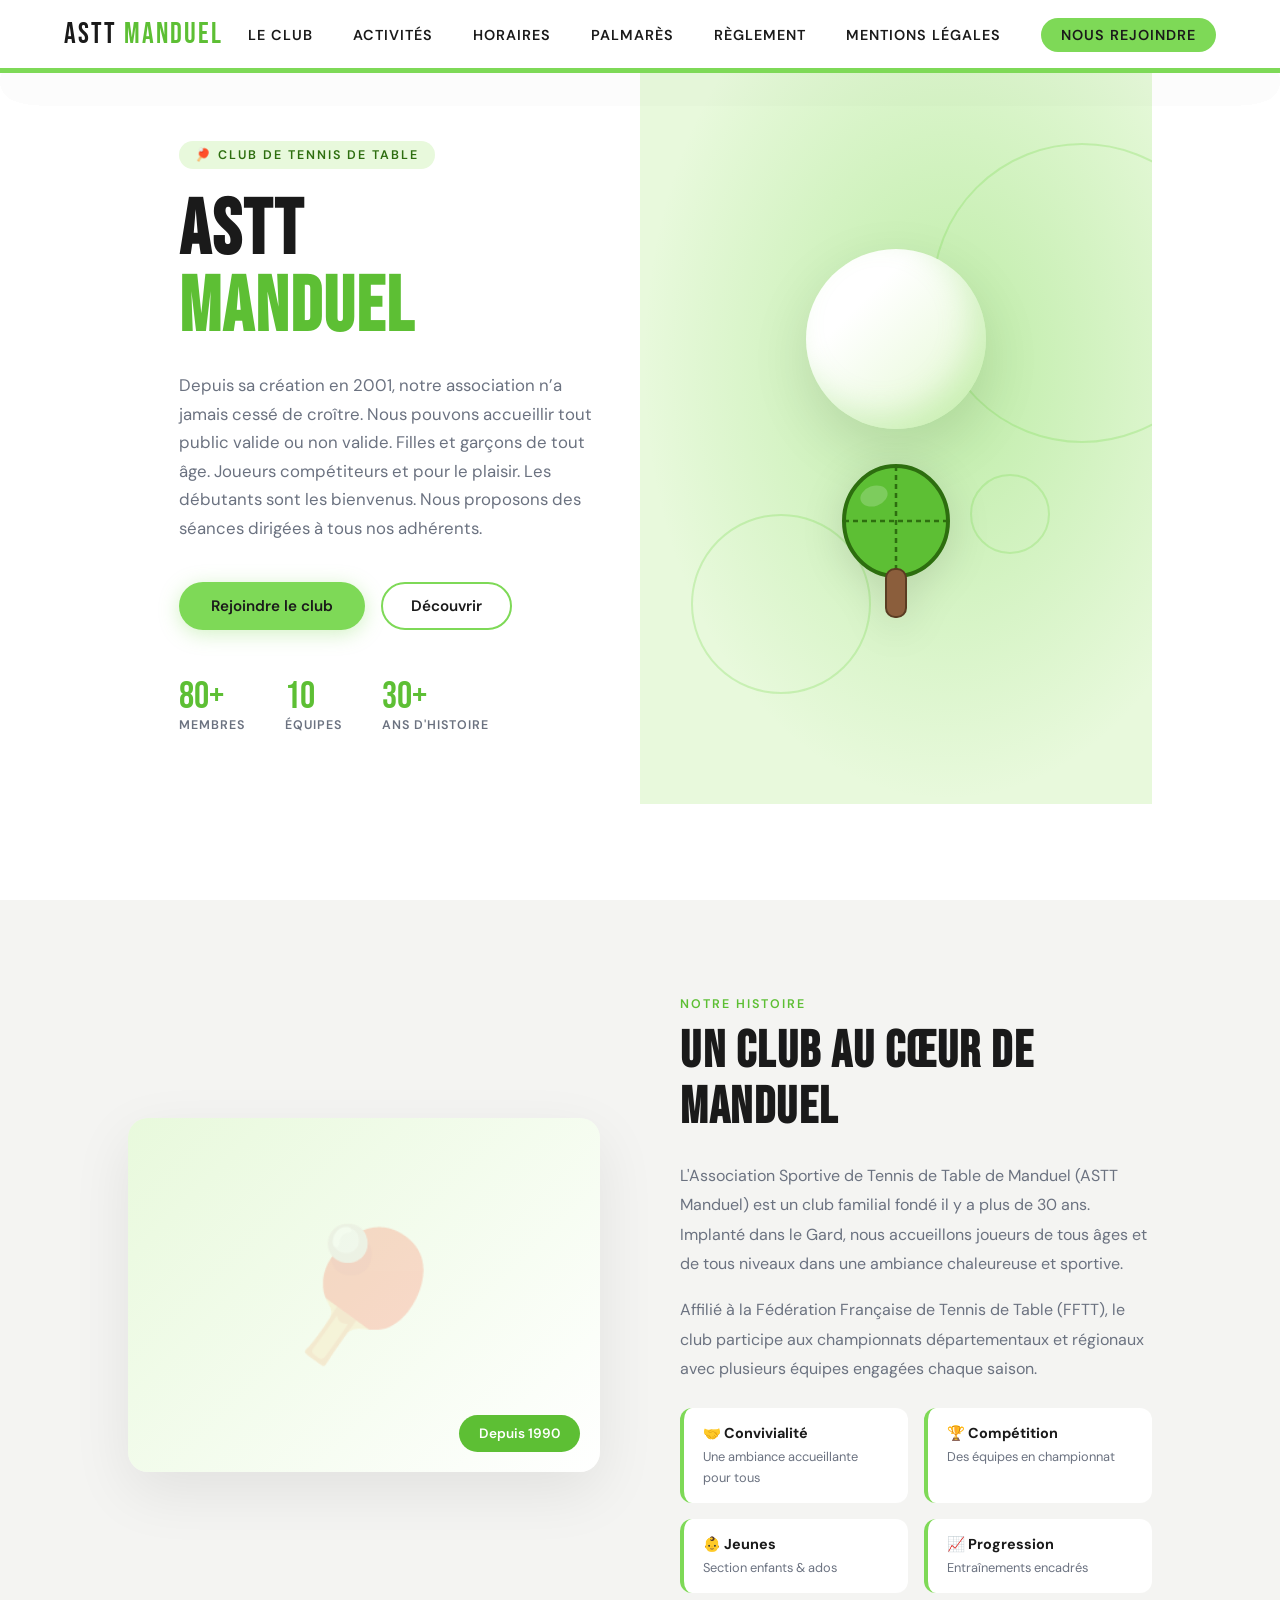
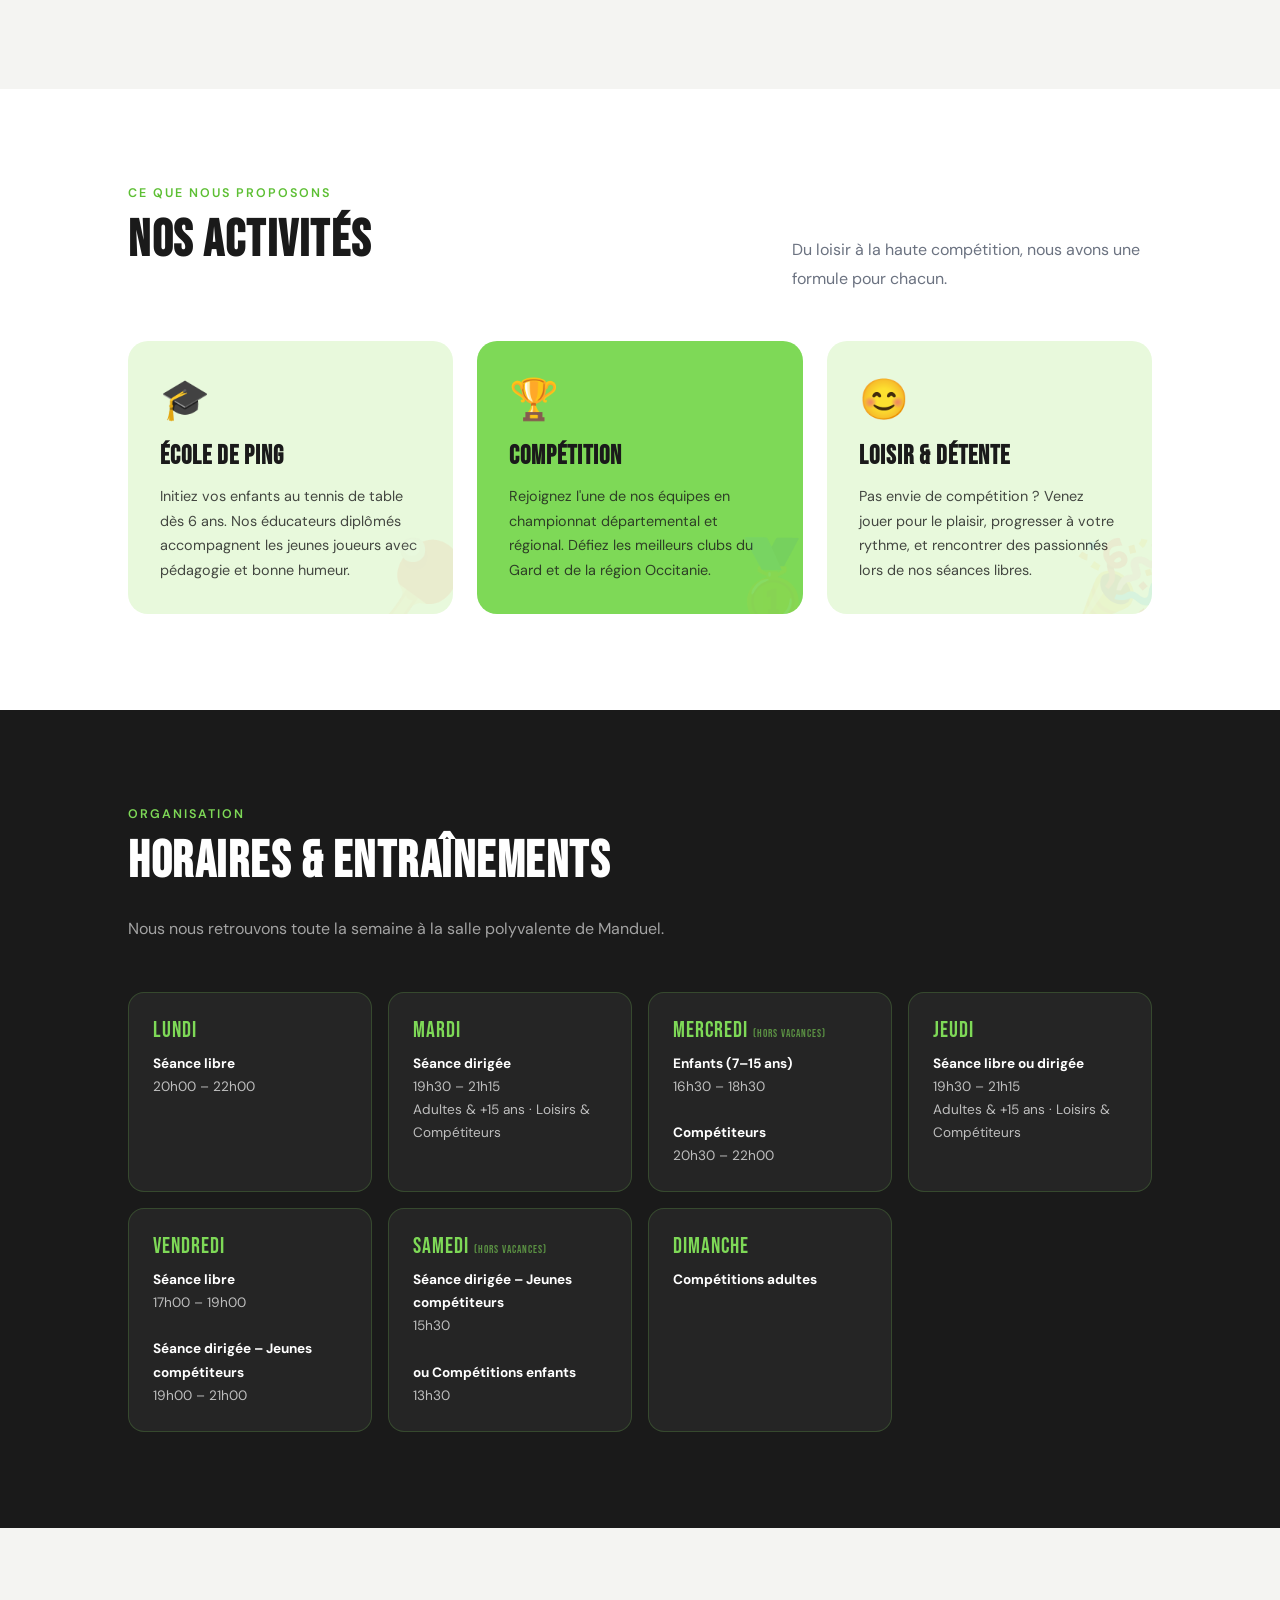
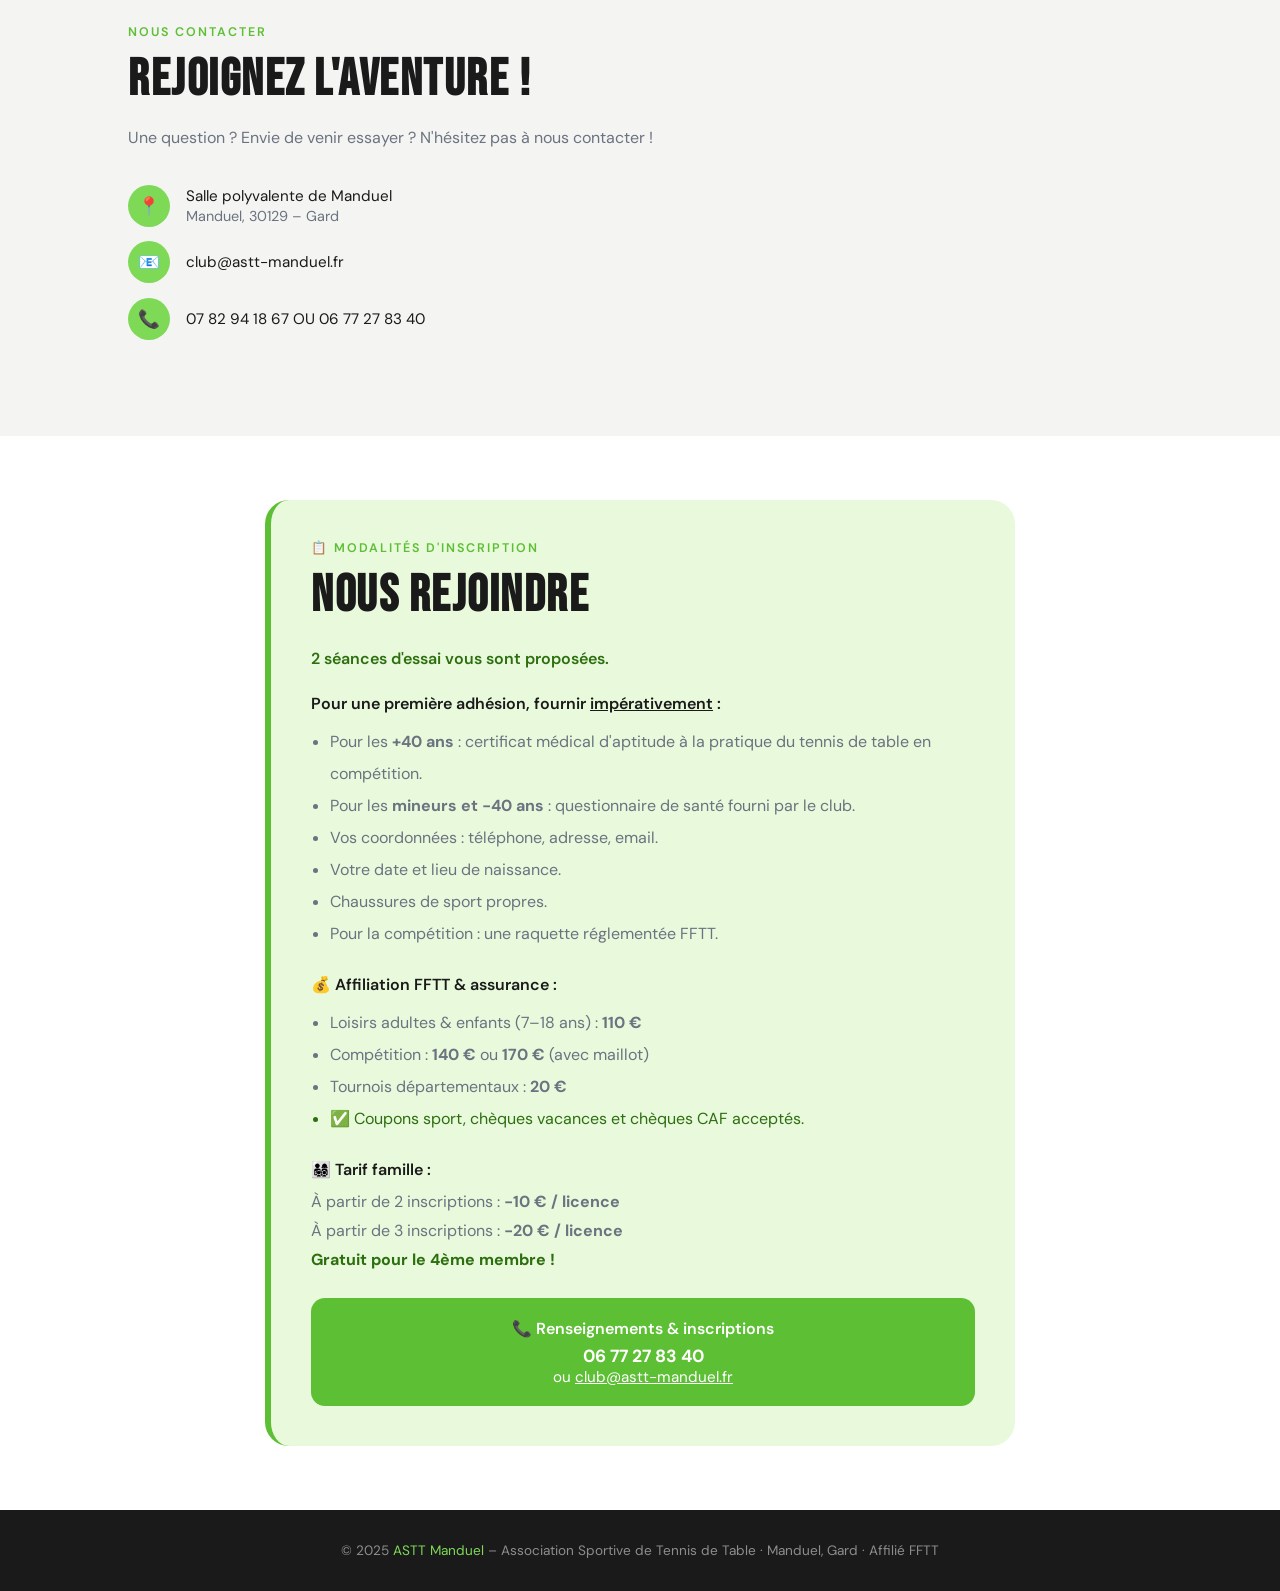
==== index.html @ dacdc813 "ajout reglement + mentions légales" ====
<!DOCTYPE html>
<html lang="fr">
<head>
  <meta charset="UTF-8" />
  <meta name="viewport" content="width=device-width, initial-scale=1.0" />
  <title>ASTT Manduel – Club de Tennis de Table</title>
  <link href="https://fonts.googleapis.com/css2?family=Bebas+Neue&family=DM+Sans:ital,wght@0,300;0,400;0,600;1,300&display=swap" rel="stylesheet" />
  <style>
    :root {
      --white: #ffffff;
      --green-light: #7ed957;
      --green-mid: #5dbf34;
      --green-pale: #e8f9dc;
      --green-dark: #2d6e0f;
      --gray: #f4f4f2;
      --text: #1a1a1a;
      --muted: #6b7280;
    }

    *, *::before, *::after { box-sizing: border-box; margin: 0; padding: 0; }

    html { scroll-behavior: smooth; }

    body {
      font-family: 'DM Sans', sans-serif;
      background: var(--white);
      color: var(--text);
      overflow-x: hidden;
    }

    /* ── NAV ── */
    nav {
      position: fixed;
      top: 0; left: 0; right: 0;
      z-index: 100;
      display: flex;
      align-items: center;
      justify-content: space-between;
      padding: 0 5%;
      height: 70px;
      background: rgba(255,255,255,0.95);
      backdrop-filter: blur(10px);
      border-bottom: 2px solid var(--green-light);
    }

    .logo {
      font-family: 'Bebas Neue', sans-serif;
      font-size: 1.8rem;
      letter-spacing: 2px;
      color: var(--text);
    }
    .logo span { color: var(--green-mid); }

    nav ul {
      display: flex;
      gap: 2.5rem;
      list-style: none;
    }
    nav ul a {
      text-decoration: none;
      font-size: 0.9rem;
      font-weight: 600;
      letter-spacing: 1px;
      text-transform: uppercase;
      color: var(--text);
      position: relative;
      padding-bottom: 3px;
      transition: color .2s;
    }
    nav ul a::after {
      content: '';
      position: absolute;
      left: 0; bottom: 0;
      width: 0; height: 2px;
      background: var(--green-light);
      transition: width .3s ease;
    }
    nav ul a:hover { color: var(--green-mid); }
    nav ul a:hover::after { width: 100%; }

    .nav-cta {
      background: var(--green-light);
      color: var(--text) !important;
      padding: 8px 20px;
      border-radius: 50px;
      font-weight: 600 !important;
      transition: background .2s, transform .15s !important;
    }
    .nav-cta:hover { background: var(--green-mid) !important; transform: translateY(-2px); }
    .nav-cta::after { display: none !important; }

    /* ── HERO ── */
    #hero {
      min-height: 100vh;
      display: grid;
      grid-template-columns: 1fr 1fr;
      padding-top: 70px;
      overflow: hidden;
      position: relative;
    }

    .hero-left {
      display: flex;
      flex-direction: column;
      justify-content: center;
      padding: 6% 8% 6% 10%;
      position: relative;
      z-index: 2;
    }

    .hero-tag {
      display: inline-block;
      background: var(--green-pale);
      color: var(--green-dark);
      font-size: 0.78rem;
      font-weight: 600;
      letter-spacing: 2px;
      text-transform: uppercase;
      padding: 6px 16px;
      border-radius: 50px;
      margin-bottom: 1.5rem;
      width: fit-content;
      animation: fadeUp .6s ease both;
    }

    h1 {
      font-family: 'Bebas Neue', sans-serif;
      font-size: clamp(3.5rem, 6vw, 6rem);
      line-height: 1;
      letter-spacing: 2px;
      animation: fadeUp .7s .1s ease both;
    }
    h1 .accent { color: var(--green-mid); }

    .hero-sub {
      margin-top: 1.5rem;
      font-size: 1.05rem;
      color: var(--muted);
      line-height: 1.7;
      max-width: 420px;
      animation: fadeUp .7s .2s ease both;
    }

    .hero-actions {
      display: flex;
      gap: 1rem;
      margin-top: 2.5rem;
      animation: fadeUp .7s .3s ease both;
    }

    .btn-primary {
      background: var(--green-light);
      color: var(--text);
      padding: 14px 32px;
      border-radius: 50px;
      font-weight: 600;
      font-size: 0.95rem;
      text-decoration: none;
      transition: background .2s, transform .15s, box-shadow .2s;
      box-shadow: 0 4px 20px rgba(126,217,87,.35);
    }
    .btn-primary:hover {
      background: var(--green-mid);
      transform: translateY(-3px);
      box-shadow: 0 8px 28px rgba(126,217,87,.45);
    }

    .btn-outline {
      border: 2px solid var(--green-light);
      color: var(--text);
      padding: 12px 28px;
      border-radius: 50px;
      font-weight: 600;
      font-size: 0.95rem;
      text-decoration: none;
      transition: background .2s, transform .15s;
    }
    .btn-outline:hover { background: var(--green-pale); transform: translateY(-3px); }

    .hero-stats {
      display: flex;
      gap: 2.5rem;
      margin-top: 3rem;
      animation: fadeUp .7s .4s ease both;
    }
    .stat-num {
      font-family: 'Bebas Neue', sans-serif;
      font-size: 2.4rem;
      color: var(--green-mid);
      line-height: 1;
    }
    .stat-label {
      font-size: 0.78rem;
      color: var(--muted);
      text-transform: uppercase;
      letter-spacing: 1px;
      font-weight: 600;
    }

    .hero-right {
      background: var(--green-pale);
      display: flex;
      align-items: center;
      justify-content: center;
      position: relative;
      overflow: hidden;
      animation: fadeIn .8s .2s ease both;
    }

    .hero-right::before {
      content: '';
      position: absolute;
      inset: 0;
      background: radial-gradient(ellipse at 60% 40%, rgba(126,217,87,.4) 0%, transparent 70%);
    }

    .ping-pong-graphic {
      position: relative;
      z-index: 1;
      text-align: center;
    }

    .big-ball {
      width: 180px;
      height: 180px;
      border-radius: 50%;
      background: linear-gradient(135deg, #ffffff 30%, #e0f7cc 100%);
      box-shadow: 0 20px 60px rgba(0,0,0,.1), inset -15px -15px 30px rgba(126,217,87,.25);
      margin: 0 auto 2rem;
      position: relative;
      animation: float 3s ease-in-out infinite;
    }
    .big-ball::after {
      content: '';
      position: absolute;
      top: 35px; left: 30px;
      width: 40px; height: 20px;
      border-radius: 50%;
      background: rgba(255,255,255,.7);
      transform: rotate(-30deg);
    }

    .paddle-svg {
      width: 120px;
      filter: drop-shadow(0 8px 20px rgba(0,0,0,.12));
      animation: swing 4s ease-in-out infinite;
      transform-origin: 60% 90%;
    }

    .deco-circle {
      position: absolute;
      border-radius: 50%;
      border: 2px solid var(--green-light);
      opacity: .3;
    }
    .deco-circle-1 { width: 300px; height: 300px; top: 10%; right: -80px; }
    .deco-circle-2 { width: 180px; height: 180px; bottom: 15%; left: 10%; }
    .deco-circle-3 { width: 80px; height: 80px; top: 55%; right: 20%; }

    /* ── SECTION SHARED ── */
    section { padding: 6rem 10%; }

    .section-tag {
      font-size: 0.78rem;
      font-weight: 600;
      letter-spacing: 2px;
      text-transform: uppercase;
      color: var(--green-mid);
      margin-bottom: .75rem;
    }

    h2 {
      font-family: 'Bebas Neue', sans-serif;
      font-size: clamp(2.2rem, 4vw, 3.5rem);
      letter-spacing: 1.5px;
      line-height: 1.1;
      margin-bottom: 1.5rem;
    }

    .section-intro {
      color: var(--muted);
      font-size: 1rem;
      line-height: 1.8;
      max-width: 550px;
    }

    /* ── ABOUT ── */
    #about {
      background: var(--gray);
      display: grid;
      grid-template-columns: 1fr 1fr;
      gap: 5rem;
      align-items: center;
    }

    .about-img {
      border-radius: 20px;
      overflow: hidden;
      position: relative;
      aspect-ratio: 4/3;
      background: linear-gradient(135deg, var(--green-pale) 0%, var(--white) 100%);
      display: flex; align-items: center; justify-content: center;
      box-shadow: 0 20px 60px rgba(0,0,0,.08);
    }

    .about-icon {
      font-size: 8rem;
      opacity: .2;
    }
    .about-badge {
      position: absolute;
      bottom: 20px; right: 20px;
      background: var(--green-mid);
      color: white;
      padding: 10px 20px;
      border-radius: 50px;
      font-weight: 600;
      font-size: 0.85rem;
    }

    .about-text p {
      color: var(--muted);
      line-height: 1.85;
      margin-bottom: 1rem;
    }

    .values-grid {
      display: grid;
      grid-template-columns: 1fr 1fr;
      gap: 1rem;
      margin-top: 1.5rem;
    }
    .value-item {
      background: var(--white);
      padding: 1rem 1.2rem;
      border-radius: 12px;
      border-left: 4px solid var(--green-light);
    }
    .value-item strong { display: block; font-size: .9rem; margin-bottom: .2rem; }
    .value-item span { font-size: .8rem; color: var(--muted); }

    /* ── ACTIVITÉS ── */
    #activites { background: var(--white); }

    .act-header {
      display: flex;
      justify-content: space-between;
      align-items: flex-end;
      margin-bottom: 3rem;
    }

    .cards-grid {
      display: grid;
      grid-template-columns: repeat(3, 1fr);
      gap: 1.5rem;
    }

    .card {
      border-radius: 20px;
      padding: 2rem;
      transition: transform .25s, box-shadow .25s;
      position: relative;
      overflow: hidden;
    }
    .card:hover { transform: translateY(-6px); box-shadow: 0 20px 40px rgba(0,0,0,.1); }

    .card-1 { background: var(--green-pale); }
    .card-2 { background: var(--green-light); }
    .card-3 { background: var(--green-pale); }

    .card-icon { font-size: 2.5rem; margin-bottom: 1rem; }
    .card h3 {
      font-family: 'Bebas Neue', sans-serif;
      font-size: 1.6rem;
      letter-spacing: 1px;
      margin-bottom: .75rem;
    }
    .card p { font-size: .9rem; color: var(--text); line-height: 1.7; opacity: .8; }

    .card-deco {
      position: absolute;
      bottom: -20px; right: -20px;
      font-size: 5rem;
      opacity: .07;
    }

    /* ── HORAIRES ── */
    #horaires {
      background: var(--text);
      color: white;
    }
    #horaires .section-tag { color: var(--green-light); }
    #horaires h2 { color: white; }
    #horaires .section-intro { color: rgba(255,255,255,.6); }

    .horaires-grid {
      display: grid;
      grid-template-columns: repeat(auto-fit, minmax(200px, 1fr));
      gap: 1rem;
      margin-top: 3rem;
    }

    .horaire-card {
      background: rgba(255,255,255,.05);
      border: 1px solid rgba(126,217,87,.2);
      border-radius: 16px;
      padding: 1.5rem;
      transition: background .2s, border-color .2s;
    }
    .horaire-card:hover {
      background: rgba(126,217,87,.1);
      border-color: var(--green-light);
    }

    .horaire-jour {
      font-family: 'Bebas Neue', sans-serif;
      font-size: 1.4rem;
      letter-spacing: 1px;
      color: var(--green-light);
      margin-bottom: .5rem;
    }
    .horaire-detail { font-size: .85rem; color: rgba(255,255,255,.7); line-height: 1.7; }
    .horaire-detail strong { color: white; }

    /* ── CONTACT ── */
    #contact {
      background: var(--gray);
      display: grid;
      grid-template-columns: 1fr;
      gap: 5rem;
      align-items: center;
    }

    .contact-info h2 { margin-bottom: 1rem; }
    .contact-info p { color: var(--muted); line-height: 1.8; margin-bottom: 2rem; }

    .contact-details { display: flex; flex-direction: column; gap: .9rem; }
    .contact-detail {
      display: flex;
      align-items: center;
      gap: 1rem;
      font-size: .95rem;
    }
    .contact-detail-icon {
      width: 42px; height: 42px;
      border-radius: 50%;
      background: var(--green-light);
      display: flex; align-items: center; justify-content: center;
      font-size: 1.1rem;
      flex-shrink: 0;
    }

    .contact-form {
      background: var(--white);
      border-radius: 24px;
      padding: 2.5rem;
      box-shadow: 0 10px 40px rgba(0,0,0,.07);
    }
    .contact-form h3 {
      font-family: 'Bebas Neue', sans-serif;
      font-size: 1.8rem;
      letter-spacing: 1px;
      margin-bottom: 1.5rem;
    }

    .form-group { margin-bottom: 1.2rem; }
    .form-group label {
      display: block;
      font-size: .8rem;
      font-weight: 600;
      letter-spacing: 1px;
      text-transform: uppercase;
      color: var(--muted);
      margin-bottom: .4rem;
    }
    .form-group input,
    .form-group textarea {
      width: 100%;
      padding: 12px 16px;
      border: 2px solid #e5e7eb;
      border-radius: 10px;
      font-family: 'DM Sans', sans-serif;
      font-size: .95rem;
      color: var(--text);
      background: var(--white);
      transition: border-color .2s;
      outline: none;
      resize: vertical;
    }
    .form-group input:focus,
    .form-group textarea:focus { border-color: var(--green-light); }

    .form-row { display: grid; grid-template-columns: 1fr 1fr; gap: 1rem; }

    .btn-submit {
      width: 100%;
      background: var(--green-light);
      border: none;
      padding: 14px;
      border-radius: 50px;
      font-family: 'DM Sans', sans-serif;
      font-size: 1rem;
      font-weight: 600;
      cursor: pointer;
      transition: background .2s, transform .15s;
      box-shadow: 0 4px 20px rgba(126,217,87,.3);
    }
    .btn-submit:hover { background: var(--green-mid); transform: translateY(-2px); }

    /* ── FOOTER ── */
    footer {
      background: var(--text);
      color: rgba(255,255,255,.5);
      text-align: center;
      padding: 2rem 10%;
      font-size: .85rem;
    }
    footer span { color: var(--green-light); }

    /* ── ANIMATIONS ── */
    @keyframes fadeUp {
      from { opacity: 0; transform: translateY(24px); }
      to   { opacity: 1; transform: translateY(0); }
    }
    @keyframes fadeIn {
      from { opacity: 0; } to { opacity: 1; }
    }
    @keyframes float {
      0%, 100% { transform: translateY(0); }
      50%       { transform: translateY(-18px); }
    }
    @keyframes swing {
      0%, 100% { transform: rotate(-8deg); }
      50%       { transform: rotate(8deg); }
    }

    /* ── RESPONSIVE ── */
    @media (max-width: 900px) {
      #hero { grid-template-columns: 1fr; min-height: auto; }
      .hero-right { min-height: 350px; }
      #about, #contact { grid-template-columns: 1fr; }
      .cards-grid { grid-template-columns: 1fr; }
      nav ul { display: none; }
      .act-header { flex-direction: column; align-items: flex-start; gap: 1rem; }
    }
  </style>
</head>
<script>
    function togglePalmares() {
      const panel = document.getElementById('palmares-panel');
      if (panel.style.maxHeight === '0px' || panel.style.maxHeight === '') {
        panel.style.maxHeight = '80vh';
        panel.style.overflowY = 'auto';
        panel.style.padding = '0 10%';
      } else {
        panel.style.maxHeight = '0';
      }
    }
    function toggleReglement() {
  const panel = document.getElementById('reglement-panel');
  if (panel.style.maxHeight === '0px' || panel.style.maxHeight === '') {
    panel.style.maxHeight = '80vh';
    panel.style.overflowY = 'auto';
  } else {
    panel.style.maxHeight = '0';
  }
}
function toggleMentions() {
  const panel = document.getElementById('mentions-panel');
  if (panel.style.maxHeight === '0px' || panel.style.maxHeight === '') {
    panel.style.maxHeight = '80vh';
    panel.style.overflowY = 'auto';
  } else {
    panel.style.maxHeight = '0';
  }
}
  </script>
<body>

<!-- PANNEAU PALMARES -->
<div id="palmares-panel" style="
  position:fixed; top:70px; left:0; right:0;
  background:white;
  border-bottom: 3px solid var(--green-light);
  box-shadow: 0 10px 40px rgba(0,0,0,.12);
  z-index:99;
  max-height:0; overflow:hidden; overflow-x:hidden;
  transition: max-height .6s ease, padding .4s ease;
  padding: 0 10%;
">
<div style="padding: 3rem 0; display:grid; grid-template-columns:1fr 1fr; gap:4rem;">
    <!-- HISTORIQUE -->
    <div>
      <div class="section-tag">📖 Notre histoire</div>
      <h2 style="font-size:2rem; margin-bottom:1.5rem;">Historique</h2>

      <p style="font-weight:700; color:var(--text); margin-bottom:1rem;">🗓️ Création de l'association</p>
      <p style="color:var(--muted); margin-bottom:1.5rem; line-height:1.8;">
        Fondée le <strong>10 juillet 2001</strong> par <strong>Simone SALETÈS</strong> et <strong>Pierre MARTIN</strong>.
      </p>

      <p style="font-weight:700; color:var(--text); margin-bottom:1rem;">👤 Les Présidents</p>
      <ul style="list-style:none; padding:0; color:var(--muted); line-height:2.2;">
        <li><span style="color:var(--green-mid); font-weight:700; margin-right:.75rem;">2001–2003</span> Pierre MARTIN</li>
        <li><span style="color:var(--green-mid); font-weight:700; margin-right:.75rem;">2003–2008</span> Ludovic GUIOT</li>
        <li><span style="color:var(--green-mid); font-weight:700; margin-right:.75rem;">2008–2010</span> Alain AVESQUE</li>
        <li><span style="color:var(--green-mid); font-weight:700; margin-right:.75rem;">2010–2013</span> Jean-Michel HEISSAT</li>
        <li><span style="color:var(--green-mid); font-weight:700; margin-right:.75rem;">2013–2024</span> Ludovic GUIOT</li>
        <li><span style="color:var(--green-mid); font-weight:700; margin-right:.75rem;">2025–auj.</span> Olivier CARRERAS</li>
      </ul>
    </div>

    <!-- PALMARES -->
    <div>
      <div class="section-tag">🏆 Nos titres</div>
      <h2 style="font-size:2rem; margin-bottom:1.5rem;">Palmarès par équipe</h2>
      <ul style="list-style:none; padding:0; color:var(--muted); line-height:2.1; font-size:.92rem;">
        <li><span style="color:var(--green-mid); font-weight:700; margin-right:.75rem;">2006–07</span> Coupe du Fair-Play</li>
        <li><span style="color:var(--green-mid); font-weight:700; margin-right:.75rem;">2007–08</span> Accession en D1 du Gard</li>
        <li><span style="color:var(--green-mid); font-weight:700; margin-right:.75rem;">2008–09</span> Accession en Régionale 3</li>
        <li><span style="color:var(--green-mid); font-weight:700; margin-right:.75rem;">2009–10</span> Vainqueur Coupe Vétéran</li>
        <li><span style="color:var(--green-mid); font-weight:700; margin-right:.75rem;">2010–11</span> Vainqueur Coupe Vétéran</li>
        <li><span style="color:var(--green-mid); font-weight:700; margin-right:.75rem;">2011–12</span> Vainqueur Coupe CS · Accession Régionale 3</li>
        <li><span style="color:var(--green-mid); font-weight:700; margin-right:.75rem;">2012–13</span> Vainqueur Coupe Vétéran</li>
        <li><span style="color:var(--green-mid); font-weight:700; margin-right:.75rem;">2014–15</span> Vainqueur Coupe CS</li>
        <li><span style="color:var(--green-mid); font-weight:700; margin-right:.75rem;">2015–16</span> Accession en D2 du Gard</li>
        <li><span style="color:var(--green-mid); font-weight:700; margin-right:.75rem;">2016–17</span> Accession Régionale 3 & D1 du Gard</li>
        <li><span style="color:var(--green-mid); font-weight:700; margin-right:.75rem;">2017–18</span> Accession en Régionale 2</li>
        <li><span style="color:var(--green-mid); font-weight:700; margin-right:.75rem;">2018–19</span> Accession en D1 & D2 du Gard</li>
        <li><span style="color:var(--green-mid); font-weight:700; margin-right:.75rem;">2019–20</span> Accession Régionale 4</li>
        <li><span style="color:var(--green-mid); font-weight:700; margin-right:.75rem;">2020–21</span> 🏅 Obtention des Labels FFTT</li>
        <li><span style="color:var(--green-mid); font-weight:700; margin-right:.75rem;">2021–22</span> 🥇 Champion du Gard D1 & D2 · Championnat jeunes</li>
        <li><span style="color:var(--green-mid); font-weight:700; margin-right:.75rem;">2022–23</span> 🥇 Champion du Gard D2 jeunes · Champion sénior D1 · Accession Régionale 4</li>
        <li><span style="color:var(--green-mid); font-weight:700; margin-right:.75rem;">2023–24</span> 🥇 Champion du Gard D1 · Accession en D1</li>
        <li><span style="color:var(--green-mid); font-weight:700; margin-right:.75rem;">2024–25</span> 🥇 Champion du Gard D2 & D3 jeunes · Accession Régionale 2 · Accession 2 équipes en D2 · Vainqueur –13 ans Challenge R.Gatien · Vainqueur Finales classement dép. H12</li>
      </ul>
    </div>

<!-- PANNEAU REGLEMENT -->
<div id="reglement-panel" style="
  position:fixed; top:70px; left:0; right:0;
  background:white;
  border-bottom: 3px solid var(--green-light);
  box-shadow: 0 10px 40px rgba(0,0,0,.12);
  z-index:99;
  max-height:0; overflow:hidden; overflow-x:hidden;
  transition: max-height .6s ease, padding .4s ease;
  padding: 0 10%;
">
  <div style="padding: 3rem 0;">
    <div class="section-tag">📜 Vie du club</div>
    <h2 style="font-size:2rem; margin-bottom:2rem;">Règlement intérieur</h2>

    <div style="display:grid; grid-template-columns:1fr 1fr; gap:3rem; font-size:.92rem; color:var(--muted); line-height:1.85;">

      <!-- COLONNE GAUCHE -->
      <div>
        <h3 style="color:var(--text); font-family:'Bebas Neue',sans-serif; font-size:1.3rem; letter-spacing:1px; margin-bottom:.5rem;">Art. 1 – But du règlement</h3>
        <p style="margin-bottom:1.5rem;">Le règlement précise le fonctionnement de l'ASTT Manduel. Il est remis à chaque adhérent lors de la prise de licence. Toute modification sera notifiée aux adhérents. Il est consultable au bureau du club et sur le site internet.</p>

        <h3 style="color:var(--text); font-family:'Bebas Neue',sans-serif; font-size:1.3rem; letter-spacing:1px; margin-bottom:.5rem;">Art. 2 – Respect du règlement</h3>
        <p style="margin-bottom:1.5rem;">L'inscription au club vaut acceptation des statuts et du règlement. Toute violation pourra faire l'objet de sanctions par le bureau directeur.</p>

        <h3 style="color:var(--text); font-family:'Bebas Neue',sans-serif; font-size:1.3rem; letter-spacing:1px; margin-bottom:.5rem;">Art. 3 – Bureau directeur</h3>
        <p style="margin-bottom:1.5rem;">Élu tous les 4 ans en assemblée générale. Tout adhérent peut poser sa candidature (hors salariés et prestataires).</p>

        <h3 style="color:var(--text); font-family:'Bebas Neue',sans-serif; font-size:1.3rem; letter-spacing:1px; margin-bottom:.5rem;">Art. 4 – Modalités d'inscription</h3>
        <p style="margin-bottom:.5rem;">Toute personne doit posséder une licence FFTT. Fournir :</p>
        <ul style="padding-left:1.2rem; margin-bottom:1.5rem;">
          <li>Adultes : certificat médical valable 3 ans + questionnaire de santé signé chaque saison.</li>
          <li>Mineurs : questionnaire de santé signé par les parents chaque saison.</li>
          <li>Fiche d'inscription complétée.</li>
          <li>Mineurs compétition : fiche d'autorisation d'intervention 1ers secours.</li>
          <li>Paiement de la cotisation complète à l'inscription (possibilité de 4 chèques échelonnés).</li>
        </ul>

        <h3 style="color:var(--text); font-family:'Bebas Neue',sans-serif; font-size:1.3rem; letter-spacing:1px; margin-bottom:.5rem;">Art. 5 – La cotisation</h3>
        <p style="margin-bottom:.5rem;">Forfait comprenant : part fédérale, part ligue, part comité, part d'adhésion au club. Aucun remboursement ne sera effectué.</p>
        <ul style="padding-left:1.2rem; margin-bottom:1.5rem;">
          <li>Licence <strong>compétition</strong> : obligatoire avant la 1ère journée de championnat.</li>
          <li>Licences <strong>loisirs</strong> et <strong>adaptée</strong> : obligatoire après 2 séances d'essai.</li>
          <li>Réajustement en cas de basculement loisir → compétition en cours de saison.</li>
        </ul>

        <h3 style="color:var(--text); font-family:'Bebas Neue',sans-serif; font-size:1.3rem; letter-spacing:1px; margin-bottom:.5rem;">Art. 6 – La salle et le matériel</h3>
        <ul style="padding-left:1.2rem; margin-bottom:1.5rem;">
          <li>Interdit de fumer dans l'enceinte du club.</li>
          <li>Interdit de manger ou boire (boissons sucrées/alcoolisées) dans les aires de jeu.</li>
          <li>Le matériel doit être respecté. Le robot uniquement avec une personne autorisée.</li>
          <li>La salle doit être montée et rangée avant/après chaque entraînement et compétition (samedis 13h15, dimanches 8h).</li>
          <li>Interdit aux moins de 15 ans de déplacer les tables sans adulte.</li>
          <li>Balles ramassées et déchets jetés après chaque séance.</li>
          <li>Gestion des clés : président du club. Interdiction de dupliquer ou prêter sans accord.</li>
        </ul>

        <h3 style="color:var(--text); font-family:'Bebas Neue',sans-serif; font-size:1.3rem; letter-spacing:1px; margin-bottom:.5rem;">Art. 7 – Fréquentation de la salle</h3>
        <p style="margin-bottom:.5rem;">Sont autorisés : adhérents, familles participant à une compétition, joueurs hors club ayant payé la cotisation, personnes extérieures invitées avec accord du bureau.</p>
        <p style="margin-bottom:1.5rem;">La salle est fermée les jours fériés (sauf tournois), pendant les vacances de Noël, et du 14 juillet au 15 août.</p>
      </div>

      <!-- COLONNE DROITE -->
      <div>
        <h3 style="color:var(--text); font-family:'Bebas Neue',sans-serif; font-size:1.3rem; letter-spacing:1px; margin-bottom:.5rem;">Art. 8 – Tenue sportive</h3>
        <p style="margin-bottom:1.5rem;">Tenue sportive obligatoire (short, t-shirt, jogging, chaussures d'intérieur propres). En compétition par équipe : port du maillot du club obligatoire. Douches interdites en semaine.</p>

        <h3 style="color:var(--text); font-family:'Bebas Neue',sans-serif; font-size:1.3rem; letter-spacing:1px; margin-bottom:.5rem;">Art. 9 – Club house et bureaux</h3>
        <p style="margin-bottom:1.5rem;">Le matériel de restauration est à disposition. Les lieux doivent rester propres et rangés. L'ordinateur est réservé aux personnes désignées par le bureau. La consommation d'alcool est uniquement autorisée lors des pots de l'amitié après compétitions ou tournois.</p>

        <h3 style="color:var(--text); font-family:'Bebas Neue',sans-serif; font-size:1.3rem; letter-spacing:1px; margin-bottom:.5rem;">Art. 10 – Internet</h3>
        <p style="margin-bottom:1.5rem;">Site : <strong>www.astt-manduel.fr</strong> · Mail : <strong>club@astt-manduel.fr</strong><br>Les infos sont disponibles sur le panneau de la salle, le site internet et les groupes WhatsApp. L'adhérent s'engage à consulter régulièrement ses messages.</p>

        <h3 style="color:var(--text); font-family:'Bebas Neue',sans-serif; font-size:1.3rem; letter-spacing:1px; margin-bottom:.5rem;">Art. 11 – Assurance, vols et dégradations</h3>
        <p style="margin-bottom:1.5rem;">La licence couvre les joueurs en cas d'accident (assurance FFTT). Des assurances complémentaires restent possibles. L'ASTT Manduel ne peut être tenue responsable des vols ou dégradations d'effets personnels.</p>

        <h3 style="color:var(--text); font-family:'Bebas Neue',sans-serif; font-size:1.3rem; letter-spacing:1px; margin-bottom:.5rem;">Art. 12 – Les compétitions</h3>
        <p style="margin-bottom:.5rem;">Le bureau désigne les capitaines d'équipe. Le joueur doit :</p>
        <ul style="padding-left:1.2rem; margin-bottom:1.5rem;">
          <li>Participer aux compétitions pour lesquelles il s'est inscrit.</li>
          <li>Prévenir le capitaine le plus tôt possible en cas d'absence.</li>
          <li>Respecter les règles et avoir l'esprit sportif.</li>
          <li>Donner une bonne image du club (accueil, respect de l'adversaire, de l'arbitre).</li>
          <li>Chaque parent s'engage à assurer plusieurs déplacements.</li>
        </ul>

        <h3 style="color:var(--text); font-family:'Bebas Neue',sans-serif; font-size:1.3rem; letter-spacing:1px; margin-bottom:.5rem;">Art. 13 – Les séances dirigées</h3>
        <p style="margin-bottom:1.5rem;">Entraîneur rémunéré : carte professionnelle obligatoire. Entraîneur bénévole : diplôme minimum (initiateur de club). Brevet d'état : cotisation gratuite. Pas de séances dirigées pendant les vacances scolaires (stages possibles si intervenant diplômé). Mercredis limités à 40 enfants pour 2 éducateurs.</p>

        <h3 style="color:var(--text); font-family:'Bebas Neue',sans-serif; font-size:1.3rem; letter-spacing:1px; margin-bottom:.5rem;">Art. 14 – Les déplacements</h3>
        <p style="margin-bottom:1.5rem;">Hors département : remboursement péages et essence au-delà de 100 km aller. Dans le département : document cerfa disponible sur demande pour déduction fiscale.</p>

        <h3 style="color:var(--text); font-family:'Bebas Neue',sans-serif; font-size:1.3rem; letter-spacing:1px; margin-bottom:.5rem;">Art. 15 – Sécurité</h3>
        <p style="margin-bottom:1.5rem;">Les représentants légaux des mineurs doivent s'assurer de la présence de l'entraîneur. En dehors des entraînements, les mineurs restent sous la responsabilité de leurs représentants légaux.</p>

        <h3 style="color:var(--text); font-family:'Bebas Neue',sans-serif; font-size:1.3rem; letter-spacing:1px; margin-bottom:.5rem;">Art. 16 – Les sanctions</h3>
        <p style="margin-bottom:.5rem;">Sanctions possibles : avertissement, exclusion temporaire ou définitive. Motifs : comportement antisportif, dégradations, propos injurieux, actions portant préjudice au club.</p>
        <p style="margin-bottom:1.5rem;">Les amendes dues à des manquements au règlement fédéral (cartons jaunes/rouges) sont à la charge des joueurs. Aucun remboursement en cas d'exclusion.</p>

        <p style="font-size:.8rem; color:var(--muted); font-style:italic; border-top:1px solid #e5e7eb; padding-top:1rem;">
          Association régie par la loi du 01.07.1901 – JO n° 586 du 10.07.2001<br>
          Récépissé de Déclaration n° W302003021
        </p>
      </div>

    </div>
  </div>

  <!-- PANNEAU MENTIONS LEGALES -->
<div id="mentions-panel" style="
position:fixed; top:70px; left:0; right:0;
background:white;
border-bottom: 3px solid var(--green-light);
box-shadow: 0 10px 40px rgba(0,0,0,.12);
z-index:99;
max-height:0; overflow:hidden; overflow-x:hidden;
transition: max-height .6s ease, padding .4s ease;
padding: 0 10%;
">
<div style="padding: 3rem 0; max-width: 800px; margin: 0 auto;">
  <div class="section-tag">⚖️ Informations légales</div>
  <h2 style="font-size:2rem; margin-bottom:2rem;">Mentions légales</h2>

  <div style="display:flex; flex-direction:column; gap:1.5rem; font-size:.95rem; color:var(--muted); line-height:1.85;">

    <div style="background:var(--green-pale); border-left:4px solid var(--green-mid); border-radius:0 12px 12px 0; padding:1.2rem 1.5rem;">
      <p style="font-weight:700; color:var(--text); margin-bottom:.4rem;">🏢 Siège social</p>
      <p>Association Sportive de Tennis de Table Manduel <strong>« ASTT MANDUEL »</strong><br>
      2A Rue Beausoleil – 30129 Manduel</p>
    </div>

    <div style="background:var(--green-pale); border-left:4px solid var(--green-mid); border-radius:0 12px 12px 0; padding:1.2rem 1.5rem;">
      <p style="font-weight:700; color:var(--text); margin-bottom:.4rem;">📬 Secrétariat & Correspondance</p>
      <p>
        Tél. : <strong>07 82 94 18 67</strong> ou <strong>06 77 27 83 40</strong><br>
        E-mail : <a href="mailto:club@astt-manduel.fr" style="color:var(--green-mid); font-weight:600;">club@astt-manduel.fr</a>
      </p>
    </div>

    <div style="background:var(--green-pale); border-left:4px solid var(--green-mid); border-radius:0 12px 12px 0; padding:1.2rem 1.5rem;">
      <p style="font-weight:700; color:var(--text); margin-bottom:.4rem;">📍 Adresse de la salle</p>
      <p>1789 Chemin de St Paul – 30129 Manduel</p>
    </div>

    <div style="background:var(--green-pale); border-left:4px solid var(--green-mid); border-radius:0 12px 12px 0; padding:1.2rem 1.5rem;">
      <p style="font-weight:700; color:var(--text); margin-bottom:.4rem;">🔢 Numéro SIRET</p>
      <p><strong>479 523 656 00011</strong></p>
    </div>

    <p style="font-size:.8rem; font-style:italic; border-top:1px solid #e5e7eb; padding-top:1rem;">
      Association régie par la loi du 01.07.1901 – JO n° 586 du 10.07.2001 · Récépissé de Déclaration n° W302003021
    </p>

  </div>
</div>

<div style="text-align:center; padding-bottom:1.5rem;">
  <button onclick="toggleMentions()" style="
    background:none; border:2px solid var(--green-light);
    padding:8px 24px; border-radius:50px;
    font-family:'DM Sans',sans-serif; font-weight:600;
    cursor:pointer; color:var(--text);
    transition: background .2s;
  " onmouseover="this.style.background='var(--green-pale)'" onmouseout="this.style.background='none'">
    ✕ Fermer
  </button>
</div>
</div>

  <div style="text-align:center; padding-bottom:1.5rem;">
    <button onclick="toggleReglement()" style="
      background:none; border:2px solid var(--green-light);
      padding:8px 24px; border-radius:50px;
      font-family:'DM Sans',sans-serif; font-weight:600;
      cursor:pointer; color:var(--text);
      transition: background .2s;
    " onmouseover="this.style.background='var(--green-pale)'" onmouseout="this.style.background='none'">
      ✕ Fermer
    </button>
  </div>
</div>

  </div>

  <!-- Bouton fermer -->
  <div style="text-align:center; padding-bottom:1.5rem;">
    <button onclick="togglePalmares()" style="
      background:none; border:2px solid var(--green-light);
      padding:8px 24px; border-radius:50px;
      font-family:'DM Sans',sans-serif; font-weight:600;
      cursor:pointer; color:var(--text);
      transition: background .2s;
    " onmouseover="this.style.background='var(--green-pale)'" onmouseout="this.style.background='none'">
      ✕ Fermer
    </button>
  </div>
</div>

<!-- NAV -->
<nav>
  <div class="logo">ASTT <span>Manduel</span></div>
  <ul>
    <li><a href="#about">Le club</a></li>
    <li><a href="#activites">Activités</a></li>
    <li><a href="#horaires">Horaires</a></li>
    <li><a href="#" onclick="togglePalmares(); return false;">Palmarès</a></li>
    <li><a href="#" onclick="toggleReglement(); return false;">Règlement</a></li>
    <li><a href="#" onclick="toggleMentions(); return false;">Mentions légales</a></li>
    <li><a href="#contact" class="nav-cta">Nous rejoindre</a></li>
  </ul>
</nav>

<!-- HERO -->
<section id="hero">
  <div class="hero-left">
    <div class="hero-tag">🏓 Club de Tennis de Table</div>
    <h1>ASTT<br><span class="accent">Manduel</span></h1>
    <p class="hero-sub">
        Depuis sa création en 2001, notre association n’a jamais cessé de croître. Nous pouvons accueillir tout public valide ou non valide. Filles et garçons de tout âge. Joueurs compétiteurs et pour le plaisir. Les débutants sont les bienvenus. 
        Nous proposons des séances dirigées à tous nos adhérents.
    </p>
    <div class="hero-actions">
      <a href="#contact" class="btn-primary">Rejoindre le club</a>
      <a href="#activites" class="btn-outline">Découvrir</a>
    </div>
    <div class="hero-stats">
      <div>
        <div class="stat-num">80+</div>
        <div class="stat-label">Membres</div>
      </div>
      <div>
        <div class="stat-num">10</div>
        <div class="stat-label">Équipes</div>
      </div>
      <div>
        <div class="stat-num">30+</div>
        <div class="stat-label">Ans d'histoire</div>
      </div>
    </div>
  </div>
  <div class="hero-right">
    <div class="deco-circle deco-circle-1"></div>
    <div class="deco-circle deco-circle-2"></div>
    <div class="deco-circle deco-circle-3"></div>
    <div class="ping-pong-graphic">
      <div class="big-ball"></div>
      <svg class="paddle-svg" viewBox="0 0 120 160" fill="none" xmlns="http://www.w3.org/2000/svg">
        <ellipse cx="60" cy="60" rx="52" ry="55" fill="#5dbf34"/>
        <ellipse cx="60" cy="60" rx="52" ry="55" fill="none" stroke="#2d6e0f" stroke-width="4"/>
        <line x1="60" y1="5" x2="60" y2="115" stroke="#2d6e0f" stroke-width="2.5" stroke-dasharray="5 4"/>
        <line x1="8" y1="60" x2="112" y2="60" stroke="#2d6e0f" stroke-width="2.5" stroke-dasharray="5 4"/>
        <rect x="50" y="108" width="20" height="48" rx="9" fill="#8B5E3C"/>
        <rect x="50" y="108" width="20" height="48" rx="9" fill="none" stroke="#5a3d22" stroke-width="2"/>
        <ellipse cx="38" cy="35" rx="14" ry="10" fill="rgba(255,255,255,0.2)" transform="rotate(-20 38 35)"/>
      </svg>
    </div>
  </div>
</section>

<!-- ABOUT -->
<section id="about">
  <div class="about-img">
    <div class="about-icon">🏓</div>
    <div class="about-badge">Depuis 1990</div>
  </div>
  <div class="about-text">
    <div class="section-tag">Notre histoire</div>
    <h2>Un club au cœur de Manduel</h2>
    <p>L'Association Sportive de Tennis de Table de Manduel (ASTT Manduel) est un club familial fondé il y a plus de 30 ans. Implanté dans le Gard, nous accueillons joueurs de tous âges et de tous niveaux dans une ambiance chaleureuse et sportive.</p>
    <p>Affilié à la Fédération Française de Tennis de Table (FFTT), le club participe aux championnats départementaux et régionaux avec plusieurs équipes engagées chaque saison.</p>
    <div class="values-grid">
      <div class="value-item">
        <strong>🤝 Convivialité</strong>
        <span>Une ambiance accueillante pour tous</span>
      </div>
      <div class="value-item">
        <strong>🏆 Compétition</strong>
        <span>Des équipes en championnat</span>
      </div>
      <div class="value-item">
        <strong>👶 Jeunes</strong>
        <span>Section enfants & ados</span>
      </div>
      <div class="value-item">
        <strong>📈 Progression</strong>
        <span>Entraînements encadrés</span>
      </div>
    </div>
  </div>
</section>

<!-- ACTIVITÉS -->
<section id="activites">
  <div class="act-header">
    <div>
      <div class="section-tag">Ce que nous proposons</div>
      <h2>Nos activités</h2>
    </div>
    <p class="section-intro" style="max-width:360px;">Du loisir à la haute compétition, nous avons une formule pour chacun.</p>
  </div>
  <div class="cards-grid">
    <div class="card card-1">
      <div class="card-icon">🎓</div>
      <h3>École de Ping</h3>
      <p>Initiez vos enfants au tennis de table dès 6 ans. Nos éducateurs diplômés accompagnent les jeunes joueurs avec pédagogie et bonne humeur.</p>
      <div class="card-deco">🏓</div>
    </div>
    <div class="card card-2">
      <div class="card-icon">🏆</div>
      <h3>Compétition</h3>
      <p>Rejoignez l'une de nos équipes en championnat départemental et régional. Défiez les meilleurs clubs du Gard et de la région Occitanie.</p>
      <div class="card-deco">🥇</div>
    </div>
    <div class="card card-3">
      <div class="card-icon">😊</div>
      <h3>Loisir & Détente</h3>
      <p>Pas envie de compétition ? Venez jouer pour le plaisir, progresser à votre rythme, et rencontrer des passionnés lors de nos séances libres.</p>
      <div class="card-deco">🎉</div>
    </div>
  </div>
</section>

<!-- HORAIRES -->
<section id="horaires">
    <div class="section-tag">Organisation</div>
    <h2>Horaires & Entraînements</h2>
    <p class="section-intro">Nous nous retrouvons toute la semaine à la salle polyvalente de Manduel.</p>
    <div class="horaires-grid">
      <div class="horaire-card">
        <div class="horaire-jour">Lundi</div>
        <div class="horaire-detail">
          <strong>Séance libre</strong><br>
          20h00 – 22h00
        </div>
      </div>
      <div class="horaire-card">
        <div class="horaire-jour">Mardi</div>
        <div class="horaire-detail">
          <strong>Séance dirigée</strong><br>
          19h30 – 21h15<br>
          Adultes & +15 ans · Loisirs & Compétiteurs
        </div>
      </div>
      <div class="horaire-card">
        <div class="horaire-jour">Mercredi <span style="font-size:.7rem;opacity:.6">(hors vacances)</span></div>
        <div class="horaire-detail">
          <strong>Enfants (7–15 ans)</strong><br>
          16h30 – 18h30<br><br>
          <strong>Compétiteurs</strong><br>
          20h30 – 22h00
        </div>
      </div>
      <div class="horaire-card">
        <div class="horaire-jour">Jeudi</div>
        <div class="horaire-detail">
          <strong>Séance libre ou dirigée</strong><br>
          19h30 – 21h15<br>
          Adultes & +15 ans · Loisirs & Compétiteurs
        </div>
      </div>
      <div class="horaire-card">
        <div class="horaire-jour">Vendredi</div>
        <div class="horaire-detail">
          <strong>Séance libre</strong><br>
          17h00 – 19h00<br><br>
          <strong>Séance dirigée – Jeunes compétiteurs</strong><br>
          19h00 – 21h00
        </div>
      </div>
      <div class="horaire-card">
        <div class="horaire-jour">Samedi <span style="font-size:.7rem;opacity:.6">(hors vacances)</span></div>
        <div class="horaire-detail">
          <strong>Séance dirigée – Jeunes compétiteurs</strong><br>
          15h30<br><br>
          <strong>ou Compétitions enfants</strong><br>
          13h30
        </div>
      </div>
      <div class="horaire-card">
        <div class="horaire-jour">Dimanche</div>
        <div class="horaire-detail">
          <strong>Compétitions adultes</strong>
        </div>
      </div>
    </div>
  </section>

<!-- CONTACT -->
<section id="contact">
  <div class="contact-info">
    <div class="section-tag">Nous contacter</div>
    <h2>Rejoignez l'aventure !</h2>
    <p>Une question ? Envie de venir essayer ? N'hésitez pas à nous contacter !</p>
    <div class="contact-details">
      <div class="contact-detail">
        <div class="contact-detail-icon">📍</div>
        <div>Salle polyvalente de Manduel<br><span style="color:var(--muted);font-size:.9rem">Manduel, 30129 – Gard</span></div>
      </div>
      <div class="contact-detail">
        <div class="contact-detail-icon">📧</div>
        <div>club@astt-manduel.fr</div>
      </div>
      <div class="contact-detail">
        <div class="contact-detail-icon">📞</div>
        <div>07 82 94 18 67 OU 06 77 27 83 40</div>
      </div>
    </div>
  </div>
</section>

<!-- INSCRIPTION -->
<section id="inscription" style="background:var(--white); padding: 4rem 10%;">
    <div style="max-width:750px; margin:0 auto; background:var(--green-pale); border-radius:24px; padding:2.5rem; border-left: 6px solid var(--green-mid);">
      <div class="section-tag">📋 Modalités d'inscription</div>
      <h2 style="margin-bottom:1.5rem;">Nous rejoindre</h2>
  
      <p style="color:var(--green-dark); font-weight:600; margin-bottom:1.5rem;">
        2 séances d'essai vous sont proposées.
      </p>
  
      <p style="font-weight:600; margin-bottom:.75rem;">Pour une première adhésion, fournir <u>impérativement</u> :</p>
      <ul style="color:var(--muted); line-height:2; padding-left:1.2rem; margin-bottom:1.5rem;">
        <li>Pour les <strong>+40 ans</strong> : certificat médical d'aptitude à la pratique du tennis de table en compétition.</li>
        <li>Pour les <strong>mineurs et -40 ans</strong> : questionnaire de santé fourni par le club.</li>
        <li>Vos coordonnées : téléphone, adresse, email.</li>
        <li>Votre date et lieu de naissance.</li>
        <li>Chaussures de sport propres.</li>
        <li>Pour la compétition : une raquette réglementée FFTT.</li>
      </ul>
  
      <p style="font-weight:600; margin-bottom:.75rem;">💰 Affiliation FFTT & assurance :</p>
      <ul style="color:var(--muted); line-height:2; padding-left:1.2rem; margin-bottom:1.5rem;">
        <li>Loisirs adultes & enfants (7–18 ans) : <strong>110 €</strong></li>
        <li>Compétition : <strong>140 €</strong> ou <strong>170 €</strong> (avec maillot)</li>
        <li>Tournois départementaux : <strong>20 €</strong></li>
        <li style="color:var(--green-dark);">✅ Coupons sport, chèques vacances et chèques CAF acceptés.</li>
      </ul>
  
      <p style="font-weight:600; margin-bottom:.5rem;">👨‍👩‍👧‍👦 Tarif famille :</p>
      <p style="color:var(--muted); line-height:1.8; margin-bottom:1.5rem;">
        À partir de 2 inscriptions : <strong>−10 € / licence</strong><br>
        À partir de 3 inscriptions : <strong>−20 € / licence</strong><br>
        <strong style="color:var(--green-dark);">Gratuit pour le 4ème membre !</strong>
      </p>
  
      <div style="background:var(--green-mid); border-radius:14px; padding:1.2rem 1.5rem; color:white; text-align:center;">
        <p style="font-weight:600; font-size:1rem; margin-bottom:.4rem;">📞 Renseignements & inscriptions</p>
        <p style="font-size:1.1rem; font-weight:700;">06 77 27 83 40</p>
        <p style="font-size:.95rem;">ou <a href="mailto:club@astt-manduel.fr" style="color:white; text-decoration:underline;">club@astt-manduel.fr</a></p>
      </div>
    </div>
  </section>

<!-- FOOTER -->
<footer>
  <p>© 2025 <span>ASTT Manduel</span> – Association Sportive de Tennis de Table · Manduel, Gard · Affilié FFTT</p>
</footer>

</body>
</html>
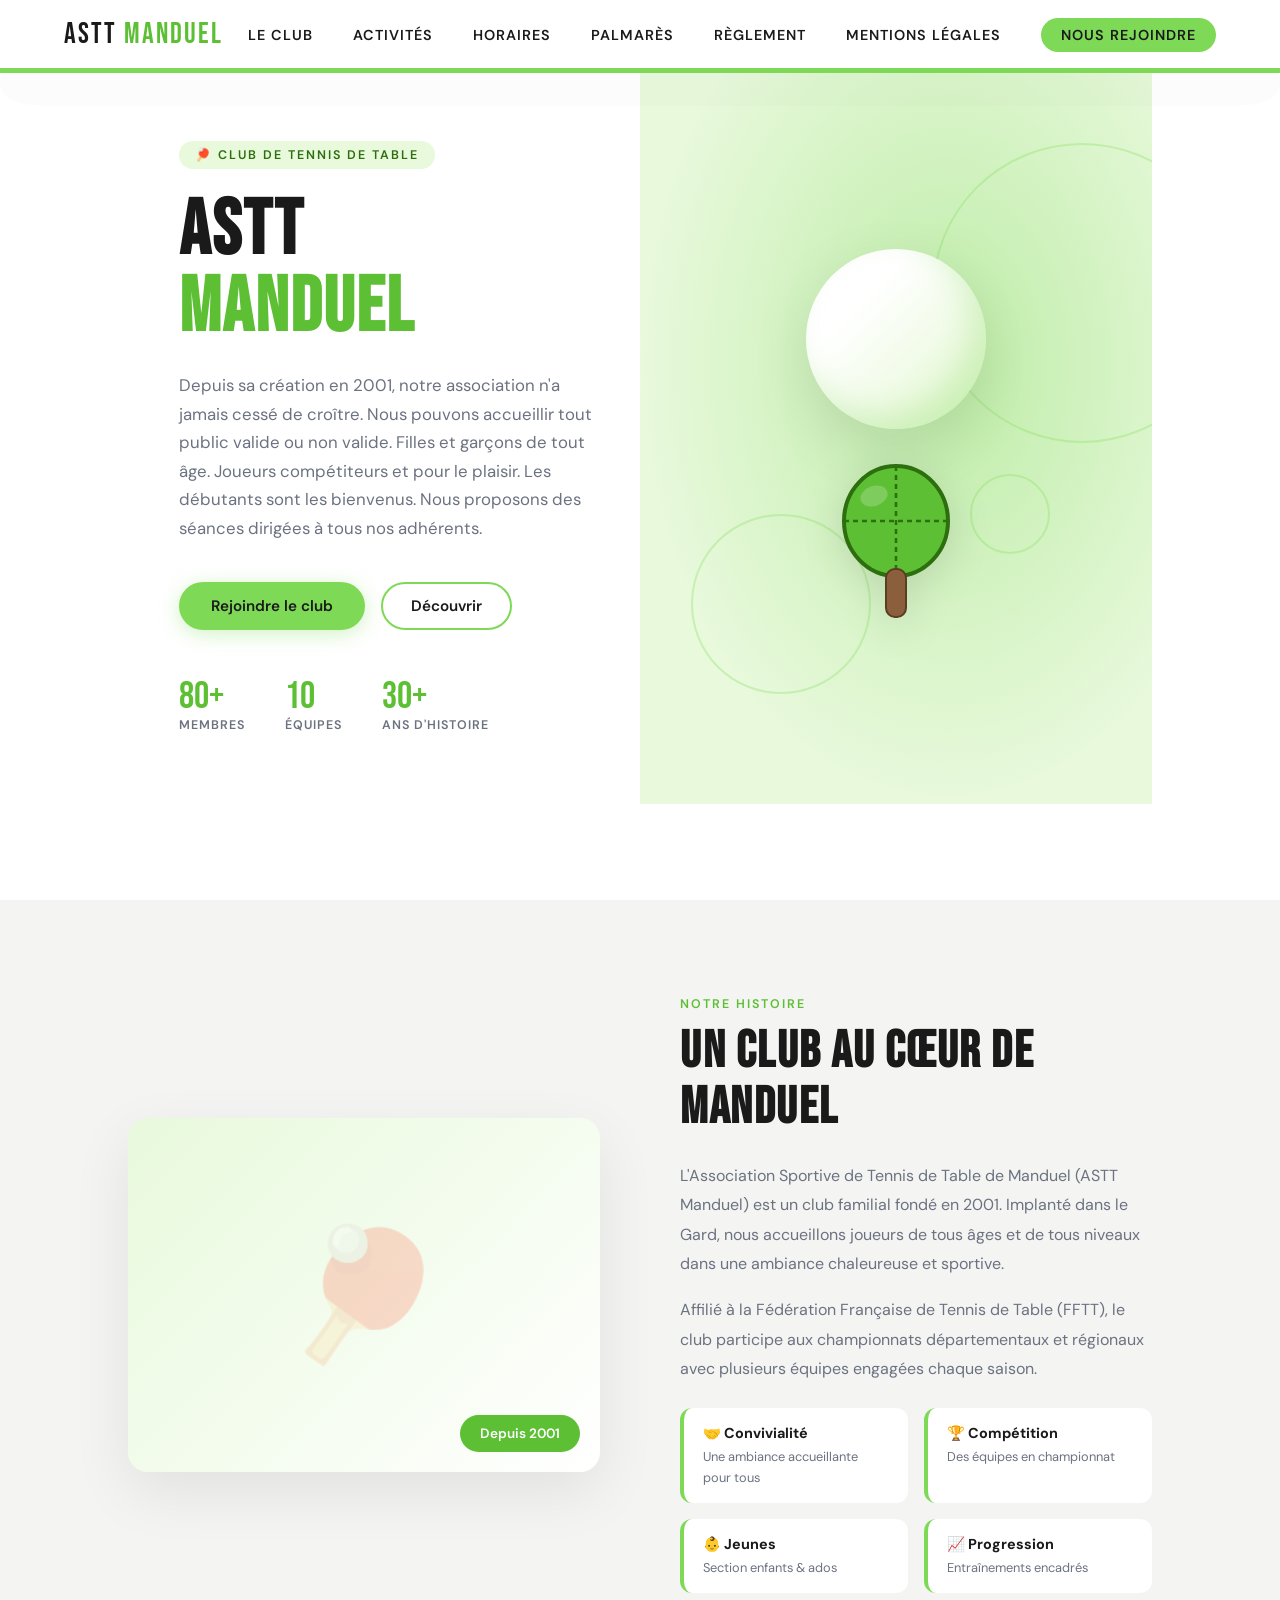
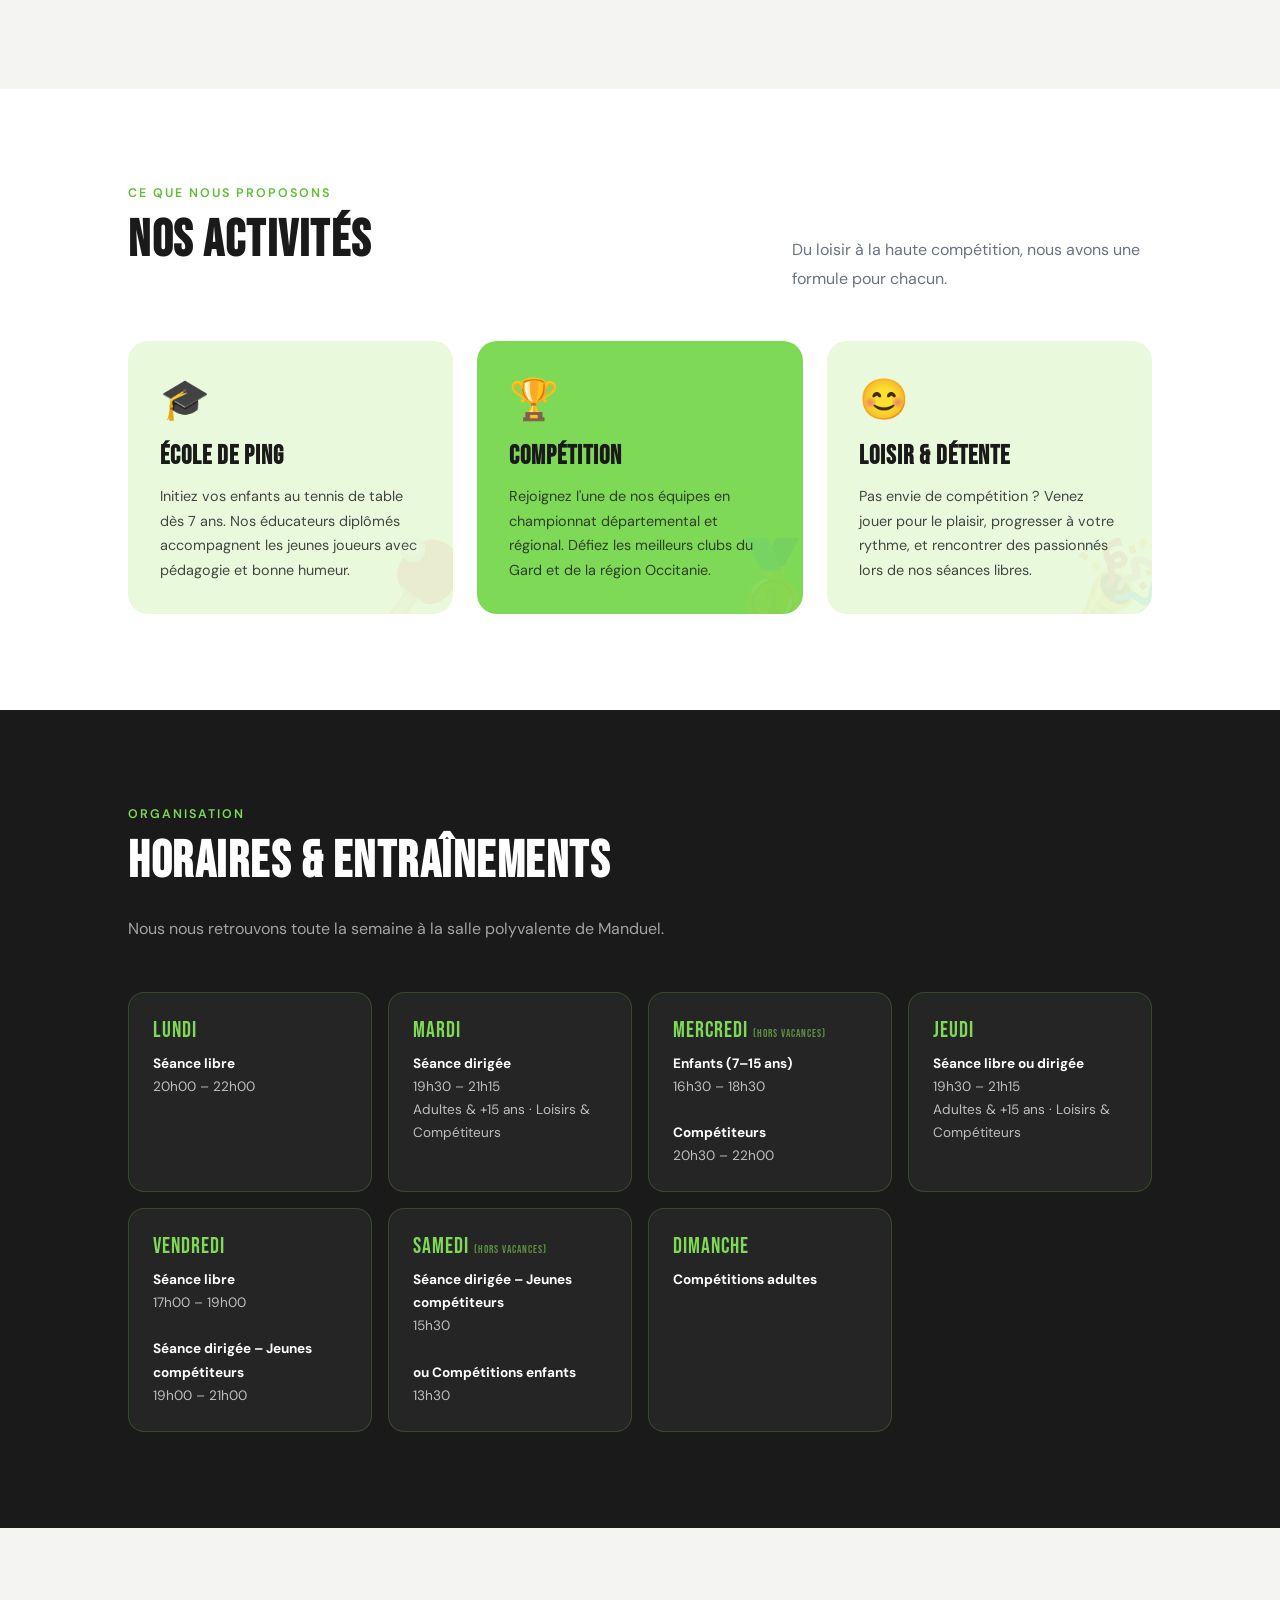
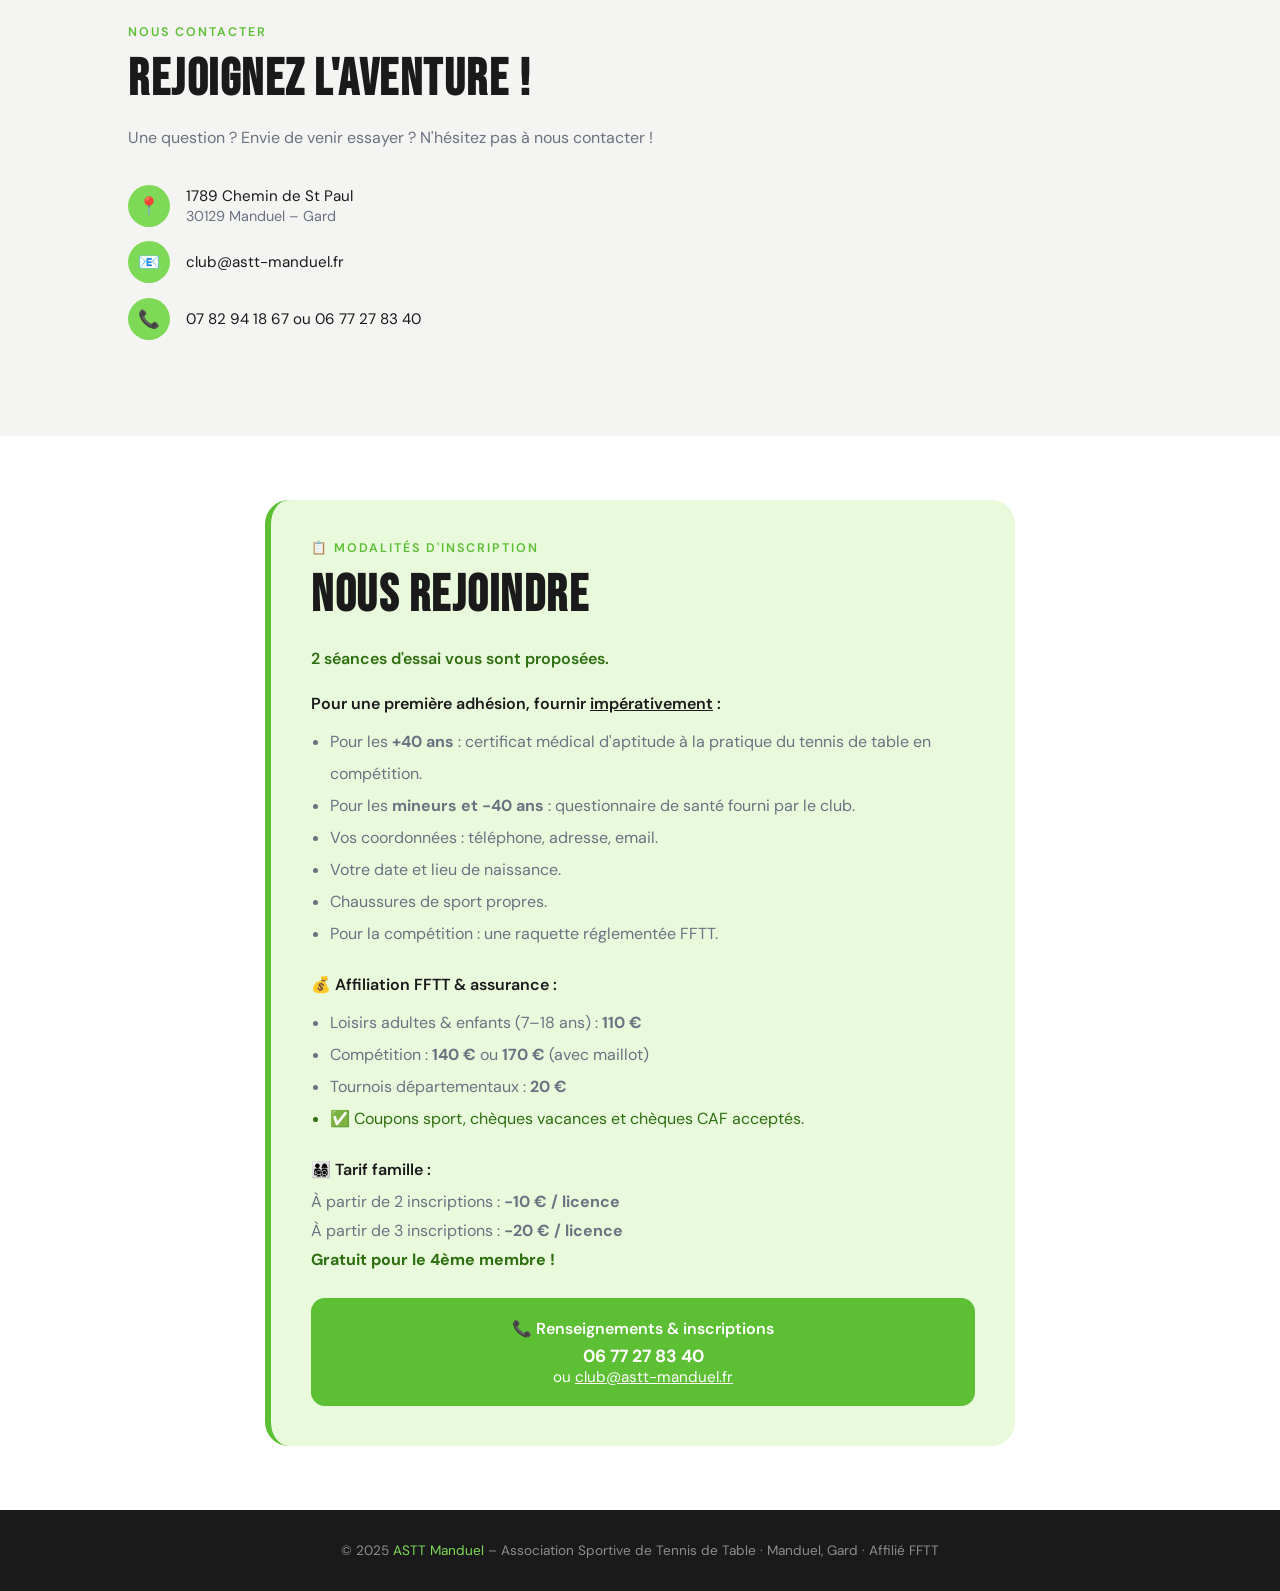
==== commit 8d4ee619: "séparation du html et du css" ====
--- a/index.html
+++ b/index.html
@@ -5,600 +5,26 @@
   <meta name="viewport" content="width=device-width, initial-scale=1.0" />
   <title>ASTT Manduel – Club de Tennis de Table</title>
   <link href="https://fonts.googleapis.com/css2?family=Bebas+Neue&family=DM+Sans:ital,wght@0,300;0,400;0,600;1,300&display=swap" rel="stylesheet" />
-  <style>
-    :root {
-      --white: #ffffff;
-      --green-light: #7ed957;
-      --green-mid: #5dbf34;
-      --green-pale: #e8f9dc;
-      --green-dark: #2d6e0f;
-      --gray: #f4f4f2;
-      --text: #1a1a1a;
-      --muted: #6b7280;
-    }
-
-    *, *::before, *::after { box-sizing: border-box; margin: 0; padding: 0; }
-
-    html { scroll-behavior: smooth; }
-
-    body {
-      font-family: 'DM Sans', sans-serif;
-      background: var(--white);
-      color: var(--text);
-      overflow-x: hidden;
-    }
-
-    /* ── NAV ── */
-    nav {
-      position: fixed;
-      top: 0; left: 0; right: 0;
-      z-index: 100;
-      display: flex;
-      align-items: center;
-      justify-content: space-between;
-      padding: 0 5%;
-      height: 70px;
-      background: rgba(255,255,255,0.95);
-      backdrop-filter: blur(10px);
-      border-bottom: 2px solid var(--green-light);
-    }
-
-    .logo {
-      font-family: 'Bebas Neue', sans-serif;
-      font-size: 1.8rem;
-      letter-spacing: 2px;
-      color: var(--text);
-    }
-    .logo span { color: var(--green-mid); }
-
-    nav ul {
-      display: flex;
-      gap: 2.5rem;
-      list-style: none;
-    }
-    nav ul a {
-      text-decoration: none;
-      font-size: 0.9rem;
-      font-weight: 600;
-      letter-spacing: 1px;
-      text-transform: uppercase;
-      color: var(--text);
-      position: relative;
-      padding-bottom: 3px;
-      transition: color .2s;
-    }
-    nav ul a::after {
-      content: '';
-      position: absolute;
-      left: 0; bottom: 0;
-      width: 0; height: 2px;
-      background: var(--green-light);
-      transition: width .3s ease;
-    }
-    nav ul a:hover { color: var(--green-mid); }
-    nav ul a:hover::after { width: 100%; }
-
-    .nav-cta {
-      background: var(--green-light);
-      color: var(--text) !important;
-      padding: 8px 20px;
-      border-radius: 50px;
-      font-weight: 600 !important;
-      transition: background .2s, transform .15s !important;
-    }
-    .nav-cta:hover { background: var(--green-mid) !important; transform: translateY(-2px); }
-    .nav-cta::after { display: none !important; }
-
-    /* ── HERO ── */
-    #hero {
-      min-height: 100vh;
-      display: grid;
-      grid-template-columns: 1fr 1fr;
-      padding-top: 70px;
-      overflow: hidden;
-      position: relative;
-    }
-
-    .hero-left {
-      display: flex;
-      flex-direction: column;
-      justify-content: center;
-      padding: 6% 8% 6% 10%;
-      position: relative;
-      z-index: 2;
-    }
-
-    .hero-tag {
-      display: inline-block;
-      background: var(--green-pale);
-      color: var(--green-dark);
-      font-size: 0.78rem;
-      font-weight: 600;
-      letter-spacing: 2px;
-      text-transform: uppercase;
-      padding: 6px 16px;
-      border-radius: 50px;
-      margin-bottom: 1.5rem;
-      width: fit-content;
-      animation: fadeUp .6s ease both;
-    }
-
-    h1 {
-      font-family: 'Bebas Neue', sans-serif;
-      font-size: clamp(3.5rem, 6vw, 6rem);
-      line-height: 1;
-      letter-spacing: 2px;
-      animation: fadeUp .7s .1s ease both;
-    }
-    h1 .accent { color: var(--green-mid); }
-
-    .hero-sub {
-      margin-top: 1.5rem;
-      font-size: 1.05rem;
-      color: var(--muted);
-      line-height: 1.7;
-      max-width: 420px;
-      animation: fadeUp .7s .2s ease both;
-    }
-
-    .hero-actions {
-      display: flex;
-      gap: 1rem;
-      margin-top: 2.5rem;
-      animation: fadeUp .7s .3s ease both;
-    }
-
-    .btn-primary {
-      background: var(--green-light);
-      color: var(--text);
-      padding: 14px 32px;
-      border-radius: 50px;
-      font-weight: 600;
-      font-size: 0.95rem;
-      text-decoration: none;
-      transition: background .2s, transform .15s, box-shadow .2s;
-      box-shadow: 0 4px 20px rgba(126,217,87,.35);
-    }
-    .btn-primary:hover {
-      background: var(--green-mid);
-      transform: translateY(-3px);
-      box-shadow: 0 8px 28px rgba(126,217,87,.45);
-    }
-
-    .btn-outline {
-      border: 2px solid var(--green-light);
-      color: var(--text);
-      padding: 12px 28px;
-      border-radius: 50px;
-      font-weight: 600;
-      font-size: 0.95rem;
-      text-decoration: none;
-      transition: background .2s, transform .15s;
-    }
-    .btn-outline:hover { background: var(--green-pale); transform: translateY(-3px); }
-
-    .hero-stats {
-      display: flex;
-      gap: 2.5rem;
-      margin-top: 3rem;
-      animation: fadeUp .7s .4s ease both;
-    }
-    .stat-num {
-      font-family: 'Bebas Neue', sans-serif;
-      font-size: 2.4rem;
-      color: var(--green-mid);
-      line-height: 1;
-    }
-    .stat-label {
-      font-size: 0.78rem;
-      color: var(--muted);
-      text-transform: uppercase;
-      letter-spacing: 1px;
-      font-weight: 600;
-    }
-
-    .hero-right {
-      background: var(--green-pale);
-      display: flex;
-      align-items: center;
-      justify-content: center;
-      position: relative;
-      overflow: hidden;
-      animation: fadeIn .8s .2s ease both;
-    }
-
-    .hero-right::before {
-      content: '';
-      position: absolute;
-      inset: 0;
-      background: radial-gradient(ellipse at 60% 40%, rgba(126,217,87,.4) 0%, transparent 70%);
-    }
-
-    .ping-pong-graphic {
-      position: relative;
-      z-index: 1;
-      text-align: center;
-    }
-
-    .big-ball {
-      width: 180px;
-      height: 180px;
-      border-radius: 50%;
-      background: linear-gradient(135deg, #ffffff 30%, #e0f7cc 100%);
-      box-shadow: 0 20px 60px rgba(0,0,0,.1), inset -15px -15px 30px rgba(126,217,87,.25);
-      margin: 0 auto 2rem;
-      position: relative;
-      animation: float 3s ease-in-out infinite;
-    }
-    .big-ball::after {
-      content: '';
-      position: absolute;
-      top: 35px; left: 30px;
-      width: 40px; height: 20px;
-      border-radius: 50%;
-      background: rgba(255,255,255,.7);
-      transform: rotate(-30deg);
-    }
-
-    .paddle-svg {
-      width: 120px;
-      filter: drop-shadow(0 8px 20px rgba(0,0,0,.12));
-      animation: swing 4s ease-in-out infinite;
-      transform-origin: 60% 90%;
-    }
-
-    .deco-circle {
-      position: absolute;
-      border-radius: 50%;
-      border: 2px solid var(--green-light);
-      opacity: .3;
-    }
-    .deco-circle-1 { width: 300px; height: 300px; top: 10%; right: -80px; }
-    .deco-circle-2 { width: 180px; height: 180px; bottom: 15%; left: 10%; }
-    .deco-circle-3 { width: 80px; height: 80px; top: 55%; right: 20%; }
-
-    /* ── SECTION SHARED ── */
-    section { padding: 6rem 10%; }
-
-    .section-tag {
-      font-size: 0.78rem;
-      font-weight: 600;
-      letter-spacing: 2px;
-      text-transform: uppercase;
-      color: var(--green-mid);
-      margin-bottom: .75rem;
-    }
-
-    h2 {
-      font-family: 'Bebas Neue', sans-serif;
-      font-size: clamp(2.2rem, 4vw, 3.5rem);
-      letter-spacing: 1.5px;
-      line-height: 1.1;
-      margin-bottom: 1.5rem;
-    }
-
-    .section-intro {
-      color: var(--muted);
-      font-size: 1rem;
-      line-height: 1.8;
-      max-width: 550px;
-    }
-
-    /* ── ABOUT ── */
-    #about {
-      background: var(--gray);
-      display: grid;
-      grid-template-columns: 1fr 1fr;
-      gap: 5rem;
-      align-items: center;
-    }
-
-    .about-img {
-      border-radius: 20px;
-      overflow: hidden;
-      position: relative;
-      aspect-ratio: 4/3;
-      background: linear-gradient(135deg, var(--green-pale) 0%, var(--white) 100%);
-      display: flex; align-items: center; justify-content: center;
-      box-shadow: 0 20px 60px rgba(0,0,0,.08);
-    }
-
-    .about-icon {
-      font-size: 8rem;
-      opacity: .2;
-    }
-    .about-badge {
-      position: absolute;
-      bottom: 20px; right: 20px;
-      background: var(--green-mid);
-      color: white;
-      padding: 10px 20px;
-      border-radius: 50px;
-      font-weight: 600;
-      font-size: 0.85rem;
-    }
-
-    .about-text p {
-      color: var(--muted);
-      line-height: 1.85;
-      margin-bottom: 1rem;
-    }
-
-    .values-grid {
-      display: grid;
-      grid-template-columns: 1fr 1fr;
-      gap: 1rem;
-      margin-top: 1.5rem;
-    }
-    .value-item {
-      background: var(--white);
-      padding: 1rem 1.2rem;
-      border-radius: 12px;
-      border-left: 4px solid var(--green-light);
-    }
-    .value-item strong { display: block; font-size: .9rem; margin-bottom: .2rem; }
-    .value-item span { font-size: .8rem; color: var(--muted); }
-
-    /* ── ACTIVITÉS ── */
-    #activites { background: var(--white); }
-
-    .act-header {
-      display: flex;
-      justify-content: space-between;
-      align-items: flex-end;
-      margin-bottom: 3rem;
-    }
-
-    .cards-grid {
-      display: grid;
-      grid-template-columns: repeat(3, 1fr);
-      gap: 1.5rem;
-    }
-
-    .card {
-      border-radius: 20px;
-      padding: 2rem;
-      transition: transform .25s, box-shadow .25s;
-      position: relative;
-      overflow: hidden;
-    }
-    .card:hover { transform: translateY(-6px); box-shadow: 0 20px 40px rgba(0,0,0,.1); }
-
-    .card-1 { background: var(--green-pale); }
-    .card-2 { background: var(--green-light); }
-    .card-3 { background: var(--green-pale); }
-
-    .card-icon { font-size: 2.5rem; margin-bottom: 1rem; }
-    .card h3 {
-      font-family: 'Bebas Neue', sans-serif;
-      font-size: 1.6rem;
-      letter-spacing: 1px;
-      margin-bottom: .75rem;
-    }
-    .card p { font-size: .9rem; color: var(--text); line-height: 1.7; opacity: .8; }
-
-    .card-deco {
-      position: absolute;
-      bottom: -20px; right: -20px;
-      font-size: 5rem;
-      opacity: .07;
-    }
-
-    /* ── HORAIRES ── */
-    #horaires {
-      background: var(--text);
-      color: white;
-    }
-    #horaires .section-tag { color: var(--green-light); }
-    #horaires h2 { color: white; }
-    #horaires .section-intro { color: rgba(255,255,255,.6); }
-
-    .horaires-grid {
-      display: grid;
-      grid-template-columns: repeat(auto-fit, minmax(200px, 1fr));
-      gap: 1rem;
-      margin-top: 3rem;
-    }
-
-    .horaire-card {
-      background: rgba(255,255,255,.05);
-      border: 1px solid rgba(126,217,87,.2);
-      border-radius: 16px;
-      padding: 1.5rem;
-      transition: background .2s, border-color .2s;
-    }
-    .horaire-card:hover {
-      background: rgba(126,217,87,.1);
-      border-color: var(--green-light);
-    }
-
-    .horaire-jour {
-      font-family: 'Bebas Neue', sans-serif;
-      font-size: 1.4rem;
-      letter-spacing: 1px;
-      color: var(--green-light);
-      margin-bottom: .5rem;
-    }
-    .horaire-detail { font-size: .85rem; color: rgba(255,255,255,.7); line-height: 1.7; }
-    .horaire-detail strong { color: white; }
-
-    /* ── CONTACT ── */
-    #contact {
-      background: var(--gray);
-      display: grid;
-      grid-template-columns: 1fr;
-      gap: 5rem;
-      align-items: center;
-    }
-
-    .contact-info h2 { margin-bottom: 1rem; }
-    .contact-info p { color: var(--muted); line-height: 1.8; margin-bottom: 2rem; }
-
-    .contact-details { display: flex; flex-direction: column; gap: .9rem; }
-    .contact-detail {
-      display: flex;
-      align-items: center;
-      gap: 1rem;
-      font-size: .95rem;
-    }
-    .contact-detail-icon {
-      width: 42px; height: 42px;
-      border-radius: 50%;
-      background: var(--green-light);
-      display: flex; align-items: center; justify-content: center;
-      font-size: 1.1rem;
-      flex-shrink: 0;
-    }
-
-    .contact-form {
-      background: var(--white);
-      border-radius: 24px;
-      padding: 2.5rem;
-      box-shadow: 0 10px 40px rgba(0,0,0,.07);
-    }
-    .contact-form h3 {
-      font-family: 'Bebas Neue', sans-serif;
-      font-size: 1.8rem;
-      letter-spacing: 1px;
-      margin-bottom: 1.5rem;
-    }
-
-    .form-group { margin-bottom: 1.2rem; }
-    .form-group label {
-      display: block;
-      font-size: .8rem;
-      font-weight: 600;
-      letter-spacing: 1px;
-      text-transform: uppercase;
-      color: var(--muted);
-      margin-bottom: .4rem;
-    }
-    .form-group input,
-    .form-group textarea {
-      width: 100%;
-      padding: 12px 16px;
-      border: 2px solid #e5e7eb;
-      border-radius: 10px;
-      font-family: 'DM Sans', sans-serif;
-      font-size: .95rem;
-      color: var(--text);
-      background: var(--white);
-      transition: border-color .2s;
-      outline: none;
-      resize: vertical;
-    }
-    .form-group input:focus,
-    .form-group textarea:focus { border-color: var(--green-light); }
-
-    .form-row { display: grid; grid-template-columns: 1fr 1fr; gap: 1rem; }
-
-    .btn-submit {
-      width: 100%;
-      background: var(--green-light);
-      border: none;
-      padding: 14px;
-      border-radius: 50px;
-      font-family: 'DM Sans', sans-serif;
-      font-size: 1rem;
-      font-weight: 600;
-      cursor: pointer;
-      transition: background .2s, transform .15s;
-      box-shadow: 0 4px 20px rgba(126,217,87,.3);
-    }
-    .btn-submit:hover { background: var(--green-mid); transform: translateY(-2px); }
-
-    /* ── FOOTER ── */
-    footer {
-      background: var(--text);
-      color: rgba(255,255,255,.5);
-      text-align: center;
-      padding: 2rem 10%;
-      font-size: .85rem;
-    }
-    footer span { color: var(--green-light); }
-
-    /* ── ANIMATIONS ── */
-    @keyframes fadeUp {
-      from { opacity: 0; transform: translateY(24px); }
-      to   { opacity: 1; transform: translateY(0); }
-    }
-    @keyframes fadeIn {
-      from { opacity: 0; } to { opacity: 1; }
-    }
-    @keyframes float {
-      0%, 100% { transform: translateY(0); }
-      50%       { transform: translateY(-18px); }
-    }
-    @keyframes swing {
-      0%, 100% { transform: rotate(-8deg); }
-      50%       { transform: rotate(8deg); }
-    }
-
-    /* ── RESPONSIVE ── */
-    @media (max-width: 900px) {
-      #hero { grid-template-columns: 1fr; min-height: auto; }
-      .hero-right { min-height: 350px; }
-      #about, #contact { grid-template-columns: 1fr; }
-      .cards-grid { grid-template-columns: 1fr; }
-      nav ul { display: none; }
-      .act-header { flex-direction: column; align-items: flex-start; gap: 1rem; }
-    }
-  </style>
+  <link rel="stylesheet" href="css/style.css" />
 </head>
-<script>
-    function togglePalmares() {
-      const panel = document.getElementById('palmares-panel');
-      if (panel.style.maxHeight === '0px' || panel.style.maxHeight === '') {
-        panel.style.maxHeight = '80vh';
-        panel.style.overflowY = 'auto';
-        panel.style.padding = '0 10%';
-      } else {
-        panel.style.maxHeight = '0';
-      }
-    }
-    function toggleReglement() {
-  const panel = document.getElementById('reglement-panel');
-  if (panel.style.maxHeight === '0px' || panel.style.maxHeight === '') {
-    panel.style.maxHeight = '80vh';
-    panel.style.overflowY = 'auto';
-  } else {
-    panel.style.maxHeight = '0';
-  }
-}
-function toggleMentions() {
-  const panel = document.getElementById('mentions-panel');
-  if (panel.style.maxHeight === '0px' || panel.style.maxHeight === '') {
-    panel.style.maxHeight = '80vh';
-    panel.style.overflowY = 'auto';
-  } else {
-    panel.style.maxHeight = '0';
-  }
-}
-  </script>
 <body>
-
-<!-- PANNEAU PALMARES -->
-<div id="palmares-panel" style="
-  position:fixed; top:70px; left:0; right:0;
-  background:white;
-  border-bottom: 3px solid var(--green-light);
-  box-shadow: 0 10px 40px rgba(0,0,0,.12);
-  z-index:99;
-  max-height:0; overflow:hidden; overflow-x:hidden;
-  transition: max-height .6s ease, padding .4s ease;
-  padding: 0 10%;
-">
-<div style="padding: 3rem 0; display:grid; grid-template-columns:1fr 1fr; gap:4rem;">
-    <!-- HISTORIQUE -->
+ 
+<!-- ══════════════════════════════════════════
+     PANNEAU PALMARÈS
+     ══════════════════════════════════════════ -->
+<div id="palmares-panel" class="panel">
+  <div class="panel-inner" style="display:grid; grid-template-columns:1fr 1fr; gap:4rem;">
+ 
+    <!-- Historique -->
     <div>
       <div class="section-tag">📖 Notre histoire</div>
       <h2 style="font-size:2rem; margin-bottom:1.5rem;">Historique</h2>
-
+ 
       <p style="font-weight:700; color:var(--text); margin-bottom:1rem;">🗓️ Création de l'association</p>
       <p style="color:var(--muted); margin-bottom:1.5rem; line-height:1.8;">
         Fondée le <strong>10 juillet 2001</strong> par <strong>Simone SALETÈS</strong> et <strong>Pierre MARTIN</strong>.
       </p>
-
+ 
       <p style="font-weight:700; color:var(--text); margin-bottom:1rem;">👤 Les Présidents</p>
       <ul style="list-style:none; padding:0; color:var(--muted); line-height:2.2;">
         <li><span style="color:var(--green-mid); font-weight:700; margin-right:.75rem;">2001–2003</span> Pierre MARTIN</li>
@@ -609,8 +35,8 @@
         <li><span style="color:var(--green-mid); font-weight:700; margin-right:.75rem;">2025–auj.</span> Olivier CARRERAS</li>
       </ul>
     </div>
-
-    <!-- PALMARES -->
+ 
+    <!-- Palmarès -->
     <div>
       <div class="section-tag">🏆 Nos titres</div>
       <h2 style="font-size:2rem; margin-bottom:1.5rem;">Palmarès par équipe</h2>
@@ -635,35 +61,34 @@
         <li><span style="color:var(--green-mid); font-weight:700; margin-right:.75rem;">2024–25</span> 🥇 Champion du Gard D2 & D3 jeunes · Accession Régionale 2 · Accession 2 équipes en D2 · Vainqueur –13 ans Challenge R.Gatien · Vainqueur Finales classement dép. H12</li>
       </ul>
     </div>
-
-<!-- PANNEAU REGLEMENT -->
-<div id="reglement-panel" style="
-  position:fixed; top:70px; left:0; right:0;
-  background:white;
-  border-bottom: 3px solid var(--green-light);
-  box-shadow: 0 10px 40px rgba(0,0,0,.12);
-  z-index:99;
-  max-height:0; overflow:hidden; overflow-x:hidden;
-  transition: max-height .6s ease, padding .4s ease;
-  padding: 0 10%;
-">
-  <div style="padding: 3rem 0;">
+ 
+  </div>
+  <div style="text-align:center; padding-bottom:1.5rem;">
+    <button class="panel-close-btn" onclick="togglePanel('palmares-panel')">✕ Fermer</button>
+  </div>
+</div>
+ 
+<!-- ══════════════════════════════════════════
+     PANNEAU RÈGLEMENT
+     ══════════════════════════════════════════ -->
+<div id="reglement-panel" class="panel">
+  <div class="panel-inner">
     <div class="section-tag">📜 Vie du club</div>
     <h2 style="font-size:2rem; margin-bottom:2rem;">Règlement intérieur</h2>
-
+ 
     <div style="display:grid; grid-template-columns:1fr 1fr; gap:3rem; font-size:.92rem; color:var(--muted); line-height:1.85;">
-
-      <!-- COLONNE GAUCHE -->
+ 
+      <!-- Colonne gauche -->
       <div>
         <h3 style="color:var(--text); font-family:'Bebas Neue',sans-serif; font-size:1.3rem; letter-spacing:1px; margin-bottom:.5rem;">Art. 1 – But du règlement</h3>
         <p style="margin-bottom:1.5rem;">Le règlement précise le fonctionnement de l'ASTT Manduel. Il est remis à chaque adhérent lors de la prise de licence. Toute modification sera notifiée aux adhérents. Il est consultable au bureau du club et sur le site internet.</p>
-
+ 
         <h3 style="color:var(--text); font-family:'Bebas Neue',sans-serif; font-size:1.3rem; letter-spacing:1px; margin-bottom:.5rem;">Art. 2 – Respect du règlement</h3>
         <p style="margin-bottom:1.5rem;">L'inscription au club vaut acceptation des statuts et du règlement. Toute violation pourra faire l'objet de sanctions par le bureau directeur.</p>
-
+ 
         <h3 style="color:var(--text); font-family:'Bebas Neue',sans-serif; font-size:1.3rem; letter-spacing:1px; margin-bottom:.5rem;">Art. 3 – Bureau directeur</h3>
         <p style="margin-bottom:1.5rem;">Élu tous les 4 ans en assemblée générale. Tout adhérent peut poser sa candidature (hors salariés et prestataires).</p>
-
+ 
         <h3 style="color:var(--text); font-family:'Bebas Neue',sans-serif; font-size:1.3rem; letter-spacing:1px; margin-bottom:.5rem;">Art. 4 – Modalités d'inscription</h3>
         <p style="margin-bottom:.5rem;">Toute personne doit posséder une licence FFTT. Fournir :</p>
         <ul style="padding-left:1.2rem; margin-bottom:1.5rem;">
@@ -673,7 +98,7 @@
           <li>Mineurs compétition : fiche d'autorisation d'intervention 1ers secours.</li>
           <li>Paiement de la cotisation complète à l'inscription (possibilité de 4 chèques échelonnés).</li>
         </ul>
-
+ 
         <h3 style="color:var(--text); font-family:'Bebas Neue',sans-serif; font-size:1.3rem; letter-spacing:1px; margin-bottom:.5rem;">Art. 5 – La cotisation</h3>
         <p style="margin-bottom:.5rem;">Forfait comprenant : part fédérale, part ligue, part comité, part d'adhésion au club. Aucun remboursement ne sera effectué.</p>
         <ul style="padding-left:1.2rem; margin-bottom:1.5rem;">
@@ -681,7 +106,7 @@
           <li>Licences <strong>loisirs</strong> et <strong>adaptée</strong> : obligatoire après 2 séances d'essai.</li>
           <li>Réajustement en cas de basculement loisir → compétition en cours de saison.</li>
         </ul>
-
+ 
         <h3 style="color:var(--text); font-family:'Bebas Neue',sans-serif; font-size:1.3rem; letter-spacing:1px; margin-bottom:.5rem;">Art. 6 – La salle et le matériel</h3>
         <ul style="padding-left:1.2rem; margin-bottom:1.5rem;">
           <li>Interdit de fumer dans l'enceinte du club.</li>
@@ -692,26 +117,26 @@
           <li>Balles ramassées et déchets jetés après chaque séance.</li>
           <li>Gestion des clés : président du club. Interdiction de dupliquer ou prêter sans accord.</li>
         </ul>
-
+ 
         <h3 style="color:var(--text); font-family:'Bebas Neue',sans-serif; font-size:1.3rem; letter-spacing:1px; margin-bottom:.5rem;">Art. 7 – Fréquentation de la salle</h3>
         <p style="margin-bottom:.5rem;">Sont autorisés : adhérents, familles participant à une compétition, joueurs hors club ayant payé la cotisation, personnes extérieures invitées avec accord du bureau.</p>
         <p style="margin-bottom:1.5rem;">La salle est fermée les jours fériés (sauf tournois), pendant les vacances de Noël, et du 14 juillet au 15 août.</p>
       </div>
-
-      <!-- COLONNE DROITE -->
+ 
+      <!-- Colonne droite -->
       <div>
         <h3 style="color:var(--text); font-family:'Bebas Neue',sans-serif; font-size:1.3rem; letter-spacing:1px; margin-bottom:.5rem;">Art. 8 – Tenue sportive</h3>
         <p style="margin-bottom:1.5rem;">Tenue sportive obligatoire (short, t-shirt, jogging, chaussures d'intérieur propres). En compétition par équipe : port du maillot du club obligatoire. Douches interdites en semaine.</p>
-
+ 
         <h3 style="color:var(--text); font-family:'Bebas Neue',sans-serif; font-size:1.3rem; letter-spacing:1px; margin-bottom:.5rem;">Art. 9 – Club house et bureaux</h3>
         <p style="margin-bottom:1.5rem;">Le matériel de restauration est à disposition. Les lieux doivent rester propres et rangés. L'ordinateur est réservé aux personnes désignées par le bureau. La consommation d'alcool est uniquement autorisée lors des pots de l'amitié après compétitions ou tournois.</p>
-
+ 
         <h3 style="color:var(--text); font-family:'Bebas Neue',sans-serif; font-size:1.3rem; letter-spacing:1px; margin-bottom:.5rem;">Art. 10 – Internet</h3>
         <p style="margin-bottom:1.5rem;">Site : <strong>www.astt-manduel.fr</strong> · Mail : <strong>club@astt-manduel.fr</strong><br>Les infos sont disponibles sur le panneau de la salle, le site internet et les groupes WhatsApp. L'adhérent s'engage à consulter régulièrement ses messages.</p>
-
+ 
         <h3 style="color:var(--text); font-family:'Bebas Neue',sans-serif; font-size:1.3rem; letter-spacing:1px; margin-bottom:.5rem;">Art. 11 – Assurance, vols et dégradations</h3>
         <p style="margin-bottom:1.5rem;">La licence couvre les joueurs en cas d'accident (assurance FFTT). Des assurances complémentaires restent possibles. L'ASTT Manduel ne peut être tenue responsable des vols ou dégradations d'effets personnels.</p>
-
+ 
         <h3 style="color:var(--text); font-family:'Bebas Neue',sans-serif; font-size:1.3rem; letter-spacing:1px; margin-bottom:.5rem;">Art. 12 – Les compétitions</h3>
         <p style="margin-bottom:.5rem;">Le bureau désigne les capitaines d'équipe. Le joueur doit :</p>
         <ul style="padding-left:1.2rem; margin-bottom:1.5rem;">
@@ -721,141 +146,104 @@
           <li>Donner une bonne image du club (accueil, respect de l'adversaire, de l'arbitre).</li>
           <li>Chaque parent s'engage à assurer plusieurs déplacements.</li>
         </ul>
-
+ 
         <h3 style="color:var(--text); font-family:'Bebas Neue',sans-serif; font-size:1.3rem; letter-spacing:1px; margin-bottom:.5rem;">Art. 13 – Les séances dirigées</h3>
         <p style="margin-bottom:1.5rem;">Entraîneur rémunéré : carte professionnelle obligatoire. Entraîneur bénévole : diplôme minimum (initiateur de club). Brevet d'état : cotisation gratuite. Pas de séances dirigées pendant les vacances scolaires (stages possibles si intervenant diplômé). Mercredis limités à 40 enfants pour 2 éducateurs.</p>
-
+ 
         <h3 style="color:var(--text); font-family:'Bebas Neue',sans-serif; font-size:1.3rem; letter-spacing:1px; margin-bottom:.5rem;">Art. 14 – Les déplacements</h3>
         <p style="margin-bottom:1.5rem;">Hors département : remboursement péages et essence au-delà de 100 km aller. Dans le département : document cerfa disponible sur demande pour déduction fiscale.</p>
-
+ 
         <h3 style="color:var(--text); font-family:'Bebas Neue',sans-serif; font-size:1.3rem; letter-spacing:1px; margin-bottom:.5rem;">Art. 15 – Sécurité</h3>
         <p style="margin-bottom:1.5rem;">Les représentants légaux des mineurs doivent s'assurer de la présence de l'entraîneur. En dehors des entraînements, les mineurs restent sous la responsabilité de leurs représentants légaux.</p>
-
+ 
         <h3 style="color:var(--text); font-family:'Bebas Neue',sans-serif; font-size:1.3rem; letter-spacing:1px; margin-bottom:.5rem;">Art. 16 – Les sanctions</h3>
         <p style="margin-bottom:.5rem;">Sanctions possibles : avertissement, exclusion temporaire ou définitive. Motifs : comportement antisportif, dégradations, propos injurieux, actions portant préjudice au club.</p>
         <p style="margin-bottom:1.5rem;">Les amendes dues à des manquements au règlement fédéral (cartons jaunes/rouges) sont à la charge des joueurs. Aucun remboursement en cas d'exclusion.</p>
-
+ 
         <p style="font-size:.8rem; color:var(--muted); font-style:italic; border-top:1px solid #e5e7eb; padding-top:1rem;">
           Association régie par la loi du 01.07.1901 – JO n° 586 du 10.07.2001<br>
           Récépissé de Déclaration n° W302003021
         </p>
       </div>
-
-    </div>
-  </div>
-
-  <!-- PANNEAU MENTIONS LEGALES -->
-<div id="mentions-panel" style="
-position:fixed; top:70px; left:0; right:0;
-background:white;
-border-bottom: 3px solid var(--green-light);
-box-shadow: 0 10px 40px rgba(0,0,0,.12);
-z-index:99;
-max-height:0; overflow:hidden; overflow-x:hidden;
-transition: max-height .6s ease, padding .4s ease;
-padding: 0 10%;
-">
-<div style="padding: 3rem 0; max-width: 800px; margin: 0 auto;">
-  <div class="section-tag">⚖️ Informations légales</div>
-  <h2 style="font-size:2rem; margin-bottom:2rem;">Mentions légales</h2>
-
-  <div style="display:flex; flex-direction:column; gap:1.5rem; font-size:.95rem; color:var(--muted); line-height:1.85;">
-
-    <div style="background:var(--green-pale); border-left:4px solid var(--green-mid); border-radius:0 12px 12px 0; padding:1.2rem 1.5rem;">
-      <p style="font-weight:700; color:var(--text); margin-bottom:.4rem;">🏢 Siège social</p>
-      <p>Association Sportive de Tennis de Table Manduel <strong>« ASTT MANDUEL »</strong><br>
-      2A Rue Beausoleil – 30129 Manduel</p>
-    </div>
-
-    <div style="background:var(--green-pale); border-left:4px solid var(--green-mid); border-radius:0 12px 12px 0; padding:1.2rem 1.5rem;">
-      <p style="font-weight:700; color:var(--text); margin-bottom:.4rem;">📬 Secrétariat & Correspondance</p>
-      <p>
-        Tél. : <strong>07 82 94 18 67</strong> ou <strong>06 77 27 83 40</strong><br>
-        E-mail : <a href="mailto:club@astt-manduel.fr" style="color:var(--green-mid); font-weight:600;">club@astt-manduel.fr</a>
+ 
+    </div>
+  </div>
+  <div style="text-align:center; padding-bottom:1.5rem;">
+    <button class="panel-close-btn" onclick="togglePanel('reglement-panel')">✕ Fermer</button>
+  </div>
+</div>
+ 
+<!-- ══════════════════════════════════════════
+     PANNEAU MENTIONS LÉGALES
+     ══════════════════════════════════════════ -->
+<div id="mentions-panel" class="panel">
+  <div class="panel-inner" style="max-width:800px; margin:0 auto;">
+    <div class="section-tag">⚖️ Informations légales</div>
+    <h2 style="font-size:2rem; margin-bottom:2rem;">Mentions légales</h2>
+ 
+    <div style="display:flex; flex-direction:column; gap:1.5rem; font-size:.95rem; color:var(--muted); line-height:1.85;">
+ 
+      <div style="background:var(--green-pale); border-left:4px solid var(--green-mid); border-radius:0 12px 12px 0; padding:1.2rem 1.5rem;">
+        <p style="font-weight:700; color:var(--text); margin-bottom:.4rem;">🏢 Siège social</p>
+        <p>Association Sportive de Tennis de Table Manduel <strong>« ASTT MANDUEL »</strong><br>
+        2A Rue Beausoleil – 30129 Manduel</p>
+      </div>
+ 
+      <div style="background:var(--green-pale); border-left:4px solid var(--green-mid); border-radius:0 12px 12px 0; padding:1.2rem 1.5rem;">
+        <p style="font-weight:700; color:var(--text); margin-bottom:.4rem;">📬 Secrétariat & Correspondance</p>
+        <p>
+          Tél. : <strong>07 82 94 18 67</strong> ou <strong>06 77 27 83 40</strong><br>
+          E-mail : <a href="mailto:club@astt-manduel.fr" style="color:var(--green-mid); font-weight:600;">club@astt-manduel.fr</a>
+        </p>
+      </div>
+ 
+      <div style="background:var(--green-pale); border-left:4px solid var(--green-mid); border-radius:0 12px 12px 0; padding:1.2rem 1.5rem;">
+        <p style="font-weight:700; color:var(--text); margin-bottom:.4rem;">📍 Adresse de la salle</p>
+        <p>1789 Chemin de St Paul – 30129 Manduel</p>
+      </div>
+ 
+      <div style="background:var(--green-pale); border-left:4px solid var(--green-mid); border-radius:0 12px 12px 0; padding:1.2rem 1.5rem;">
+        <p style="font-weight:700; color:var(--text); margin-bottom:.4rem;">🔢 Numéro SIRET</p>
+        <p><strong>479 523 656 00011</strong></p>
+      </div>
+ 
+      <p style="font-size:.8rem; font-style:italic; border-top:1px solid #e5e7eb; padding-top:1rem;">
+        Association régie par la loi du 01.07.1901 – JO n° 586 du 10.07.2001 · Récépissé de Déclaration n° W302003021
       </p>
-    </div>
-
-    <div style="background:var(--green-pale); border-left:4px solid var(--green-mid); border-radius:0 12px 12px 0; padding:1.2rem 1.5rem;">
-      <p style="font-weight:700; color:var(--text); margin-bottom:.4rem;">📍 Adresse de la salle</p>
-      <p>1789 Chemin de St Paul – 30129 Manduel</p>
-    </div>
-
-    <div style="background:var(--green-pale); border-left:4px solid var(--green-mid); border-radius:0 12px 12px 0; padding:1.2rem 1.5rem;">
-      <p style="font-weight:700; color:var(--text); margin-bottom:.4rem;">🔢 Numéro SIRET</p>
-      <p><strong>479 523 656 00011</strong></p>
-    </div>
-
-    <p style="font-size:.8rem; font-style:italic; border-top:1px solid #e5e7eb; padding-top:1rem;">
-      Association régie par la loi du 01.07.1901 – JO n° 586 du 10.07.2001 · Récépissé de Déclaration n° W302003021
-    </p>
-
+ 
+    </div>
+  </div>
+  <div style="text-align:center; padding-bottom:1.5rem;">
+    <button class="panel-close-btn" onclick="togglePanel('mentions-panel')">✕ Fermer</button>
   </div>
 </div>
-
-<div style="text-align:center; padding-bottom:1.5rem;">
-  <button onclick="toggleMentions()" style="
-    background:none; border:2px solid var(--green-light);
-    padding:8px 24px; border-radius:50px;
-    font-family:'DM Sans',sans-serif; font-weight:600;
-    cursor:pointer; color:var(--text);
-    transition: background .2s;
-  " onmouseover="this.style.background='var(--green-pale)'" onmouseout="this.style.background='none'">
-    ✕ Fermer
-  </button>
-</div>
-</div>
-
-  <div style="text-align:center; padding-bottom:1.5rem;">
-    <button onclick="toggleReglement()" style="
-      background:none; border:2px solid var(--green-light);
-      padding:8px 24px; border-radius:50px;
-      font-family:'DM Sans',sans-serif; font-weight:600;
-      cursor:pointer; color:var(--text);
-      transition: background .2s;
-    " onmouseover="this.style.background='var(--green-pale)'" onmouseout="this.style.background='none'">
-      ✕ Fermer
-    </button>
-  </div>
-</div>
-
-  </div>
-
-  <!-- Bouton fermer -->
-  <div style="text-align:center; padding-bottom:1.5rem;">
-    <button onclick="togglePalmares()" style="
-      background:none; border:2px solid var(--green-light);
-      padding:8px 24px; border-radius:50px;
-      font-family:'DM Sans',sans-serif; font-weight:600;
-      cursor:pointer; color:var(--text);
-      transition: background .2s;
-    " onmouseover="this.style.background='var(--green-pale)'" onmouseout="this.style.background='none'">
-      ✕ Fermer
-    </button>
-  </div>
-</div>
-
-<!-- NAV -->
+ 
+<!-- ══════════════════════════════════════════
+     NAV
+     ══════════════════════════════════════════ -->
 <nav>
   <div class="logo">ASTT <span>Manduel</span></div>
   <ul>
     <li><a href="#about">Le club</a></li>
     <li><a href="#activites">Activités</a></li>
     <li><a href="#horaires">Horaires</a></li>
-    <li><a href="#" onclick="togglePalmares(); return false;">Palmarès</a></li>
-    <li><a href="#" onclick="toggleReglement(); return false;">Règlement</a></li>
-    <li><a href="#" onclick="toggleMentions(); return false;">Mentions légales</a></li>
+    <li><a href="#" onclick="togglePanel('palmares-panel'); return false;">Palmarès</a></li>
+    <li><a href="#" onclick="togglePanel('reglement-panel'); return false;">Règlement</a></li>
+    <li><a href="#" onclick="togglePanel('mentions-panel'); return false;">Mentions légales</a></li>
     <li><a href="#contact" class="nav-cta">Nous rejoindre</a></li>
   </ul>
 </nav>
-
-<!-- HERO -->
+ 
+<!-- ══════════════════════════════════════════
+     HERO
+     ══════════════════════════════════════════ -->
 <section id="hero">
   <div class="hero-left">
     <div class="hero-tag">🏓 Club de Tennis de Table</div>
     <h1>ASTT<br><span class="accent">Manduel</span></h1>
     <p class="hero-sub">
-        Depuis sa création en 2001, notre association n’a jamais cessé de croître. Nous pouvons accueillir tout public valide ou non valide. Filles et garçons de tout âge. Joueurs compétiteurs et pour le plaisir. Les débutants sont les bienvenus. 
-        Nous proposons des séances dirigées à tous nos adhérents.
+      Depuis sa création en 2001, notre association n'a jamais cessé de croître. Nous pouvons accueillir tout public valide ou non valide. Filles et garçons de tout âge. Joueurs compétiteurs et pour le plaisir. Les débutants sont les bienvenus.
+      Nous proposons des séances dirigées à tous nos adhérents.
     </p>
     <div class="hero-actions">
       <a href="#contact" class="btn-primary">Rejoindre le club</a>
@@ -894,17 +282,19 @@
     </div>
   </div>
 </section>
-
-<!-- ABOUT -->
+ 
+<!-- ══════════════════════════════════════════
+     LE CLUB
+     ══════════════════════════════════════════ -->
 <section id="about">
   <div class="about-img">
     <div class="about-icon">🏓</div>
-    <div class="about-badge">Depuis 1990</div>
+    <div class="about-badge">Depuis 2001</div>
   </div>
   <div class="about-text">
     <div class="section-tag">Notre histoire</div>
     <h2>Un club au cœur de Manduel</h2>
-    <p>L'Association Sportive de Tennis de Table de Manduel (ASTT Manduel) est un club familial fondé il y a plus de 30 ans. Implanté dans le Gard, nous accueillons joueurs de tous âges et de tous niveaux dans une ambiance chaleureuse et sportive.</p>
+    <p>L'Association Sportive de Tennis de Table de Manduel (ASTT Manduel) est un club familial fondé en 2001. Implanté dans le Gard, nous accueillons joueurs de tous âges et de tous niveaux dans une ambiance chaleureuse et sportive.</p>
     <p>Affilié à la Fédération Française de Tennis de Table (FFTT), le club participe aux championnats départementaux et régionaux avec plusieurs équipes engagées chaque saison.</p>
     <div class="values-grid">
       <div class="value-item">
@@ -926,8 +316,10 @@
     </div>
   </div>
 </section>
-
-<!-- ACTIVITÉS -->
+ 
+<!-- ══════════════════════════════════════════
+     ACTIVITÉS
+     ══════════════════════════════════════════ -->
 <section id="activites">
   <div class="act-header">
     <div>
@@ -940,7 +332,7 @@
     <div class="card card-1">
       <div class="card-icon">🎓</div>
       <h3>École de Ping</h3>
-      <p>Initiez vos enfants au tennis de table dès 6 ans. Nos éducateurs diplômés accompagnent les jeunes joueurs avec pédagogie et bonne humeur.</p>
+      <p>Initiez vos enfants au tennis de table dès 7 ans. Nos éducateurs diplômés accompagnent les jeunes joueurs avec pédagogie et bonne humeur.</p>
       <div class="card-deco">🏓</div>
     </div>
     <div class="card card-2">
@@ -957,73 +349,77 @@
     </div>
   </div>
 </section>
-
-<!-- HORAIRES -->
+ 
+<!-- ══════════════════════════════════════════
+     HORAIRES
+     ══════════════════════════════════════════ -->
 <section id="horaires">
-    <div class="section-tag">Organisation</div>
-    <h2>Horaires & Entraînements</h2>
-    <p class="section-intro">Nous nous retrouvons toute la semaine à la salle polyvalente de Manduel.</p>
-    <div class="horaires-grid">
-      <div class="horaire-card">
-        <div class="horaire-jour">Lundi</div>
-        <div class="horaire-detail">
-          <strong>Séance libre</strong><br>
-          20h00 – 22h00
-        </div>
-      </div>
-      <div class="horaire-card">
-        <div class="horaire-jour">Mardi</div>
-        <div class="horaire-detail">
-          <strong>Séance dirigée</strong><br>
-          19h30 – 21h15<br>
-          Adultes & +15 ans · Loisirs & Compétiteurs
-        </div>
-      </div>
-      <div class="horaire-card">
-        <div class="horaire-jour">Mercredi <span style="font-size:.7rem;opacity:.6">(hors vacances)</span></div>
-        <div class="horaire-detail">
-          <strong>Enfants (7–15 ans)</strong><br>
-          16h30 – 18h30<br><br>
-          <strong>Compétiteurs</strong><br>
-          20h30 – 22h00
-        </div>
-      </div>
-      <div class="horaire-card">
-        <div class="horaire-jour">Jeudi</div>
-        <div class="horaire-detail">
-          <strong>Séance libre ou dirigée</strong><br>
-          19h30 – 21h15<br>
-          Adultes & +15 ans · Loisirs & Compétiteurs
-        </div>
-      </div>
-      <div class="horaire-card">
-        <div class="horaire-jour">Vendredi</div>
-        <div class="horaire-detail">
-          <strong>Séance libre</strong><br>
-          17h00 – 19h00<br><br>
-          <strong>Séance dirigée – Jeunes compétiteurs</strong><br>
-          19h00 – 21h00
-        </div>
-      </div>
-      <div class="horaire-card">
-        <div class="horaire-jour">Samedi <span style="font-size:.7rem;opacity:.6">(hors vacances)</span></div>
-        <div class="horaire-detail">
-          <strong>Séance dirigée – Jeunes compétiteurs</strong><br>
-          15h30<br><br>
-          <strong>ou Compétitions enfants</strong><br>
-          13h30
-        </div>
-      </div>
-      <div class="horaire-card">
-        <div class="horaire-jour">Dimanche</div>
-        <div class="horaire-detail">
-          <strong>Compétitions adultes</strong>
-        </div>
-      </div>
-    </div>
-  </section>
-
-<!-- CONTACT -->
+  <div class="section-tag">Organisation</div>
+  <h2>Horaires & Entraînements</h2>
+  <p class="section-intro">Nous nous retrouvons toute la semaine à la salle polyvalente de Manduel.</p>
+  <div class="horaires-grid">
+    <div class="horaire-card">
+      <div class="horaire-jour">Lundi</div>
+      <div class="horaire-detail">
+        <strong>Séance libre</strong><br>
+        20h00 – 22h00
+      </div>
+    </div>
+    <div class="horaire-card">
+      <div class="horaire-jour">Mardi</div>
+      <div class="horaire-detail">
+        <strong>Séance dirigée</strong><br>
+        19h30 – 21h15<br>
+        Adultes & +15 ans · Loisirs & Compétiteurs
+      </div>
+    </div>
+    <div class="horaire-card">
+      <div class="horaire-jour">Mercredi <span style="font-size:.7rem;opacity:.6">(hors vacances)</span></div>
+      <div class="horaire-detail">
+        <strong>Enfants (7–15 ans)</strong><br>
+        16h30 – 18h30<br><br>
+        <strong>Compétiteurs</strong><br>
+        20h30 – 22h00
+      </div>
+    </div>
+    <div class="horaire-card">
+      <div class="horaire-jour">Jeudi</div>
+      <div class="horaire-detail">
+        <strong>Séance libre ou dirigée</strong><br>
+        19h30 – 21h15<br>
+        Adultes & +15 ans · Loisirs & Compétiteurs
+      </div>
+    </div>
+    <div class="horaire-card">
+      <div class="horaire-jour">Vendredi</div>
+      <div class="horaire-detail">
+        <strong>Séance libre</strong><br>
+        17h00 – 19h00<br><br>
+        <strong>Séance dirigée – Jeunes compétiteurs</strong><br>
+        19h00 – 21h00
+      </div>
+    </div>
+    <div class="horaire-card">
+      <div class="horaire-jour">Samedi <span style="font-size:.7rem;opacity:.6">(hors vacances)</span></div>
+      <div class="horaire-detail">
+        <strong>Séance dirigée – Jeunes compétiteurs</strong><br>
+        15h30<br><br>
+        <strong>ou Compétitions enfants</strong><br>
+        13h30
+      </div>
+    </div>
+    <div class="horaire-card">
+      <div class="horaire-jour">Dimanche</div>
+      <div class="horaire-detail">
+        <strong>Compétitions adultes</strong>
+      </div>
+    </div>
+  </div>
+</section>
+ 
+<!-- ══════════════════════════════════════════
+     CONTACT
+     ══════════════════════════════════════════ -->
 <section id="contact">
   <div class="contact-info">
     <div class="section-tag">Nous contacter</div>
@@ -1032,7 +428,7 @@
     <div class="contact-details">
       <div class="contact-detail">
         <div class="contact-detail-icon">📍</div>
-        <div>Salle polyvalente de Manduel<br><span style="color:var(--muted);font-size:.9rem">Manduel, 30129 – Gard</span></div>
+        <div>1789 Chemin de St Paul<br><span style="color:var(--muted);font-size:.9rem">30129 Manduel – Gard</span></div>
       </div>
       <div class="contact-detail">
         <div class="contact-detail-icon">📧</div>
@@ -1040,59 +436,86 @@
       </div>
       <div class="contact-detail">
         <div class="contact-detail-icon">📞</div>
-        <div>07 82 94 18 67 OU 06 77 27 83 40</div>
+        <div>07 82 94 18 67 ou 06 77 27 83 40</div>
       </div>
     </div>
   </div>
 </section>
-
-<!-- INSCRIPTION -->
-<section id="inscription" style="background:var(--white); padding: 4rem 10%;">
-    <div style="max-width:750px; margin:0 auto; background:var(--green-pale); border-radius:24px; padding:2.5rem; border-left: 6px solid var(--green-mid);">
-      <div class="section-tag">📋 Modalités d'inscription</div>
-      <h2 style="margin-bottom:1.5rem;">Nous rejoindre</h2>
-  
-      <p style="color:var(--green-dark); font-weight:600; margin-bottom:1.5rem;">
-        2 séances d'essai vous sont proposées.
-      </p>
-  
-      <p style="font-weight:600; margin-bottom:.75rem;">Pour une première adhésion, fournir <u>impérativement</u> :</p>
-      <ul style="color:var(--muted); line-height:2; padding-left:1.2rem; margin-bottom:1.5rem;">
-        <li>Pour les <strong>+40 ans</strong> : certificat médical d'aptitude à la pratique du tennis de table en compétition.</li>
-        <li>Pour les <strong>mineurs et -40 ans</strong> : questionnaire de santé fourni par le club.</li>
-        <li>Vos coordonnées : téléphone, adresse, email.</li>
-        <li>Votre date et lieu de naissance.</li>
-        <li>Chaussures de sport propres.</li>
-        <li>Pour la compétition : une raquette réglementée FFTT.</li>
-      </ul>
-  
-      <p style="font-weight:600; margin-bottom:.75rem;">💰 Affiliation FFTT & assurance :</p>
-      <ul style="color:var(--muted); line-height:2; padding-left:1.2rem; margin-bottom:1.5rem;">
-        <li>Loisirs adultes & enfants (7–18 ans) : <strong>110 €</strong></li>
-        <li>Compétition : <strong>140 €</strong> ou <strong>170 €</strong> (avec maillot)</li>
-        <li>Tournois départementaux : <strong>20 €</strong></li>
-        <li style="color:var(--green-dark);">✅ Coupons sport, chèques vacances et chèques CAF acceptés.</li>
-      </ul>
-  
-      <p style="font-weight:600; margin-bottom:.5rem;">👨‍👩‍👧‍👦 Tarif famille :</p>
-      <p style="color:var(--muted); line-height:1.8; margin-bottom:1.5rem;">
-        À partir de 2 inscriptions : <strong>−10 € / licence</strong><br>
-        À partir de 3 inscriptions : <strong>−20 € / licence</strong><br>
-        <strong style="color:var(--green-dark);">Gratuit pour le 4ème membre !</strong>
-      </p>
-  
-      <div style="background:var(--green-mid); border-radius:14px; padding:1.2rem 1.5rem; color:white; text-align:center;">
-        <p style="font-weight:600; font-size:1rem; margin-bottom:.4rem;">📞 Renseignements & inscriptions</p>
-        <p style="font-size:1.1rem; font-weight:700;">06 77 27 83 40</p>
-        <p style="font-size:.95rem;">ou <a href="mailto:club@astt-manduel.fr" style="color:white; text-decoration:underline;">club@astt-manduel.fr</a></p>
-      </div>
-    </div>
-  </section>
-
-<!-- FOOTER -->
+ 
+<!-- ══════════════════════════════════════════
+     INSCRIPTION
+     ══════════════════════════════════════════ -->
+<section id="inscription">
+  <div class="inscription-box">
+    <div class="section-tag">📋 Modalités d'inscription</div>
+    <h2 style="margin-bottom:1.5rem;">Nous rejoindre</h2>
+ 
+    <p style="color:var(--green-dark); font-weight:600; margin-bottom:1.5rem;">
+      2 séances d'essai vous sont proposées.
+    </p>
+ 
+    <p style="font-weight:600; margin-bottom:.75rem;">Pour une première adhésion, fournir <u>impérativement</u> :</p>
+    <ul>
+      <li>Pour les <strong>+40 ans</strong> : certificat médical d'aptitude à la pratique du tennis de table en compétition.</li>
+      <li>Pour les <strong>mineurs et -40 ans</strong> : questionnaire de santé fourni par le club.</li>
+      <li>Vos coordonnées : téléphone, adresse, email.</li>
+      <li>Votre date et lieu de naissance.</li>
+      <li>Chaussures de sport propres.</li>
+      <li>Pour la compétition : une raquette réglementée FFTT.</li>
+    </ul>
+ 
+    <p style="font-weight:600; margin-bottom:.75rem;">💰 Affiliation FFTT & assurance :</p>
+    <ul>
+      <li>Loisirs adultes & enfants (7–18 ans) : <strong>110 €</strong></li>
+      <li>Compétition : <strong>140 €</strong> ou <strong>170 €</strong> (avec maillot)</li>
+      <li>Tournois départementaux : <strong>20 €</strong></li>
+      <li style="color:var(--green-dark);">✅ Coupons sport, chèques vacances et chèques CAF acceptés.</li>
+    </ul>
+ 
+    <p style="font-weight:600; margin-bottom:.5rem;">👨‍👩‍👧‍👦 Tarif famille :</p>
+    <p style="color:var(--muted); line-height:1.8; margin-bottom:1.5rem;">
+      À partir de 2 inscriptions : <strong>−10 € / licence</strong><br>
+      À partir de 3 inscriptions : <strong>−20 € / licence</strong><br>
+      <strong style="color:var(--green-dark);">Gratuit pour le 4ème membre !</strong>
+    </p>
+ 
+    <div class="inscription-cta">
+      <p style="font-weight:600; font-size:1rem; margin-bottom:.4rem;">📞 Renseignements & inscriptions</p>
+      <p style="font-size:1.1rem; font-weight:700;">06 77 27 83 40</p>
+      <p style="font-size:.95rem;">ou <a href="mailto:club@astt-manduel.fr">club@astt-manduel.fr</a></p>
+    </div>
+  </div>
+</section>
+ 
+<!-- ══════════════════════════════════════════
+     FOOTER
+     ══════════════════════════════════════════ -->
 <footer>
   <p>© 2025 <span>ASTT Manduel</span> – Association Sportive de Tennis de Table · Manduel, Gard · Affilié FFTT</p>
 </footer>
-
+ 
+<!-- ══════════════════════════════════════════
+     JAVASCRIPT
+     ══════════════════════════════════════════ -->
+<script>
+  function togglePanel(id) {
+    const panel = document.getElementById(id);
+    const isOpen = panel.style.maxHeight && panel.style.maxHeight !== '0px';
+ 
+    // Fermer tous les panneaux d'abord
+    document.querySelectorAll('.panel').forEach(p => {
+      p.style.maxHeight = '0';
+      p.style.overflowY = 'hidden';
+    });
+ 
+    // Ouvrir le panneau demandé s'il était fermé
+    if (!isOpen) {
+      panel.style.maxHeight = '80vh';
+      panel.style.overflowY = 'auto';
+    }
+  }
+</script>
+ 
 </body>
-</html>+</html>
+ 
--- a/css/style.css
+++ b/css/style.css
@@ -0,0 +1,595 @@
+
+/* ══════════════════════════════════════════
+   ASTT MANDUEL – Feuille de style
+   ══════════════════════════════════════════ */
+ 
+/* ── VARIABLES ── */
+:root {
+    --white: #ffffff;
+    --green-light: #7ed957;
+    --green-mid: #5dbf34;
+    --green-pale: #e8f9dc;
+    --green-dark: #2d6e0f;
+    --gray: #f4f4f2;
+    --text: #1a1a1a;
+    --muted: #6b7280;
+  }
+   
+  /* ── RESET ── */
+  *, *::before, *::after {
+    box-sizing: border-box;
+    margin: 0;
+    padding: 0;
+  }
+   
+  html { scroll-behavior: smooth; }
+   
+  body {
+    font-family: 'DM Sans', sans-serif;
+    background: var(--white);
+    color: var(--text);
+    overflow-x: hidden;
+  }
+   
+  /* ══════════════════════════════════════════
+     NAV
+     ══════════════════════════════════════════ */
+  nav {
+    position: fixed;
+    top: 0; left: 0; right: 0;
+    z-index: 100;
+    display: flex;
+    align-items: center;
+    justify-content: space-between;
+    padding: 0 5%;
+    height: 70px;
+    background: rgba(255,255,255,0.95);
+    backdrop-filter: blur(10px);
+    border-bottom: 2px solid var(--green-light);
+  }
+   
+  .logo {
+    font-family: 'Bebas Neue', sans-serif;
+    font-size: 1.8rem;
+    letter-spacing: 2px;
+    color: var(--text);
+  }
+  .logo span { color: var(--green-mid); }
+   
+  nav ul {
+    display: flex;
+    gap: 2.5rem;
+    list-style: none;
+  }
+   
+  nav ul a {
+    text-decoration: none;
+    font-size: 0.9rem;
+    font-weight: 600;
+    letter-spacing: 1px;
+    text-transform: uppercase;
+    color: var(--text);
+    position: relative;
+    padding-bottom: 3px;
+    transition: color .2s;
+  }
+   
+  nav ul a::after {
+    content: '';
+    position: absolute;
+    left: 0; bottom: 0;
+    width: 0; height: 2px;
+    background: var(--green-light);
+    transition: width .3s ease;
+  }
+   
+  nav ul a:hover { color: var(--green-mid); }
+  nav ul a:hover::after { width: 100%; }
+   
+  .nav-cta {
+    background: var(--green-light);
+    color: var(--text) !important;
+    padding: 8px 20px;
+    border-radius: 50px;
+    font-weight: 600 !important;
+    transition: background .2s, transform .15s !important;
+  }
+  .nav-cta:hover { background: var(--green-mid) !important; transform: translateY(-2px); }
+  .nav-cta::after { display: none !important; }
+   
+  /* ══════════════════════════════════════════
+     PANNEAUX DÉROULANTS (Palmarès, Règlement, Mentions)
+     ══════════════════════════════════════════ */
+  .panel {
+    position: fixed;
+    top: 70px; left: 0; right: 0;
+    background: white;
+    border-bottom: 3px solid var(--green-light);
+    box-shadow: 0 10px 40px rgba(0,0,0,.12);
+    z-index: 99;
+    max-height: 0;
+    overflow: hidden;
+    overflow-x: hidden;
+    transition: max-height .6s ease;
+    padding: 0 10%;
+  }
+   
+  .panel-inner {
+    padding: 3rem 0;
+  }
+   
+  .panel-close-btn {
+    display: block;
+    margin: 0 auto 1.5rem;
+    background: none;
+    border: 2px solid var(--green-light);
+    padding: 8px 24px;
+    border-radius: 50px;
+    font-family: 'DM Sans', sans-serif;
+    font-weight: 600;
+    cursor: pointer;
+    color: var(--text);
+    transition: background .2s;
+  }
+  .panel-close-btn:hover { background: var(--green-pale); }
+   
+  /* ══════════════════════════════════════════
+     HERO
+     ══════════════════════════════════════════ */
+  #hero {
+    min-height: 100vh;
+    display: grid;
+    grid-template-columns: 1fr 1fr;
+    padding-top: 70px;
+    overflow: hidden;
+    position: relative;
+  }
+   
+  .hero-left {
+    display: flex;
+    flex-direction: column;
+    justify-content: center;
+    padding: 6% 8% 6% 10%;
+    position: relative;
+    z-index: 2;
+  }
+   
+  .hero-tag {
+    display: inline-block;
+    background: var(--green-pale);
+    color: var(--green-dark);
+    font-size: 0.78rem;
+    font-weight: 600;
+    letter-spacing: 2px;
+    text-transform: uppercase;
+    padding: 6px 16px;
+    border-radius: 50px;
+    margin-bottom: 1.5rem;
+    width: fit-content;
+    animation: fadeUp .6s ease both;
+  }
+   
+  h1 {
+    font-family: 'Bebas Neue', sans-serif;
+    font-size: clamp(3.5rem, 6vw, 6rem);
+    line-height: 1;
+    letter-spacing: 2px;
+    animation: fadeUp .7s .1s ease both;
+  }
+  h1 .accent { color: var(--green-mid); }
+   
+  .hero-sub {
+    margin-top: 1.5rem;
+    font-size: 1.05rem;
+    color: var(--muted);
+    line-height: 1.7;
+    max-width: 420px;
+    animation: fadeUp .7s .2s ease both;
+  }
+   
+  .hero-actions {
+    display: flex;
+    gap: 1rem;
+    margin-top: 2.5rem;
+    animation: fadeUp .7s .3s ease both;
+  }
+   
+  .btn-primary {
+    background: var(--green-light);
+    color: var(--text);
+    padding: 14px 32px;
+    border-radius: 50px;
+    font-weight: 600;
+    font-size: 0.95rem;
+    text-decoration: none;
+    transition: background .2s, transform .15s, box-shadow .2s;
+    box-shadow: 0 4px 20px rgba(126,217,87,.35);
+  }
+  .btn-primary:hover {
+    background: var(--green-mid);
+    transform: translateY(-3px);
+    box-shadow: 0 8px 28px rgba(126,217,87,.45);
+  }
+   
+  .btn-outline {
+    border: 2px solid var(--green-light);
+    color: var(--text);
+    padding: 12px 28px;
+    border-radius: 50px;
+    font-weight: 600;
+    font-size: 0.95rem;
+    text-decoration: none;
+    transition: background .2s, transform .15s;
+  }
+  .btn-outline:hover { background: var(--green-pale); transform: translateY(-3px); }
+   
+  .hero-stats {
+    display: flex;
+    gap: 2.5rem;
+    margin-top: 3rem;
+    animation: fadeUp .7s .4s ease both;
+  }
+  .stat-num {
+    font-family: 'Bebas Neue', sans-serif;
+    font-size: 2.4rem;
+    color: var(--green-mid);
+    line-height: 1;
+  }
+  .stat-label {
+    font-size: 0.78rem;
+    color: var(--muted);
+    text-transform: uppercase;
+    letter-spacing: 1px;
+    font-weight: 600;
+  }
+   
+  .hero-right {
+    background: var(--green-pale);
+    display: flex;
+    align-items: center;
+    justify-content: center;
+    position: relative;
+    overflow: hidden;
+    animation: fadeIn .8s .2s ease both;
+  }
+   
+  .hero-right::before {
+    content: '';
+    position: absolute;
+    inset: 0;
+    background: radial-gradient(ellipse at 60% 40%, rgba(126,217,87,.4) 0%, transparent 70%);
+  }
+   
+  .ping-pong-graphic {
+    position: relative;
+    z-index: 1;
+    text-align: center;
+  }
+   
+  .big-ball {
+    width: 180px;
+    height: 180px;
+    border-radius: 50%;
+    background: linear-gradient(135deg, #ffffff 30%, #e0f7cc 100%);
+    box-shadow: 0 20px 60px rgba(0,0,0,.1), inset -15px -15px 30px rgba(126,217,87,.25);
+    margin: 0 auto 2rem;
+    position: relative;
+    animation: float 3s ease-in-out infinite;
+  }
+  .big-ball::after {
+    content: '';
+    position: absolute;
+    top: 35px; left: 30px;
+    width: 40px; height: 20px;
+    border-radius: 50%;
+    background: rgba(255,255,255,.7);
+    transform: rotate(-30deg);
+  }
+   
+  .paddle-svg {
+    width: 120px;
+    filter: drop-shadow(0 8px 20px rgba(0,0,0,.12));
+    animation: swing 4s ease-in-out infinite;
+    transform-origin: 60% 90%;
+  }
+   
+  .deco-circle {
+    position: absolute;
+    border-radius: 50%;
+    border: 2px solid var(--green-light);
+    opacity: .3;
+  }
+  .deco-circle-1 { width: 300px; height: 300px; top: 10%; right: -80px; }
+  .deco-circle-2 { width: 180px; height: 180px; bottom: 15%; left: 10%; }
+  .deco-circle-3 { width: 80px; height: 80px; top: 55%; right: 20%; }
+   
+  /* ══════════════════════════════════════════
+     SECTIONS COMMUNES
+     ══════════════════════════════════════════ */
+  section { padding: 6rem 10%; }
+   
+  .section-tag {
+    font-size: 0.78rem;
+    font-weight: 600;
+    letter-spacing: 2px;
+    text-transform: uppercase;
+    color: var(--green-mid);
+    margin-bottom: .75rem;
+  }
+   
+  h2 {
+    font-family: 'Bebas Neue', sans-serif;
+    font-size: clamp(2.2rem, 4vw, 3.5rem);
+    letter-spacing: 1.5px;
+    line-height: 1.1;
+    margin-bottom: 1.5rem;
+  }
+   
+  .section-intro {
+    color: var(--muted);
+    font-size: 1rem;
+    line-height: 1.8;
+    max-width: 550px;
+  }
+   
+  /* ══════════════════════════════════════════
+     ABOUT
+     ══════════════════════════════════════════ */
+  #about {
+    background: var(--gray);
+    display: grid;
+    grid-template-columns: 1fr 1fr;
+    gap: 5rem;
+    align-items: center;
+  }
+   
+  .about-img {
+    border-radius: 20px;
+    overflow: hidden;
+    position: relative;
+    aspect-ratio: 4/3;
+    background: linear-gradient(135deg, var(--green-pale) 0%, var(--white) 100%);
+    display: flex;
+    align-items: center;
+    justify-content: center;
+    box-shadow: 0 20px 60px rgba(0,0,0,.08);
+  }
+   
+  .about-icon {
+    font-size: 8rem;
+    opacity: .2;
+  }
+   
+  .about-badge {
+    position: absolute;
+    bottom: 20px; right: 20px;
+    background: var(--green-mid);
+    color: white;
+    padding: 10px 20px;
+    border-radius: 50px;
+    font-weight: 600;
+    font-size: 0.85rem;
+  }
+   
+  .about-text p {
+    color: var(--muted);
+    line-height: 1.85;
+    margin-bottom: 1rem;
+  }
+   
+  .values-grid {
+    display: grid;
+    grid-template-columns: 1fr 1fr;
+    gap: 1rem;
+    margin-top: 1.5rem;
+  }
+   
+  .value-item {
+    background: var(--white);
+    padding: 1rem 1.2rem;
+    border-radius: 12px;
+    border-left: 4px solid var(--green-light);
+  }
+  .value-item strong { display: block; font-size: .9rem; margin-bottom: .2rem; }
+  .value-item span { font-size: .8rem; color: var(--muted); }
+   
+  /* ══════════════════════════════════════════
+     ACTIVITÉS
+     ══════════════════════════════════════════ */
+  #activites { background: var(--white); }
+   
+  .act-header {
+    display: flex;
+    justify-content: space-between;
+    align-items: flex-end;
+    margin-bottom: 3rem;
+  }
+   
+  .cards-grid {
+    display: grid;
+    grid-template-columns: repeat(3, 1fr);
+    gap: 1.5rem;
+  }
+   
+  .card {
+    border-radius: 20px;
+    padding: 2rem;
+    transition: transform .25s, box-shadow .25s;
+    position: relative;
+    overflow: hidden;
+  }
+  .card:hover { transform: translateY(-6px); box-shadow: 0 20px 40px rgba(0,0,0,.1); }
+   
+  .card-1 { background: var(--green-pale); }
+  .card-2 { background: var(--green-light); }
+  .card-3 { background: var(--green-pale); }
+   
+  .card-icon { font-size: 2.5rem; margin-bottom: 1rem; }
+   
+  .card h3 {
+    font-family: 'Bebas Neue', sans-serif;
+    font-size: 1.6rem;
+    letter-spacing: 1px;
+    margin-bottom: .75rem;
+  }
+  .card p { font-size: .9rem; color: var(--text); line-height: 1.7; opacity: .8; }
+   
+  .card-deco {
+    position: absolute;
+    bottom: -20px; right: -20px;
+    font-size: 5rem;
+    opacity: .07;
+  }
+   
+  /* ══════════════════════════════════════════
+     HORAIRES
+     ══════════════════════════════════════════ */
+  #horaires {
+    background: var(--text);
+    color: white;
+  }
+  #horaires .section-tag { color: var(--green-light); }
+  #horaires h2 { color: white; }
+  #horaires .section-intro { color: rgba(255,255,255,.6); }
+   
+  .horaires-grid {
+    display: grid;
+    grid-template-columns: repeat(auto-fit, minmax(200px, 1fr));
+    gap: 1rem;
+    margin-top: 3rem;
+  }
+   
+  .horaire-card {
+    background: rgba(255,255,255,.05);
+    border: 1px solid rgba(126,217,87,.2);
+    border-radius: 16px;
+    padding: 1.5rem;
+    transition: background .2s, border-color .2s;
+  }
+  .horaire-card:hover {
+    background: rgba(126,217,87,.1);
+    border-color: var(--green-light);
+  }
+   
+  .horaire-jour {
+    font-family: 'Bebas Neue', sans-serif;
+    font-size: 1.4rem;
+    letter-spacing: 1px;
+    color: var(--green-light);
+    margin-bottom: .5rem;
+  }
+  .horaire-detail { font-size: .85rem; color: rgba(255,255,255,.7); line-height: 1.7; }
+  .horaire-detail strong { color: white; }
+   
+  /* ══════════════════════════════════════════
+     CONTACT
+     ══════════════════════════════════════════ */
+  #contact {
+    background: var(--gray);
+    display: grid;
+    grid-template-columns: 1fr;
+    align-items: center;
+  }
+   
+  .contact-info h2 { margin-bottom: 1rem; }
+  .contact-info p { color: var(--muted); line-height: 1.8; margin-bottom: 2rem; }
+   
+  .contact-details { display: flex; flex-direction: column; gap: .9rem; }
+   
+  .contact-detail {
+    display: flex;
+    align-items: center;
+    gap: 1rem;
+    font-size: .95rem;
+  }
+   
+  .contact-detail-icon {
+    width: 42px; height: 42px;
+    border-radius: 50%;
+    background: var(--green-light);
+    display: flex;
+    align-items: center;
+    justify-content: center;
+    font-size: 1.1rem;
+    flex-shrink: 0;
+  }
+   
+  /* ══════════════════════════════════════════
+     INSCRIPTION
+     ══════════════════════════════════════════ */
+  #inscription {
+    background: var(--white);
+    padding: 4rem 10%;
+  }
+   
+  .inscription-box {
+    max-width: 750px;
+    margin: 0 auto;
+    background: var(--green-pale);
+    border-radius: 24px;
+    padding: 2.5rem;
+    border-left: 6px solid var(--green-mid);
+  }
+   
+  .inscription-box ul {
+    color: var(--muted);
+    line-height: 2;
+    padding-left: 1.2rem;
+    margin-bottom: 1.5rem;
+  }
+   
+  .inscription-cta {
+    background: var(--green-mid);
+    border-radius: 14px;
+    padding: 1.2rem 1.5rem;
+    color: white;
+    text-align: center;
+  }
+  .inscription-cta a {
+    color: white;
+    text-decoration: underline;
+  }
+   
+  /* ══════════════════════════════════════════
+     FOOTER
+     ══════════════════════════════════════════ */
+  footer {
+    background: var(--text);
+    color: rgba(255,255,255,.5);
+    text-align: center;
+    padding: 2rem 10%;
+    font-size: .85rem;
+  }
+  footer span { color: var(--green-light); }
+   
+  /* ══════════════════════════════════════════
+     ANIMATIONS
+     ══════════════════════════════════════════ */
+  @keyframes fadeUp {
+    from { opacity: 0; transform: translateY(24px); }
+    to   { opacity: 1; transform: translateY(0); }
+  }
+  @keyframes fadeIn {
+    from { opacity: 0; } to { opacity: 1; }
+  }
+  @keyframes float {
+    0%, 100% { transform: translateY(0); }
+    50%       { transform: translateY(-18px); }
+  }
+  @keyframes swing {
+    0%, 100% { transform: rotate(-8deg); }
+    50%       { transform: rotate(8deg); }
+  }
+   
+  /* ══════════════════════════════════════════
+     RESPONSIVE
+     ══════════════════════════════════════════ */
+  @media (max-width: 900px) {
+    #hero { grid-template-columns: 1fr; min-height: auto; }
+    .hero-right { min-height: 350px; }
+    #about { grid-template-columns: 1fr; }
+    .cards-grid { grid-template-columns: 1fr; }
+    nav ul { display: none; }
+    .act-header { flex-direction: column; align-items: flex-start; gap: 1rem; }
+  }
+   
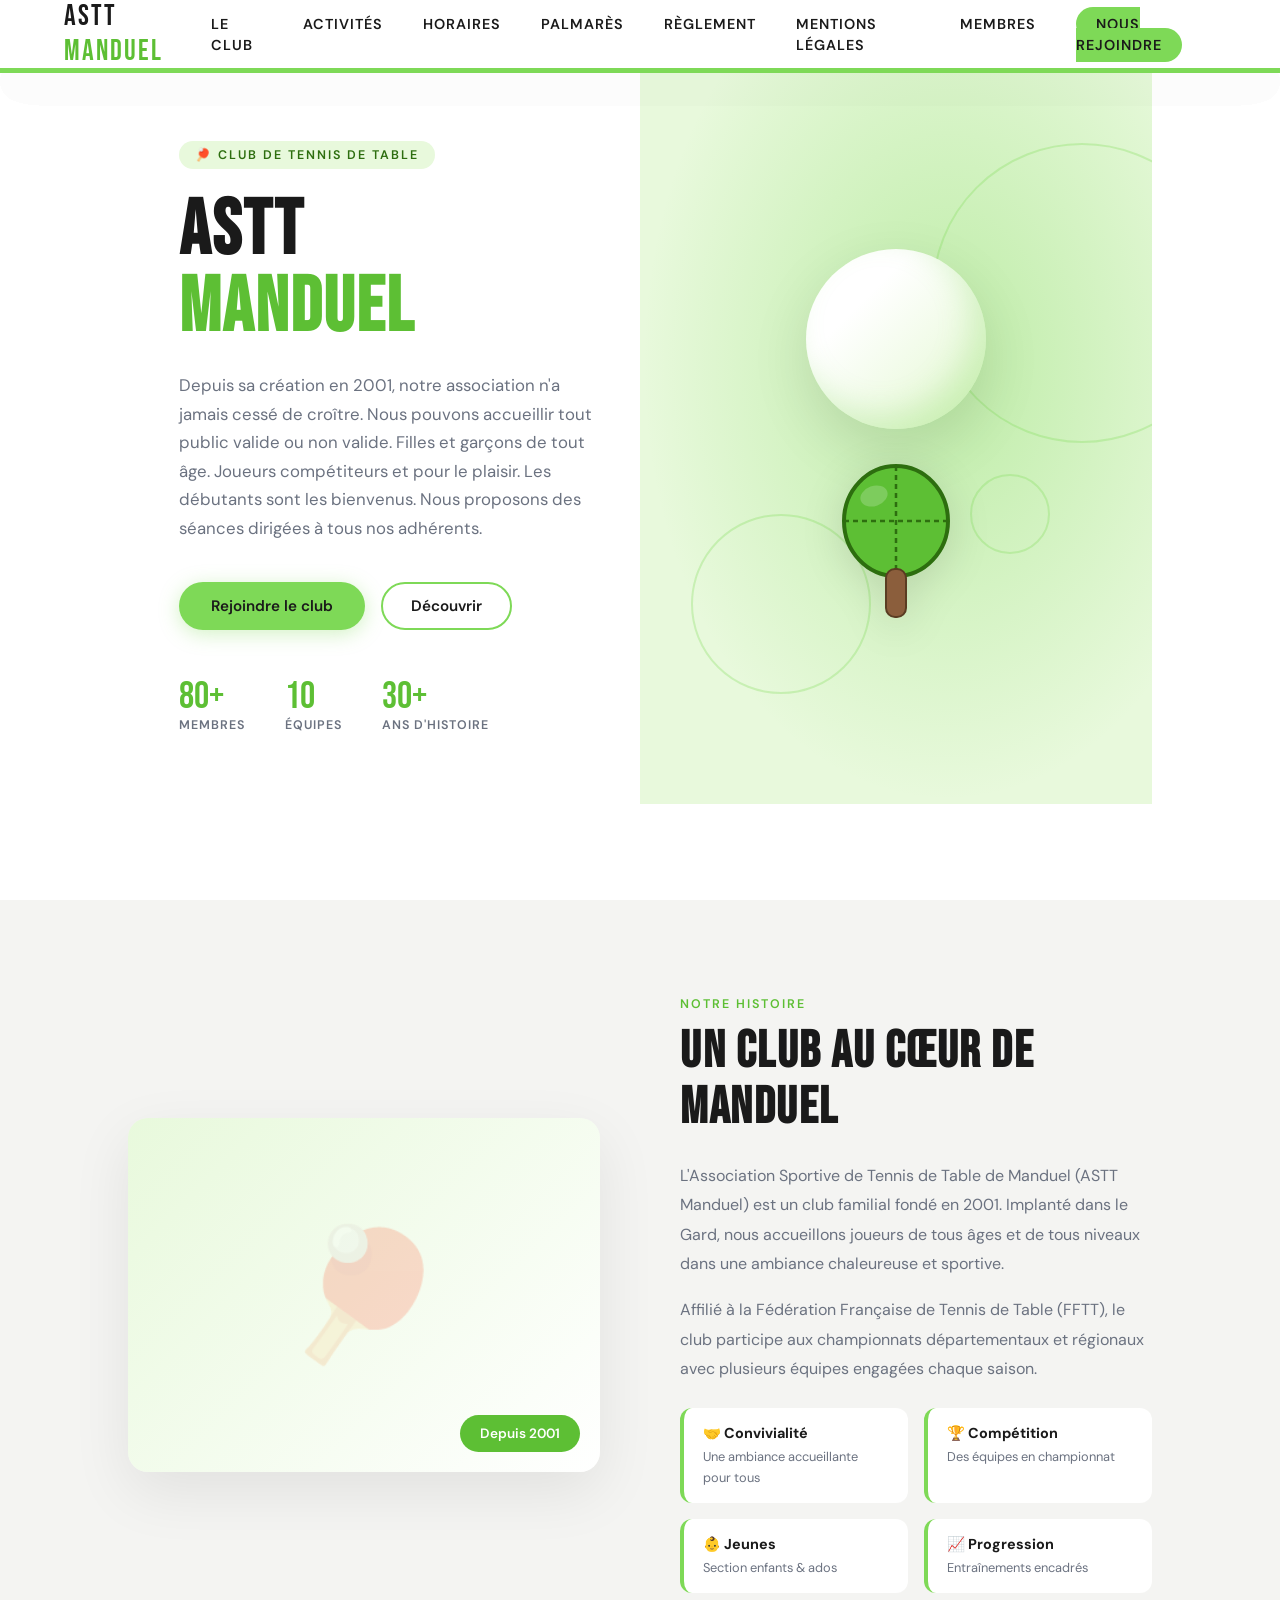
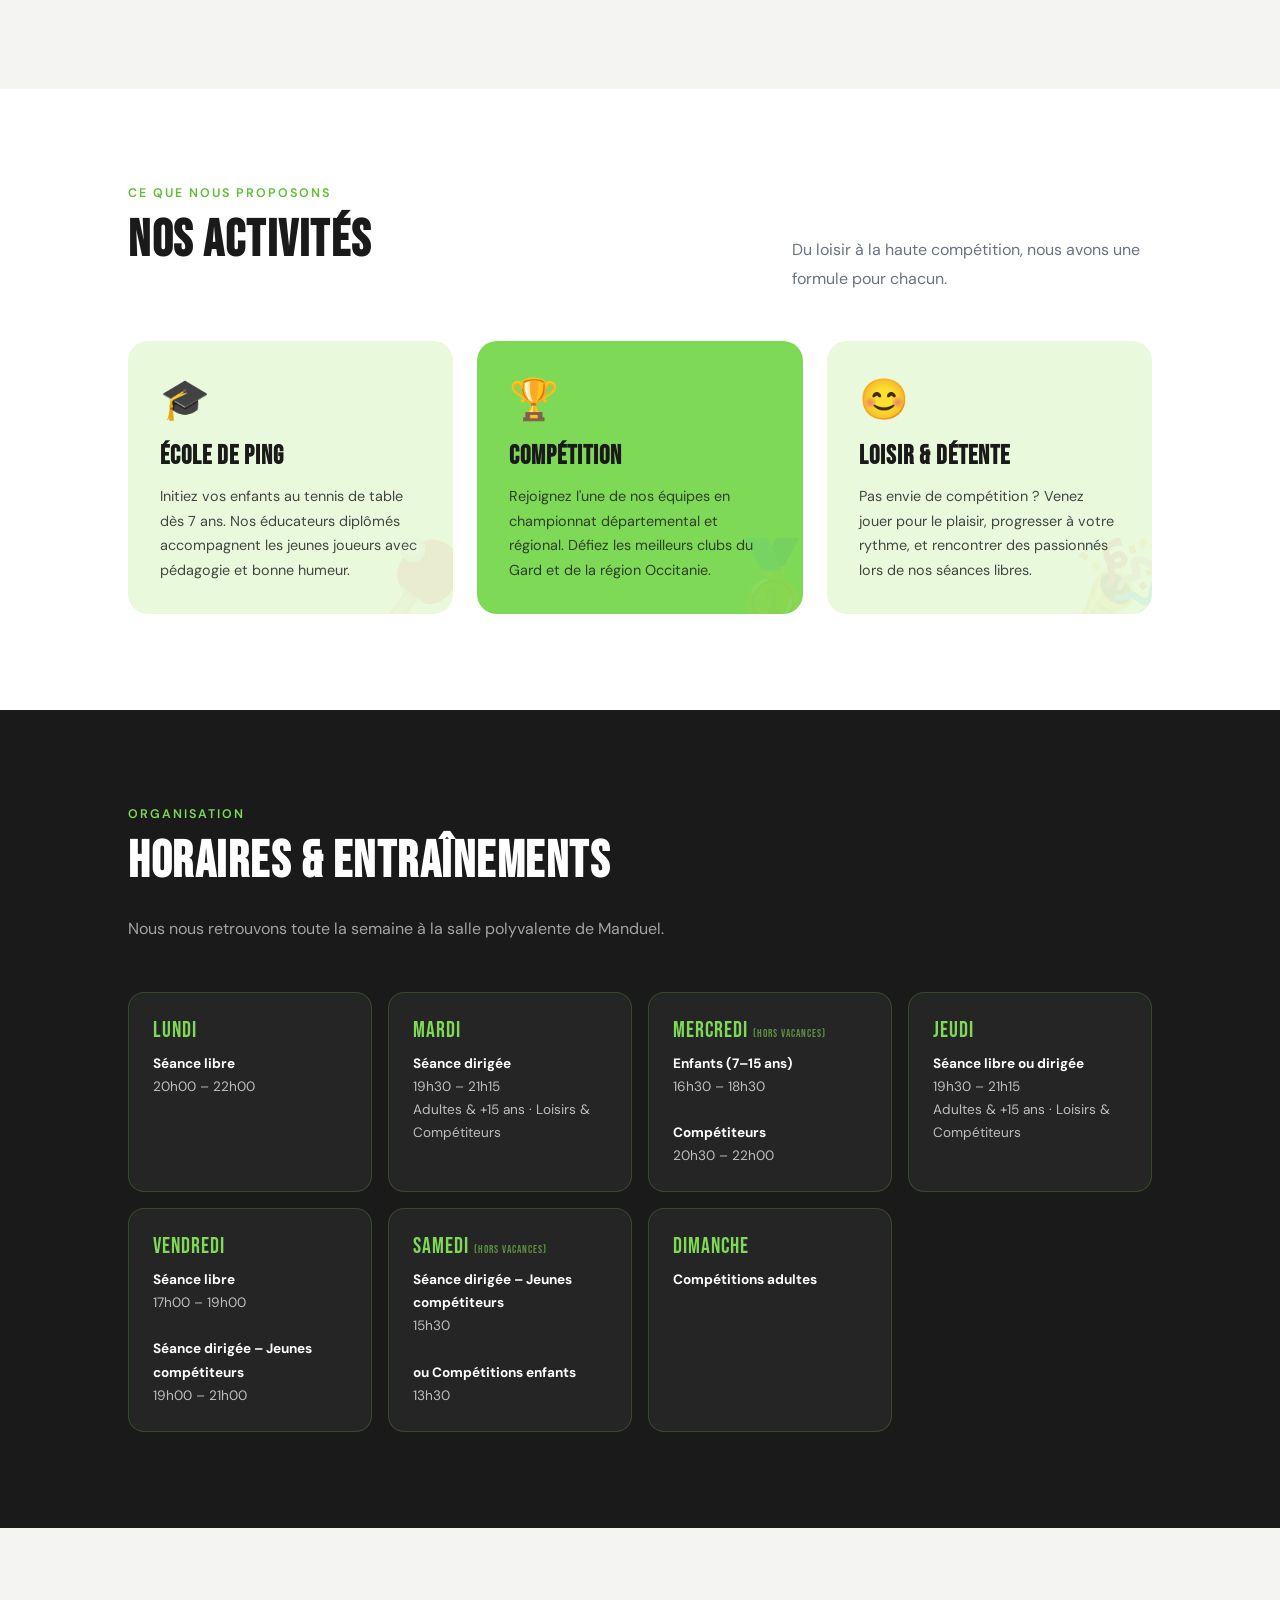
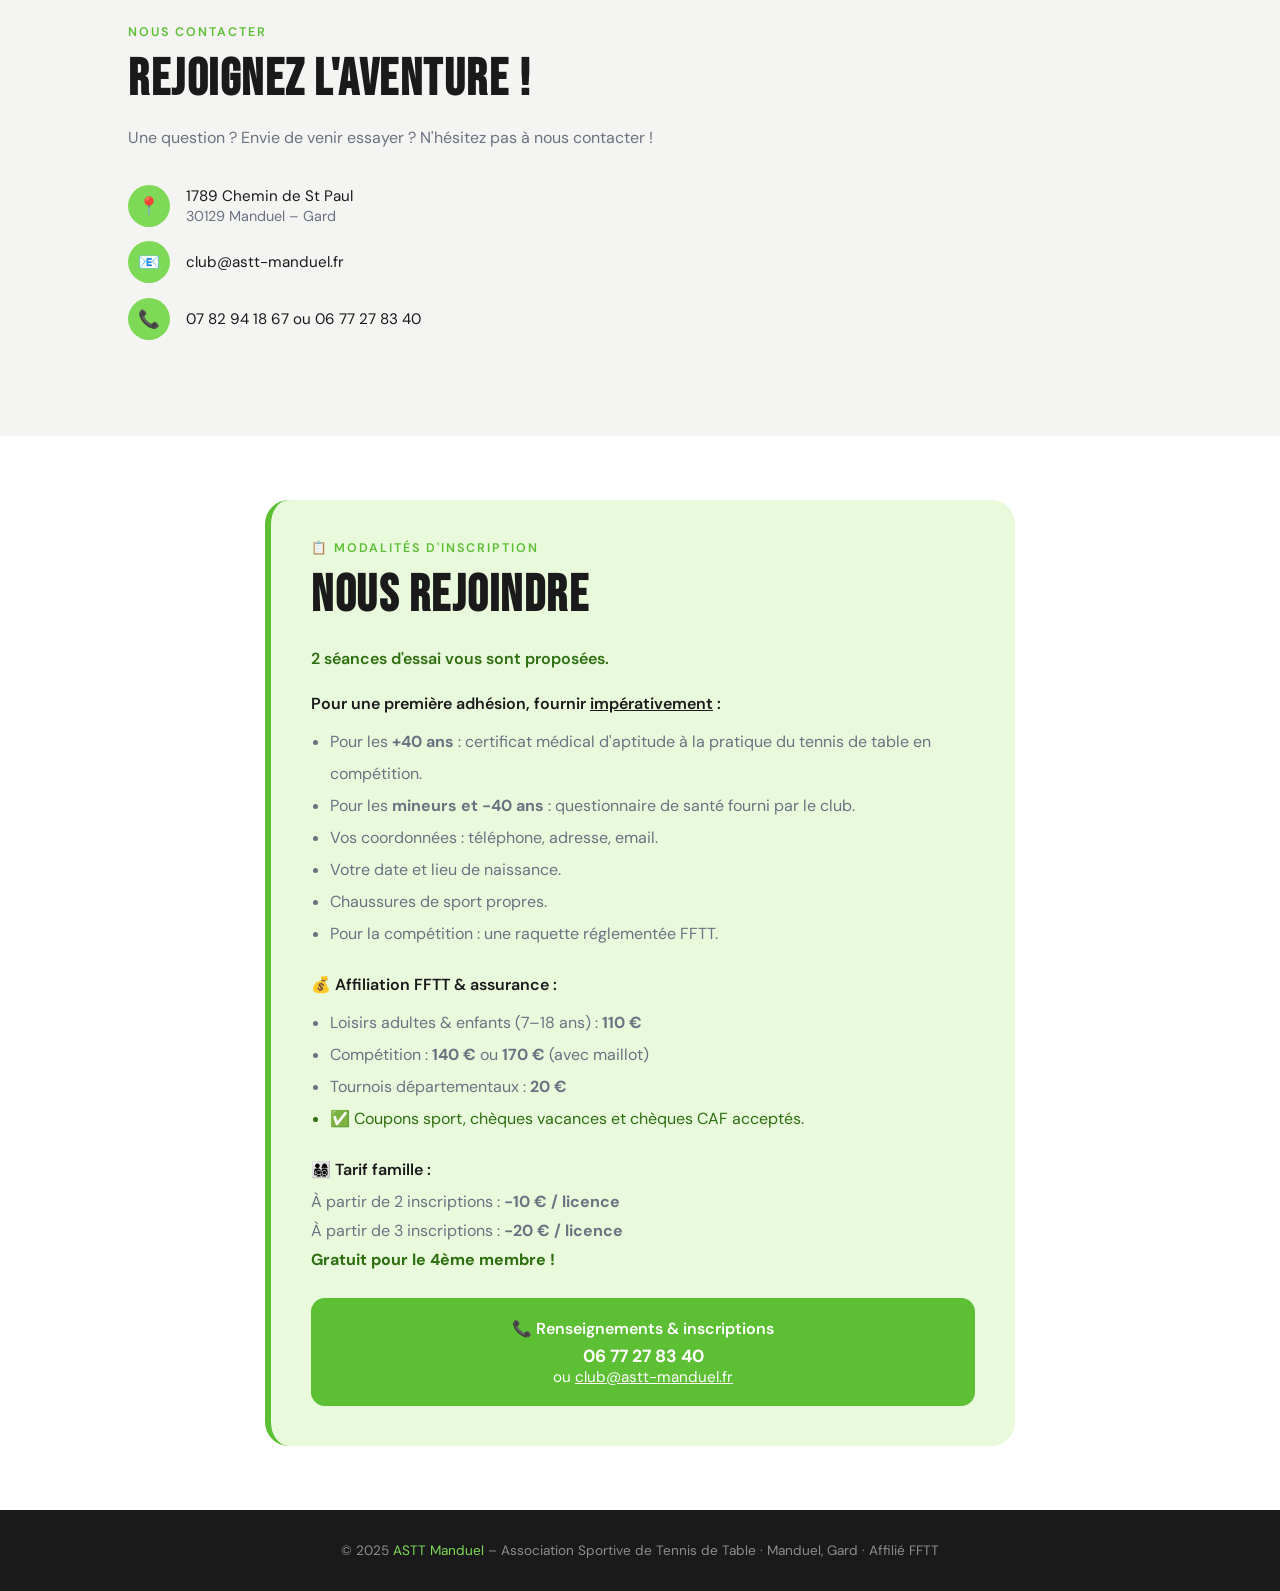
==== commit da7f0bba: "membres mis a jour" ====
--- a/index.html
+++ b/index.html
@@ -230,6 +230,7 @@
     <li><a href="#" onclick="togglePanel('palmares-panel'); return false;">Palmarès</a></li>
     <li><a href="#" onclick="togglePanel('reglement-panel'); return false;">Règlement</a></li>
     <li><a href="#" onclick="togglePanel('mentions-panel'); return false;">Mentions légales</a></li>
+    <li><a href="membres.html">Membres</a></li>
     <li><a href="#contact" class="nav-cta">Nous rejoindre</a></li>
   </ul>
 </nav>
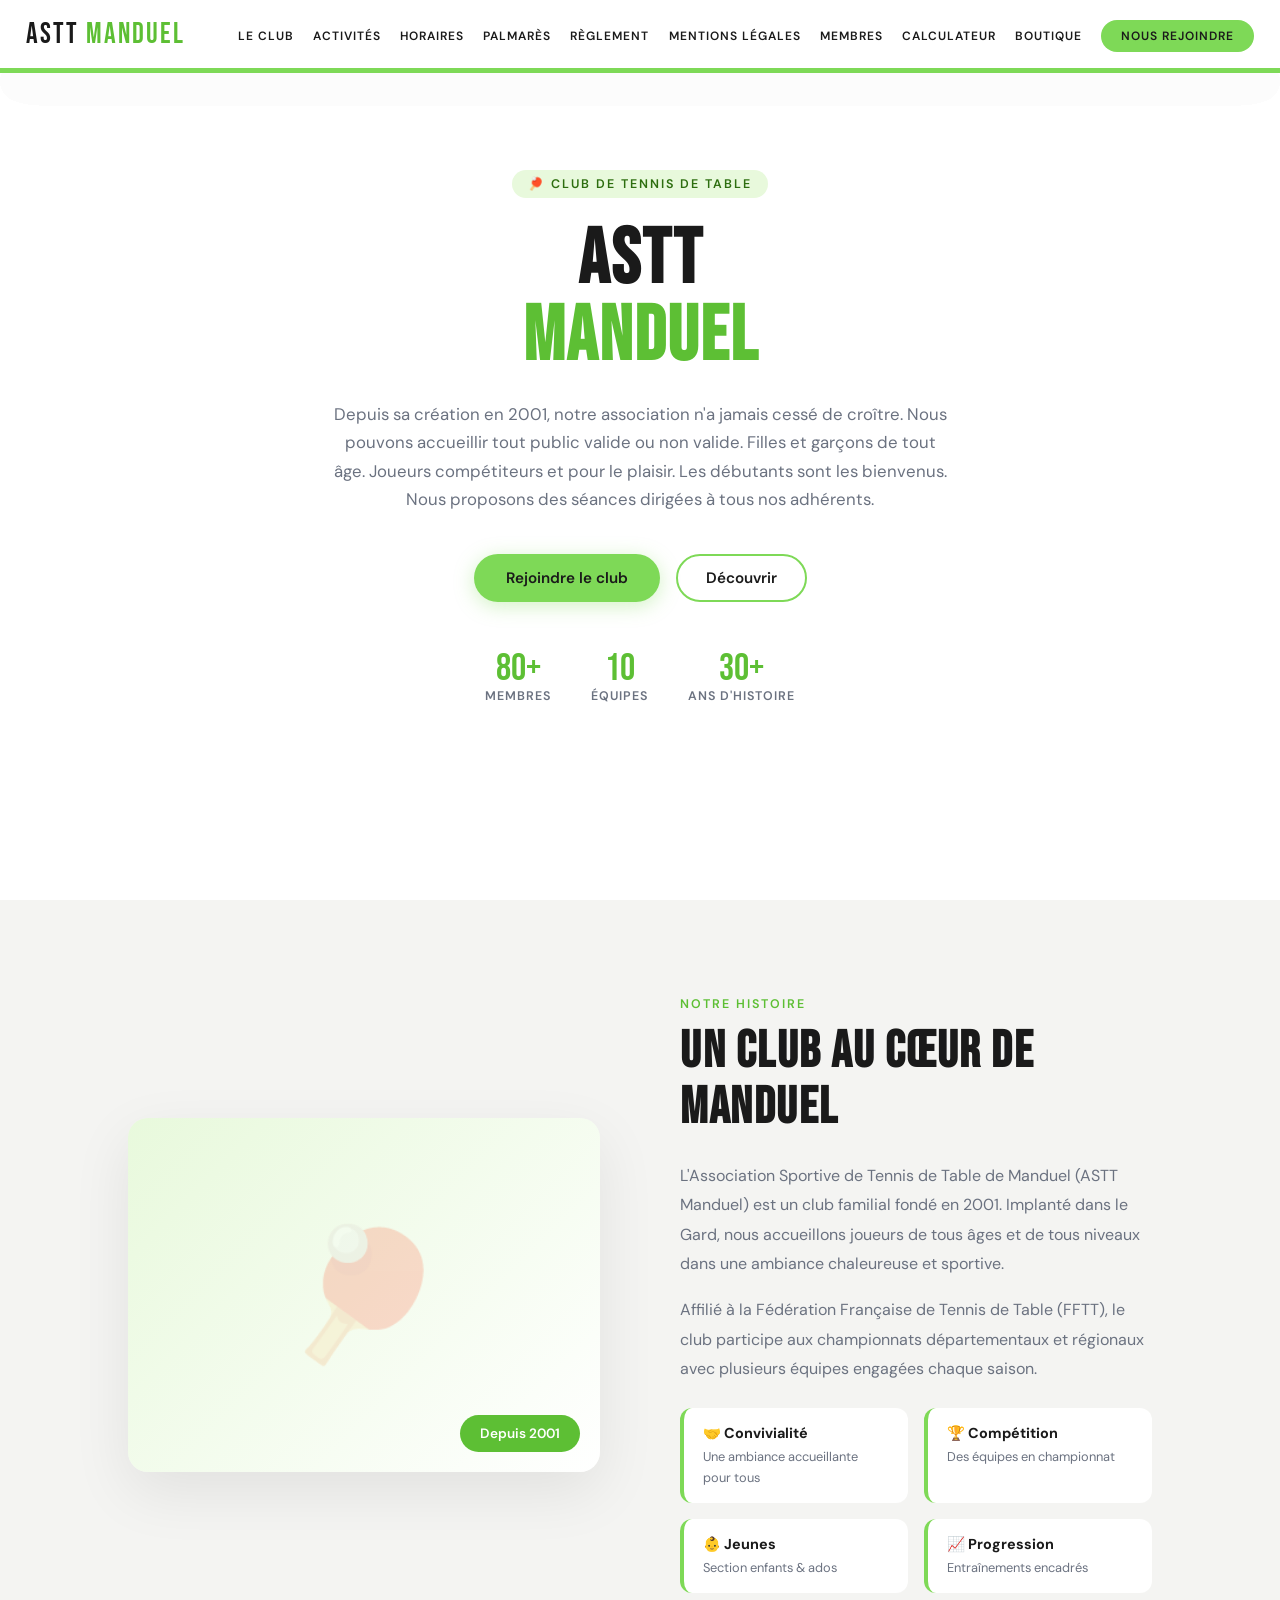
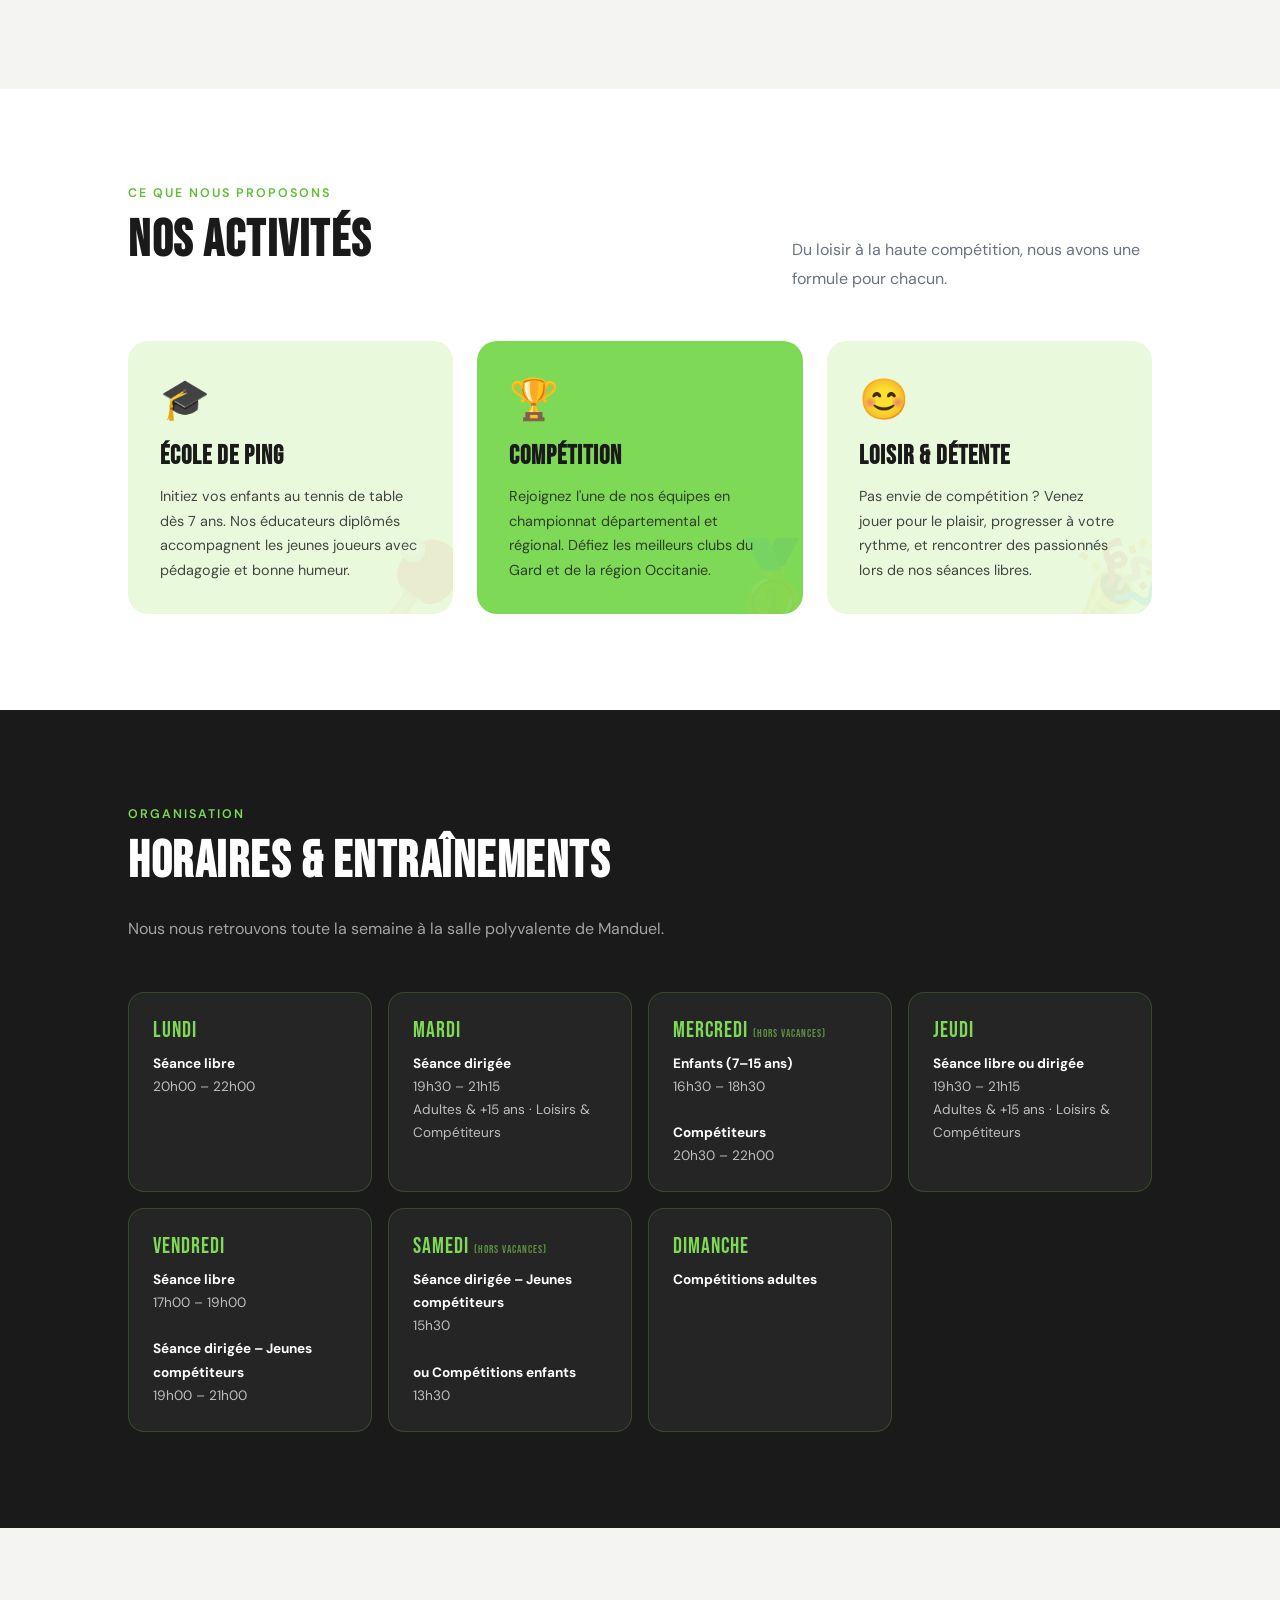
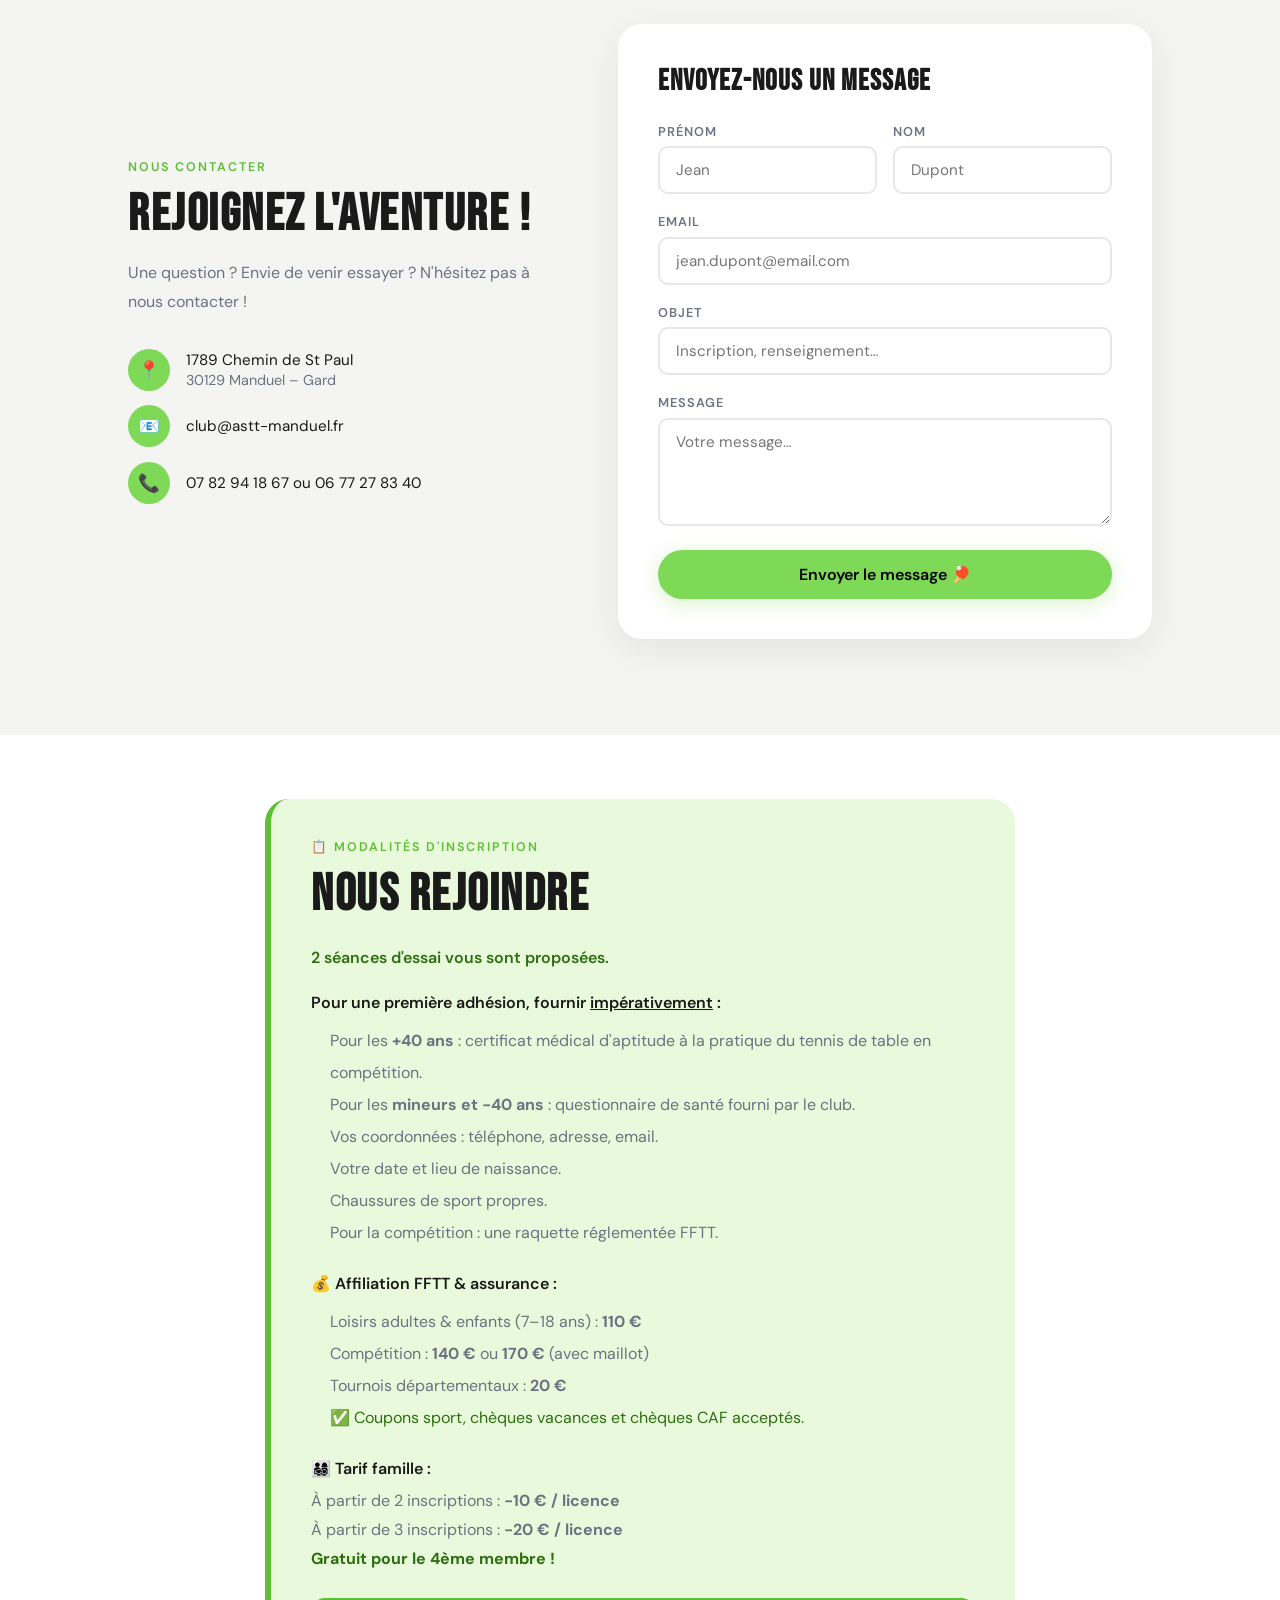
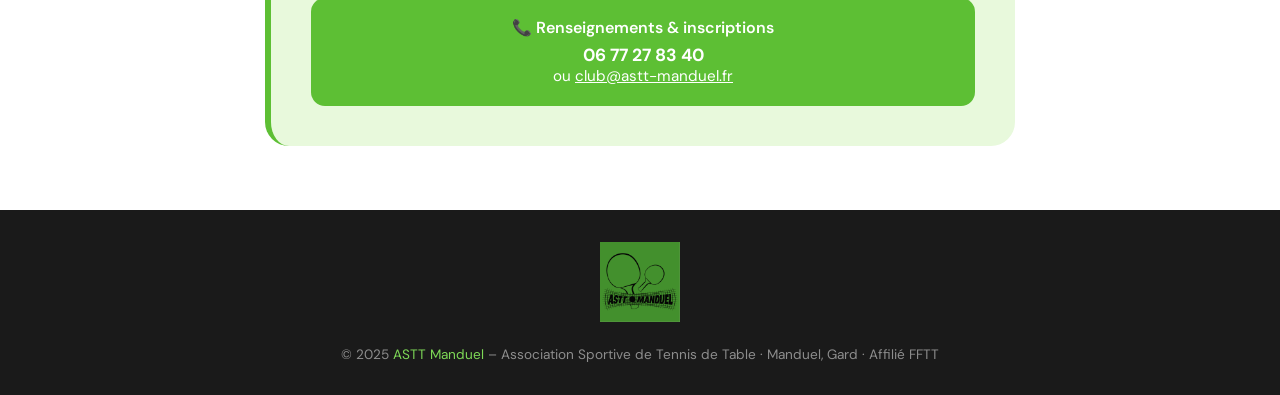
==== commit 253c206c: "boutique + formulaire" ====
--- a/index.html
+++ b/index.html
@@ -231,6 +231,8 @@
     <li><a href="#" onclick="togglePanel('reglement-panel'); return false;">Règlement</a></li>
     <li><a href="#" onclick="togglePanel('mentions-panel'); return false;">Mentions légales</a></li>
     <li><a href="membres.html">Membres</a></li>
+    <li><a href="calculateur.html">Calculateur</a></li>
+    <li><a href="boutique.html">Boutique</a></li>
     <li><a href="#contact" class="nav-cta">Nous rejoindre</a></li>
   </ul>
 </nav>
@@ -265,23 +267,6 @@
       </div>
     </div>
   </div>
-  <div class="hero-right">
-    <div class="deco-circle deco-circle-1"></div>
-    <div class="deco-circle deco-circle-2"></div>
-    <div class="deco-circle deco-circle-3"></div>
-    <div class="ping-pong-graphic">
-      <div class="big-ball"></div>
-      <svg class="paddle-svg" viewBox="0 0 120 160" fill="none" xmlns="http://www.w3.org/2000/svg">
-        <ellipse cx="60" cy="60" rx="52" ry="55" fill="#5dbf34"/>
-        <ellipse cx="60" cy="60" rx="52" ry="55" fill="none" stroke="#2d6e0f" stroke-width="4"/>
-        <line x1="60" y1="5" x2="60" y2="115" stroke="#2d6e0f" stroke-width="2.5" stroke-dasharray="5 4"/>
-        <line x1="8" y1="60" x2="112" y2="60" stroke="#2d6e0f" stroke-width="2.5" stroke-dasharray="5 4"/>
-        <rect x="50" y="108" width="20" height="48" rx="9" fill="#8B5E3C"/>
-        <rect x="50" y="108" width="20" height="48" rx="9" fill="none" stroke="#5a3d22" stroke-width="2"/>
-        <ellipse cx="38" cy="35" rx="14" ry="10" fill="rgba(255,255,255,0.2)" transform="rotate(-20 38 35)"/>
-      </svg>
-    </div>
-  </div>
 </section>
  
 <!-- ══════════════════════════════════════════
@@ -441,8 +426,36 @@
       </div>
     </div>
   </div>
-</section>
- 
+  <div class="contact-form">
+  <h3>Envoyez-nous un message</h3>
+  <form action="https://formspree.io/f/mdappbjz" method="POST">
+    <div class="form-row">
+      <div class="form-group">
+        <label>Prénom</label>
+        <input type="text" name="prénom" placeholder="Jean" required />
+      </div>
+      <div class="form-group">
+        <label>Nom</label>
+        <input type="text" name="nom" placeholder="Dupont" required />
+      </div>
+    </div>
+    <div class="form-group">
+      <label>Email</label>
+      <input type="email" name="email" placeholder="jean.dupont@email.com" required />
+    </div>
+    <div class="form-group">
+      <label>Objet</label>
+      <input type="text" name="objet" placeholder="Inscription, renseignement…" required />
+    </div>
+    <div class="form-group">
+      <label>Message</label>
+      <textarea name="message" rows="4" placeholder="Votre message…" required></textarea>
+    </div>
+    <button type="submit" class="btn-submit">Envoyer le message 🏓</button>
+  </form>
+</div>
+ </section>
+
 <!-- ══════════════════════════════════════════
      INSCRIPTION
      ══════════════════════════════════════════ -->
@@ -492,6 +505,7 @@
      FOOTER
      ══════════════════════════════════════════ -->
 <footer>
+  <img src="img/Logo.png" alt="Logo ASTT Manduel" style="width:80px; margin-bottom:1rem; opacity:.8;" />
   <p>© 2025 <span>ASTT Manduel</span> – Association Sportive de Tennis de Table · Manduel, Gard · Affilié FFTT</p>
 </footer>
  
--- a/css/style.css
+++ b/css/style.css
@@ -41,7 +41,7 @@
     display: flex;
     align-items: center;
     justify-content: space-between;
-    padding: 0 5%;
+    padding: 0 2%;
     height: 70px;
     background: rgba(255,255,255,0.95);
     backdrop-filter: blur(10px);
@@ -58,13 +58,13 @@
    
   nav ul {
     display: flex;
-    gap: 2.5rem;
+    gap: 1.2rem;
     list-style: none;
   }
    
   nav ul a {
     text-decoration: none;
-    font-size: 0.9rem;
+    font-size: 0.75rem;
     font-weight: 600;
     letter-spacing: 1px;
     text-transform: uppercase;
@@ -139,19 +139,19 @@
   #hero {
     min-height: 100vh;
     display: grid;
-    grid-template-columns: 1fr 1fr;
+    grid-template-columns: 1fr;
     padding-top: 70px;
     overflow: hidden;
     position: relative;
   }
    
   .hero-left {
-    display: flex;
-    flex-direction: column;
-    justify-content: center;
-    padding: 6% 8% 6% 10%;
-    position: relative;
-    z-index: 2;
+  display: flex;
+  flex-direction: column;
+  justify-content: center;
+  align-items: center;
+  text-align: center;
+  padding: 8% 20%;
   }
    
   .hero-tag {
@@ -183,7 +183,7 @@
     font-size: 1.05rem;
     color: var(--muted);
     line-height: 1.7;
-    max-width: 420px;
+    max-width: 700px;
     animation: fadeUp .7s .2s ease both;
   }
    
@@ -324,7 +324,12 @@
     line-height: 1.1;
     margin-bottom: 1.5rem;
   }
-   
+
+  ul {
+  list-style: none;
+  padding-left: 0;
+}
+ 
   .section-intro {
     color: var(--muted);
     font-size: 1rem;
@@ -485,12 +490,12 @@
      CONTACT
      ══════════════════════════════════════════ */
   #contact {
-    background: var(--gray);
-    display: grid;
-    grid-template-columns: 1fr;
-    align-items: center;
-  }
-   
+  background: var(--gray);
+  display: grid;
+  grid-template-columns: 1fr 1.3fr;
+  gap: 5rem;
+  align-items: center;
+}
   .contact-info h2 { margin-bottom: 1rem; }
   .contact-info p { color: var(--muted); line-height: 1.8; margin-bottom: 2rem; }
    
@@ -554,12 +559,16 @@
      FOOTER
      ══════════════════════════════════════════ */
   footer {
-    background: var(--text);
-    color: rgba(255,255,255,.5);
-    text-align: center;
-    padding: 2rem 10%;
-    font-size: .85rem;
-  }
+  background: var(--text);
+  color: rgba(255,255,255,.5);
+  text-align: center;
+  padding: 2rem 10%;
+  font-size: .85rem;
+  display: flex;
+  flex-direction: column;
+  align-items: center;
+  gap: .5rem;
+}
   footer span { color: var(--green-light); }
    
   /* ══════════════════════════════════════════
@@ -580,6 +589,67 @@
     0%, 100% { transform: rotate(-8deg); }
     50%       { transform: rotate(8deg); }
   }
+
+  .contact-form {
+  background: var(--white);
+  border-radius: 24px;
+  padding: 2.5rem;
+  box-shadow: 0 10px 40px rgba(0,0,0,.07);
+}
+
+.contact-form h3 {
+  font-family: 'Bebas Neue', sans-serif;
+  font-size: 1.8rem;
+  letter-spacing: 1px;
+  margin-bottom: 1.5rem;
+}
+
+.form-group { margin-bottom: 1.2rem; }
+
+.form-group label {
+  display: block;
+  font-size: .8rem;
+  font-weight: 600;
+  letter-spacing: 1px;
+  text-transform: uppercase;
+  color: var(--muted);
+  margin-bottom: .4rem;
+}
+
+.form-group input,
+.form-group textarea {
+  width: 100%;
+  padding: 12px 16px;
+  border: 2px solid #e5e7eb;
+  border-radius: 10px;
+  font-family: 'DM Sans', sans-serif;
+  font-size: .95rem;
+  color: var(--text);
+  background: var(--white);
+  transition: border-color .2s;
+  outline: none;
+  resize: vertical;
+}
+
+.form-group input:focus,
+.form-group textarea:focus { border-color: var(--green-light); }
+
+.form-row { display: grid; grid-template-columns: 1fr 1fr; gap: 1rem; }
+
+.btn-submit {
+  width: 100%;
+  background: var(--green-light);
+  border: none;
+  padding: 14px;
+  border-radius: 50px;
+  font-family: 'DM Sans', sans-serif;
+  font-size: 1rem;
+  font-weight: 600;
+  cursor: pointer;
+  transition: background .2s, transform .15s;
+  box-shadow: 0 4px 20px rgba(126,217,87,.3);
+}
+.btn-submit:hover { background: var(--green-mid); transform: translateY(-2px); }
    
   /* ══════════════════════════════════════════
      RESPONSIVE
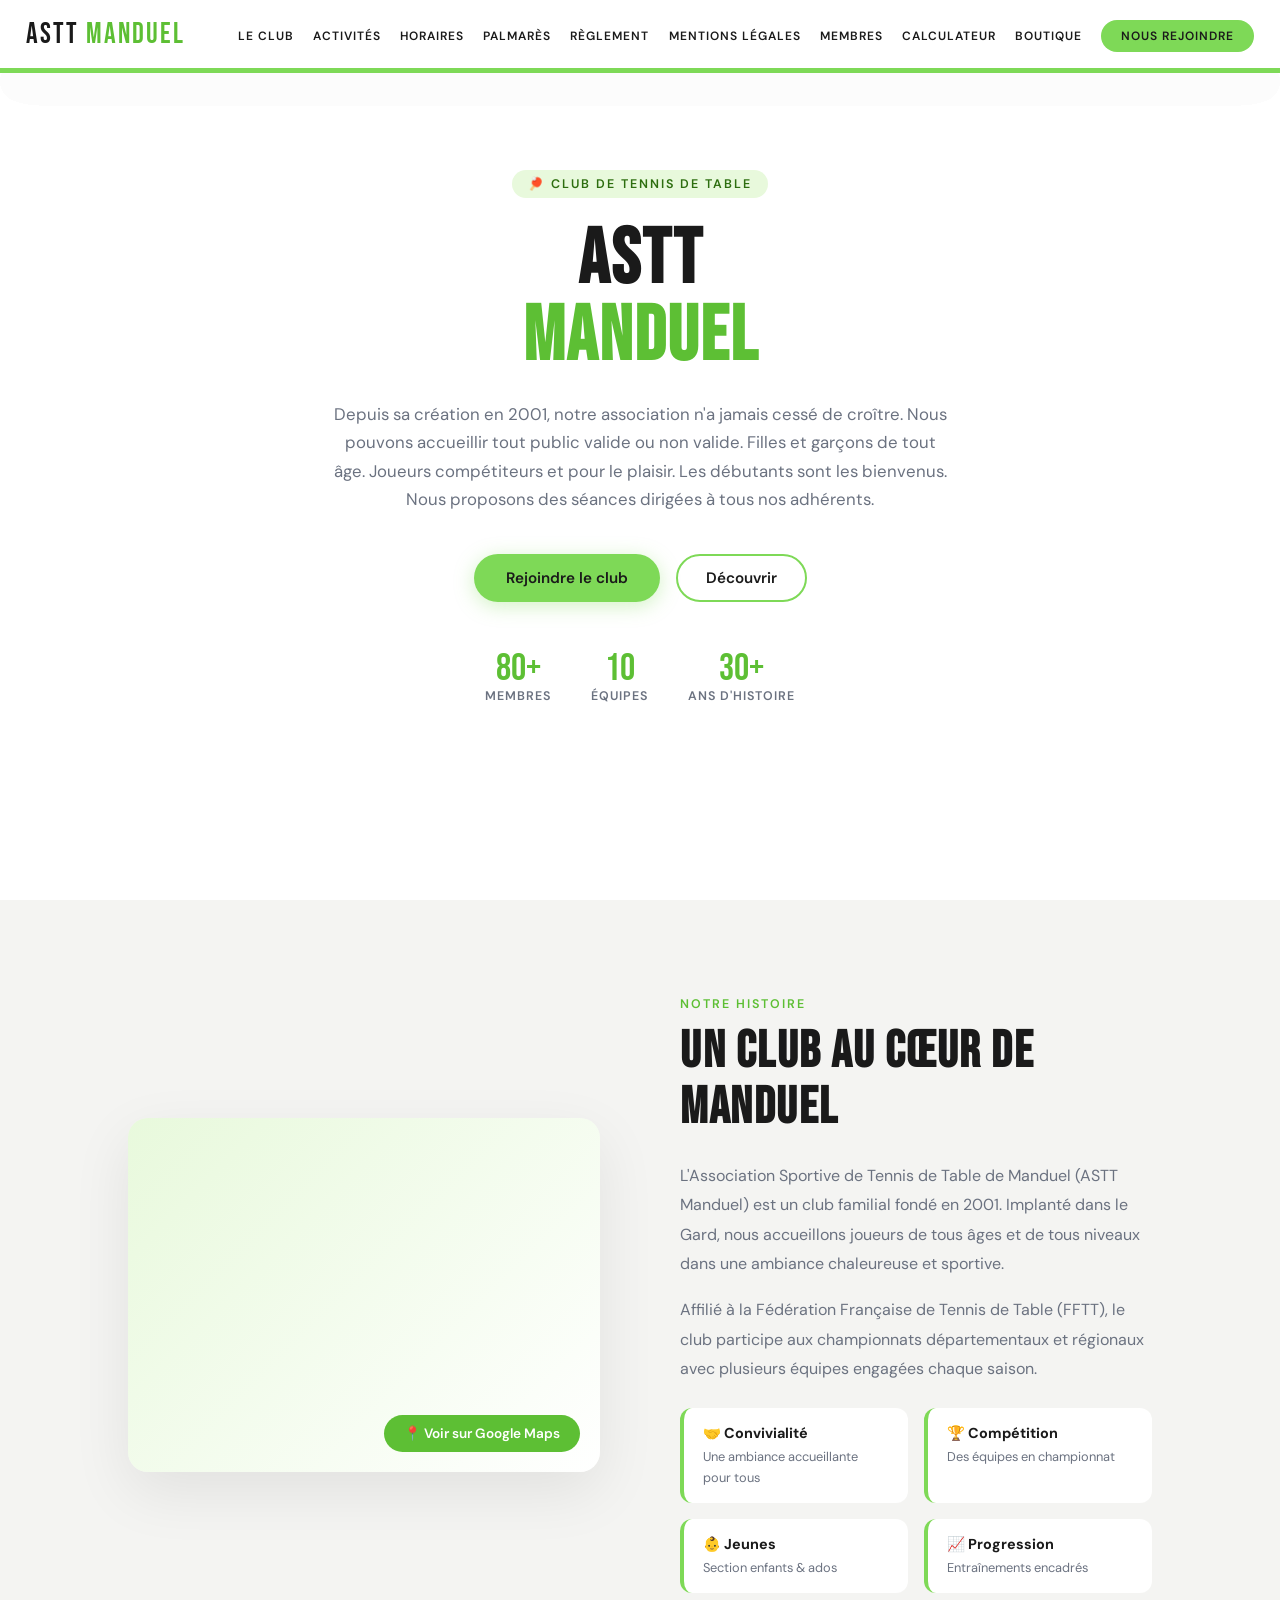
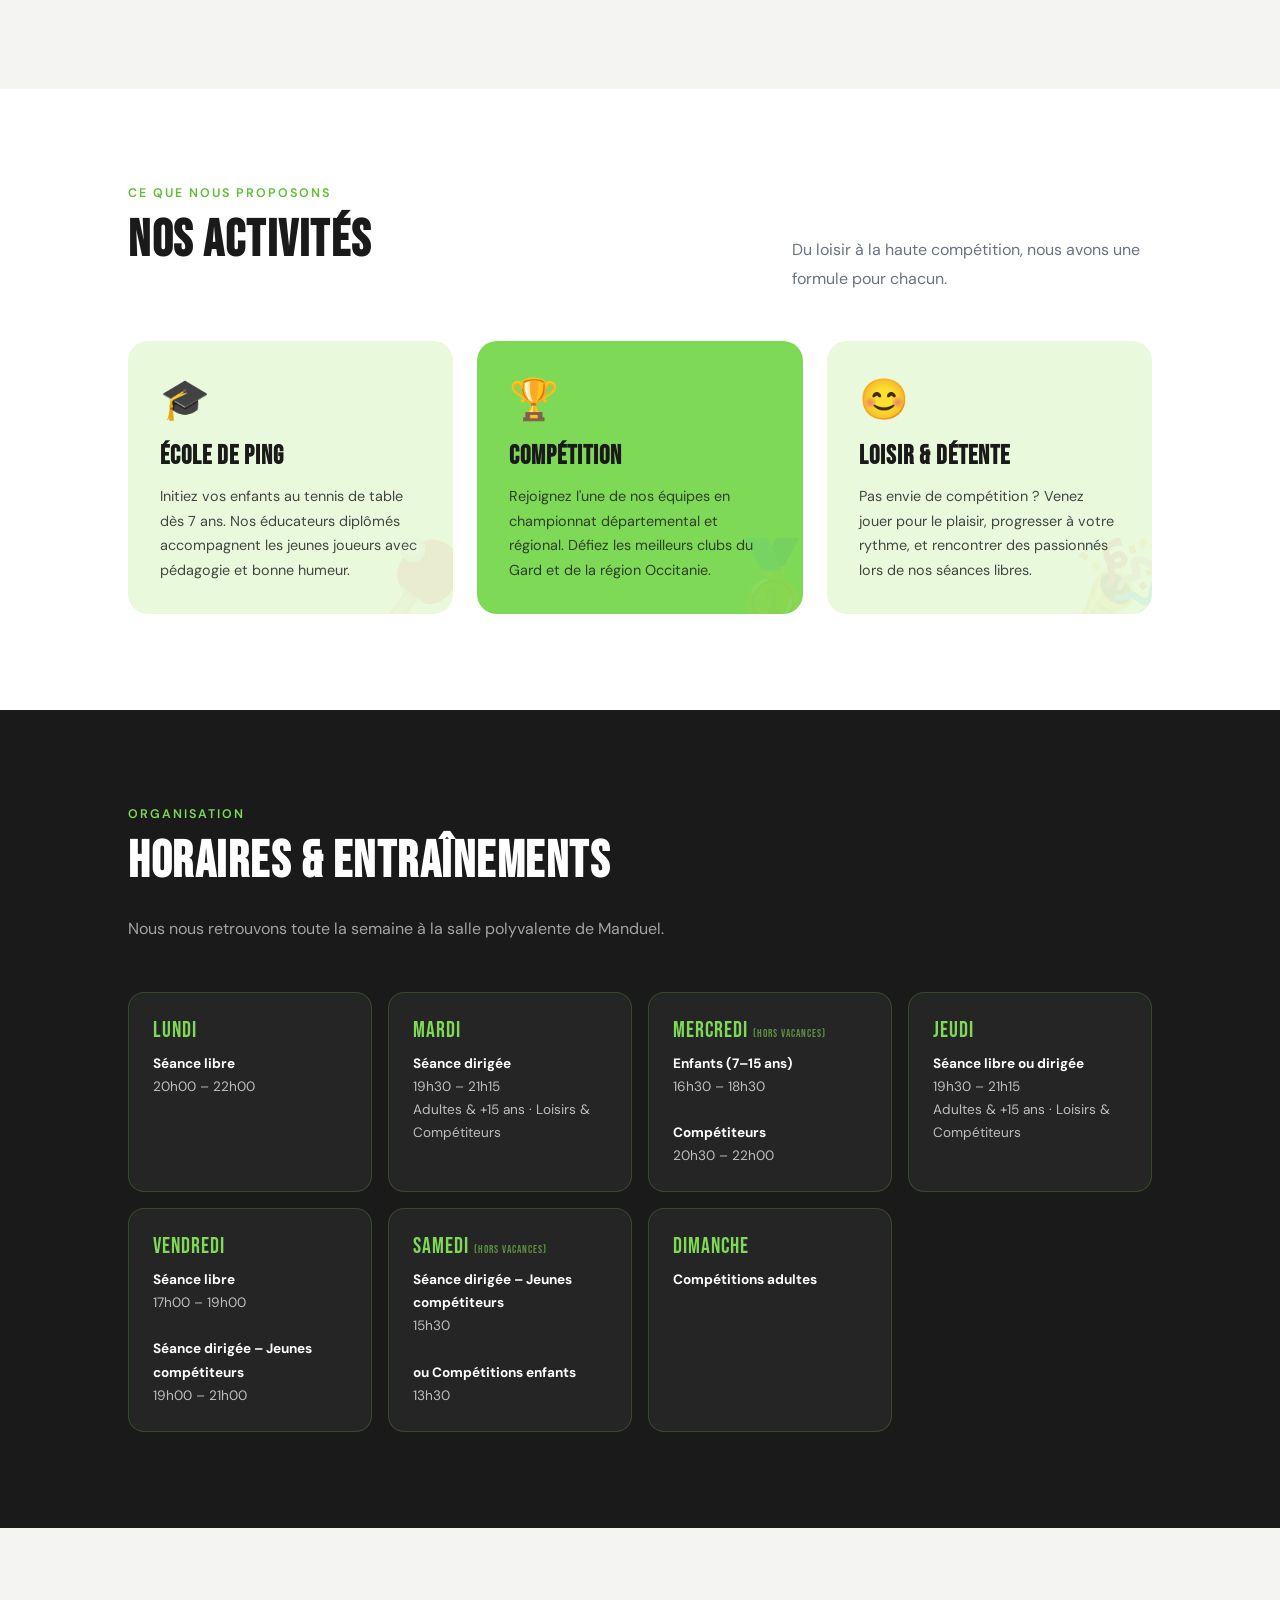
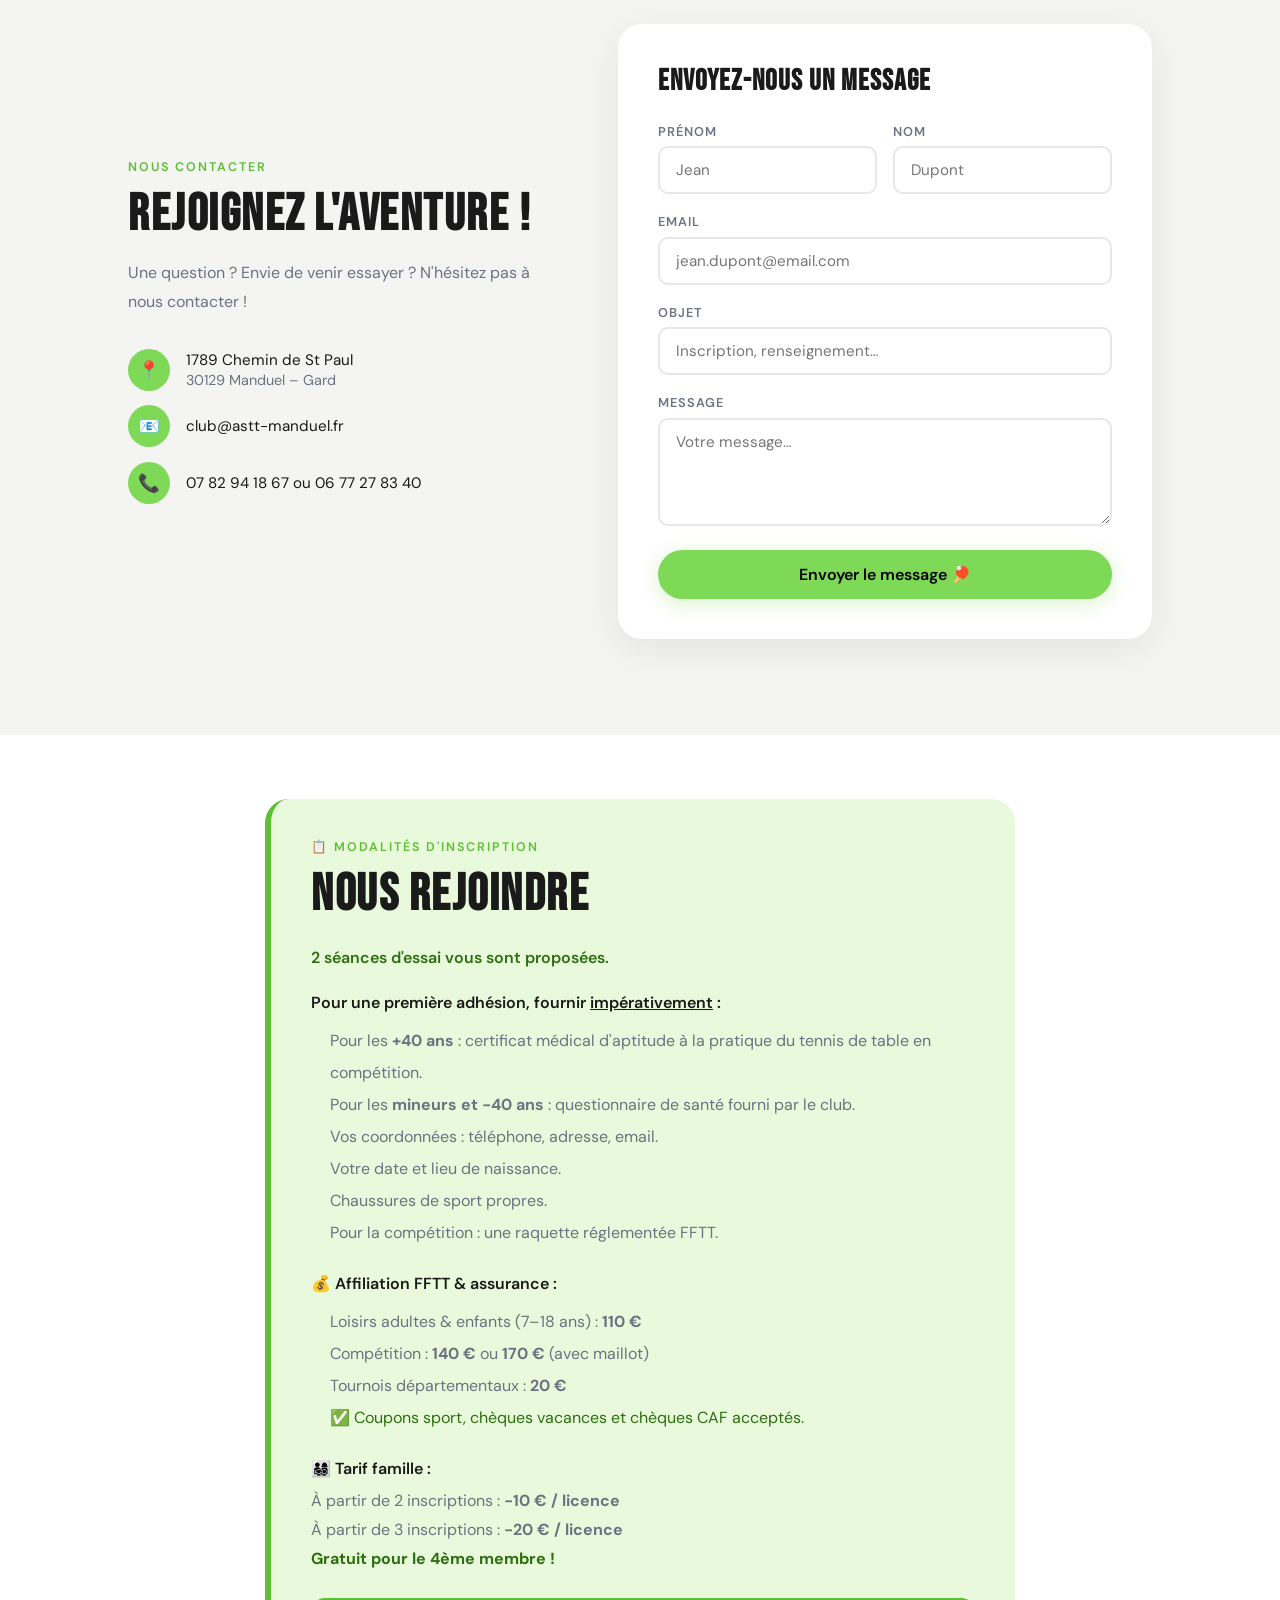
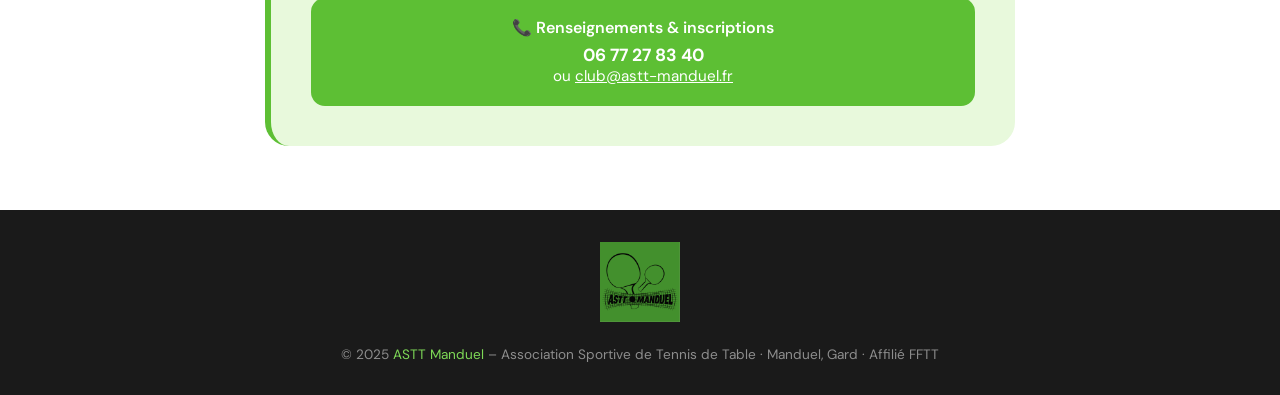
==== commit 3f397513: "version mobile + google maps" ====
--- a/index.html
+++ b/index.html
@@ -8,23 +8,23 @@
   <link rel="stylesheet" href="css/style.css" />
 </head>
 <body>
- 
+
 <!-- ══════════════════════════════════════════
      PANNEAU PALMARÈS
      ══════════════════════════════════════════ -->
 <div id="palmares-panel" class="panel">
   <div class="panel-inner" style="display:grid; grid-template-columns:1fr 1fr; gap:4rem;">
- 
+
     <!-- Historique -->
     <div>
       <div class="section-tag">📖 Notre histoire</div>
       <h2 style="font-size:2rem; margin-bottom:1.5rem;">Historique</h2>
- 
+
       <p style="font-weight:700; color:var(--text); margin-bottom:1rem;">🗓️ Création de l'association</p>
       <p style="color:var(--muted); margin-bottom:1.5rem; line-height:1.8;">
         Fondée le <strong>10 juillet 2001</strong> par <strong>Simone SALETÈS</strong> et <strong>Pierre MARTIN</strong>.
       </p>
- 
+
       <p style="font-weight:700; color:var(--text); margin-bottom:1rem;">👤 Les Présidents</p>
       <ul style="list-style:none; padding:0; color:var(--muted); line-height:2.2;">
         <li><span style="color:var(--green-mid); font-weight:700; margin-right:.75rem;">2001–2003</span> Pierre MARTIN</li>
@@ -35,7 +35,7 @@
         <li><span style="color:var(--green-mid); font-weight:700; margin-right:.75rem;">2025–auj.</span> Olivier CARRERAS</li>
       </ul>
     </div>
- 
+
     <!-- Palmarès -->
     <div>
       <div class="section-tag">🏆 Nos titres</div>
@@ -61,13 +61,13 @@
         <li><span style="color:var(--green-mid); font-weight:700; margin-right:.75rem;">2024–25</span> 🥇 Champion du Gard D2 & D3 jeunes · Accession Régionale 2 · Accession 2 équipes en D2 · Vainqueur –13 ans Challenge R.Gatien · Vainqueur Finales classement dép. H12</li>
       </ul>
     </div>
- 
+
   </div>
   <div style="text-align:center; padding-bottom:1.5rem;">
     <button class="panel-close-btn" onclick="togglePanel('palmares-panel')">✕ Fermer</button>
   </div>
 </div>
- 
+
 <!-- ══════════════════════════════════════════
      PANNEAU RÈGLEMENT
      ══════════════════════════════════════════ -->
@@ -75,20 +75,20 @@
   <div class="panel-inner">
     <div class="section-tag">📜 Vie du club</div>
     <h2 style="font-size:2rem; margin-bottom:2rem;">Règlement intérieur</h2>
- 
+
     <div style="display:grid; grid-template-columns:1fr 1fr; gap:3rem; font-size:.92rem; color:var(--muted); line-height:1.85;">
- 
+
       <!-- Colonne gauche -->
       <div>
         <h3 style="color:var(--text); font-family:'Bebas Neue',sans-serif; font-size:1.3rem; letter-spacing:1px; margin-bottom:.5rem;">Art. 1 – But du règlement</h3>
         <p style="margin-bottom:1.5rem;">Le règlement précise le fonctionnement de l'ASTT Manduel. Il est remis à chaque adhérent lors de la prise de licence. Toute modification sera notifiée aux adhérents. Il est consultable au bureau du club et sur le site internet.</p>
- 
+
         <h3 style="color:var(--text); font-family:'Bebas Neue',sans-serif; font-size:1.3rem; letter-spacing:1px; margin-bottom:.5rem;">Art. 2 – Respect du règlement</h3>
         <p style="margin-bottom:1.5rem;">L'inscription au club vaut acceptation des statuts et du règlement. Toute violation pourra faire l'objet de sanctions par le bureau directeur.</p>
- 
+
         <h3 style="color:var(--text); font-family:'Bebas Neue',sans-serif; font-size:1.3rem; letter-spacing:1px; margin-bottom:.5rem;">Art. 3 – Bureau directeur</h3>
         <p style="margin-bottom:1.5rem;">Élu tous les 4 ans en assemblée générale. Tout adhérent peut poser sa candidature (hors salariés et prestataires).</p>
- 
+
         <h3 style="color:var(--text); font-family:'Bebas Neue',sans-serif; font-size:1.3rem; letter-spacing:1px; margin-bottom:.5rem;">Art. 4 – Modalités d'inscription</h3>
         <p style="margin-bottom:.5rem;">Toute personne doit posséder une licence FFTT. Fournir :</p>
         <ul style="padding-left:1.2rem; margin-bottom:1.5rem;">
@@ -98,7 +98,7 @@
           <li>Mineurs compétition : fiche d'autorisation d'intervention 1ers secours.</li>
           <li>Paiement de la cotisation complète à l'inscription (possibilité de 4 chèques échelonnés).</li>
         </ul>
- 
+
         <h3 style="color:var(--text); font-family:'Bebas Neue',sans-serif; font-size:1.3rem; letter-spacing:1px; margin-bottom:.5rem;">Art. 5 – La cotisation</h3>
         <p style="margin-bottom:.5rem;">Forfait comprenant : part fédérale, part ligue, part comité, part d'adhésion au club. Aucun remboursement ne sera effectué.</p>
         <ul style="padding-left:1.2rem; margin-bottom:1.5rem;">
@@ -106,7 +106,7 @@
           <li>Licences <strong>loisirs</strong> et <strong>adaptée</strong> : obligatoire après 2 séances d'essai.</li>
           <li>Réajustement en cas de basculement loisir → compétition en cours de saison.</li>
         </ul>
- 
+
         <h3 style="color:var(--text); font-family:'Bebas Neue',sans-serif; font-size:1.3rem; letter-spacing:1px; margin-bottom:.5rem;">Art. 6 – La salle et le matériel</h3>
         <ul style="padding-left:1.2rem; margin-bottom:1.5rem;">
           <li>Interdit de fumer dans l'enceinte du club.</li>
@@ -117,26 +117,26 @@
           <li>Balles ramassées et déchets jetés après chaque séance.</li>
           <li>Gestion des clés : président du club. Interdiction de dupliquer ou prêter sans accord.</li>
         </ul>
- 
+
         <h3 style="color:var(--text); font-family:'Bebas Neue',sans-serif; font-size:1.3rem; letter-spacing:1px; margin-bottom:.5rem;">Art. 7 – Fréquentation de la salle</h3>
         <p style="margin-bottom:.5rem;">Sont autorisés : adhérents, familles participant à une compétition, joueurs hors club ayant payé la cotisation, personnes extérieures invitées avec accord du bureau.</p>
         <p style="margin-bottom:1.5rem;">La salle est fermée les jours fériés (sauf tournois), pendant les vacances de Noël, et du 14 juillet au 15 août.</p>
       </div>
- 
+
       <!-- Colonne droite -->
       <div>
         <h3 style="color:var(--text); font-family:'Bebas Neue',sans-serif; font-size:1.3rem; letter-spacing:1px; margin-bottom:.5rem;">Art. 8 – Tenue sportive</h3>
         <p style="margin-bottom:1.5rem;">Tenue sportive obligatoire (short, t-shirt, jogging, chaussures d'intérieur propres). En compétition par équipe : port du maillot du club obligatoire. Douches interdites en semaine.</p>
- 
+
         <h3 style="color:var(--text); font-family:'Bebas Neue',sans-serif; font-size:1.3rem; letter-spacing:1px; margin-bottom:.5rem;">Art. 9 – Club house et bureaux</h3>
         <p style="margin-bottom:1.5rem;">Le matériel de restauration est à disposition. Les lieux doivent rester propres et rangés. L'ordinateur est réservé aux personnes désignées par le bureau. La consommation d'alcool est uniquement autorisée lors des pots de l'amitié après compétitions ou tournois.</p>
- 
+
         <h3 style="color:var(--text); font-family:'Bebas Neue',sans-serif; font-size:1.3rem; letter-spacing:1px; margin-bottom:.5rem;">Art. 10 – Internet</h3>
         <p style="margin-bottom:1.5rem;">Site : <strong>www.astt-manduel.fr</strong> · Mail : <strong>club@astt-manduel.fr</strong><br>Les infos sont disponibles sur le panneau de la salle, le site internet et les groupes WhatsApp. L'adhérent s'engage à consulter régulièrement ses messages.</p>
- 
+
         <h3 style="color:var(--text); font-family:'Bebas Neue',sans-serif; font-size:1.3rem; letter-spacing:1px; margin-bottom:.5rem;">Art. 11 – Assurance, vols et dégradations</h3>
         <p style="margin-bottom:1.5rem;">La licence couvre les joueurs en cas d'accident (assurance FFTT). Des assurances complémentaires restent possibles. L'ASTT Manduel ne peut être tenue responsable des vols ou dégradations d'effets personnels.</p>
- 
+
         <h3 style="color:var(--text); font-family:'Bebas Neue',sans-serif; font-size:1.3rem; letter-spacing:1px; margin-bottom:.5rem;">Art. 12 – Les compétitions</h3>
         <p style="margin-bottom:.5rem;">Le bureau désigne les capitaines d'équipe. Le joueur doit :</p>
         <ul style="padding-left:1.2rem; margin-bottom:1.5rem;">
@@ -146,33 +146,33 @@
           <li>Donner une bonne image du club (accueil, respect de l'adversaire, de l'arbitre).</li>
           <li>Chaque parent s'engage à assurer plusieurs déplacements.</li>
         </ul>
- 
+
         <h3 style="color:var(--text); font-family:'Bebas Neue',sans-serif; font-size:1.3rem; letter-spacing:1px; margin-bottom:.5rem;">Art. 13 – Les séances dirigées</h3>
         <p style="margin-bottom:1.5rem;">Entraîneur rémunéré : carte professionnelle obligatoire. Entraîneur bénévole : diplôme minimum (initiateur de club). Brevet d'état : cotisation gratuite. Pas de séances dirigées pendant les vacances scolaires (stages possibles si intervenant diplômé). Mercredis limités à 40 enfants pour 2 éducateurs.</p>
- 
+
         <h3 style="color:var(--text); font-family:'Bebas Neue',sans-serif; font-size:1.3rem; letter-spacing:1px; margin-bottom:.5rem;">Art. 14 – Les déplacements</h3>
         <p style="margin-bottom:1.5rem;">Hors département : remboursement péages et essence au-delà de 100 km aller. Dans le département : document cerfa disponible sur demande pour déduction fiscale.</p>
- 
+
         <h3 style="color:var(--text); font-family:'Bebas Neue',sans-serif; font-size:1.3rem; letter-spacing:1px; margin-bottom:.5rem;">Art. 15 – Sécurité</h3>
         <p style="margin-bottom:1.5rem;">Les représentants légaux des mineurs doivent s'assurer de la présence de l'entraîneur. En dehors des entraînements, les mineurs restent sous la responsabilité de leurs représentants légaux.</p>
- 
+
         <h3 style="color:var(--text); font-family:'Bebas Neue',sans-serif; font-size:1.3rem; letter-spacing:1px; margin-bottom:.5rem;">Art. 16 – Les sanctions</h3>
         <p style="margin-bottom:.5rem;">Sanctions possibles : avertissement, exclusion temporaire ou définitive. Motifs : comportement antisportif, dégradations, propos injurieux, actions portant préjudice au club.</p>
         <p style="margin-bottom:1.5rem;">Les amendes dues à des manquements au règlement fédéral (cartons jaunes/rouges) sont à la charge des joueurs. Aucun remboursement en cas d'exclusion.</p>
- 
+
         <p style="font-size:.8rem; color:var(--muted); font-style:italic; border-top:1px solid #e5e7eb; padding-top:1rem;">
           Association régie par la loi du 01.07.1901 – JO n° 586 du 10.07.2001<br>
           Récépissé de Déclaration n° W302003021
         </p>
       </div>
- 
+
     </div>
   </div>
   <div style="text-align:center; padding-bottom:1.5rem;">
     <button class="panel-close-btn" onclick="togglePanel('reglement-panel')">✕ Fermer</button>
   </div>
 </div>
- 
+
 <!-- ══════════════════════════════════════════
      PANNEAU MENTIONS LÉGALES
      ══════════════════════════════════════════ -->
@@ -180,15 +180,15 @@
   <div class="panel-inner" style="max-width:800px; margin:0 auto;">
     <div class="section-tag">⚖️ Informations légales</div>
     <h2 style="font-size:2rem; margin-bottom:2rem;">Mentions légales</h2>
- 
+
     <div style="display:flex; flex-direction:column; gap:1.5rem; font-size:.95rem; color:var(--muted); line-height:1.85;">
- 
+
       <div style="background:var(--green-pale); border-left:4px solid var(--green-mid); border-radius:0 12px 12px 0; padding:1.2rem 1.5rem;">
         <p style="font-weight:700; color:var(--text); margin-bottom:.4rem;">🏢 Siège social</p>
         <p>Association Sportive de Tennis de Table Manduel <strong>« ASTT MANDUEL »</strong><br>
         2A Rue Beausoleil – 30129 Manduel</p>
       </div>
- 
+
       <div style="background:var(--green-pale); border-left:4px solid var(--green-mid); border-radius:0 12px 12px 0; padding:1.2rem 1.5rem;">
         <p style="font-weight:700; color:var(--text); margin-bottom:.4rem;">📬 Secrétariat & Correspondance</p>
         <p>
@@ -196,47 +196,48 @@
           E-mail : <a href="mailto:club@astt-manduel.fr" style="color:var(--green-mid); font-weight:600;">club@astt-manduel.fr</a>
         </p>
       </div>
- 
+
       <div style="background:var(--green-pale); border-left:4px solid var(--green-mid); border-radius:0 12px 12px 0; padding:1.2rem 1.5rem;">
         <p style="font-weight:700; color:var(--text); margin-bottom:.4rem;">📍 Adresse de la salle</p>
         <p>1789 Chemin de St Paul – 30129 Manduel</p>
       </div>
- 
+
       <div style="background:var(--green-pale); border-left:4px solid var(--green-mid); border-radius:0 12px 12px 0; padding:1.2rem 1.5rem;">
         <p style="font-weight:700; color:var(--text); margin-bottom:.4rem;">🔢 Numéro SIRET</p>
         <p><strong>479 523 656 00011</strong></p>
       </div>
- 
+
       <p style="font-size:.8rem; font-style:italic; border-top:1px solid #e5e7eb; padding-top:1rem;">
         Association régie par la loi du 01.07.1901 – JO n° 586 du 10.07.2001 · Récépissé de Déclaration n° W302003021
       </p>
- 
+
     </div>
   </div>
   <div style="text-align:center; padding-bottom:1.5rem;">
     <button class="panel-close-btn" onclick="togglePanel('mentions-panel')">✕ Fermer</button>
   </div>
 </div>
- 
+
 <!-- ══════════════════════════════════════════
      NAV
      ══════════════════════════════════════════ -->
 <nav>
-  <div class="logo">ASTT <span>Manduel</span></div>
-  <ul>
-    <li><a href="#about">Le club</a></li>
-    <li><a href="#activites">Activités</a></li>
-    <li><a href="#horaires">Horaires</a></li>
-    <li><a href="#" onclick="togglePanel('palmares-panel'); return false;">Palmarès</a></li>
-    <li><a href="#" onclick="togglePanel('reglement-panel'); return false;">Règlement</a></li>
-    <li><a href="#" onclick="togglePanel('mentions-panel'); return false;">Mentions légales</a></li>
+  <div class="logo"><a href="index.html" style="text-decoration:none;color:inherit;">ASTT <span>Manduel</span></a></div>
+  <button class="hamburger" onclick="toggleMenu()" id="hamburger">☰</button>
+  <ul id="nav-menu">
+    <li><a href="#about" onclick="closeMenu()">Le club</a></li>
+    <li><a href="#activites" onclick="closeMenu()">Activités</a></li>
+    <li><a href="#horaires" onclick="closeMenu()">Horaires</a></li>
+    <li><a href="#" onclick="togglePanel('palmares-panel'); closeMenu(); return false;">Palmarès</a></li>
+    <li><a href="#" onclick="togglePanel('reglement-panel'); closeMenu(); return false;">Règlement</a></li>
+    <li><a href="#" onclick="togglePanel('mentions-panel'); closeMenu(); return false;">Mentions légales</a></li>
     <li><a href="membres.html">Membres</a></li>
     <li><a href="calculateur.html">Calculateur</a></li>
     <li><a href="boutique.html">Boutique</a></li>
-    <li><a href="#contact" class="nav-cta">Nous rejoindre</a></li>
+    <li><a href="#contact" class="nav-cta" onclick="closeMenu()">Nous rejoindre</a></li>
   </ul>
 </nav>
- 
+
 <!-- ══════════════════════════════════════════
      HERO
      ══════════════════════════════════════════ -->
@@ -268,15 +269,23 @@
     </div>
   </div>
 </section>
- 
+
 <!-- ══════════════════════════════════════════
      LE CLUB
      ══════════════════════════════════════════ -->
 <section id="about">
-  <div class="about-img">
-    <div class="about-icon">🏓</div>
-    <div class="about-badge">Depuis 2001</div>
-  </div>
+  <a href="https://maps.google.com/?q=1789+Chemin+de+St+Paul,+30129+Manduel" target="_blank" class="about-img" style="text-decoration:none; cursor:pointer; display:block;">
+    <iframe
+      src="https://www.google.com/maps/embed?pb=!1m18!1m12!1m3!1d2879.0052724756474!2d4.469715776163349!3d43.81425004199962!2m3!1f0!2f0!3f0!3m2!1i1024!2i768!4f13.1!3m3!1m2!1s0x12b5d3d232d2c9bf%3A0xe25afae34f3896c5!2s1719%20Chem.%20de%20Saint-Paul%2C%2030129%20Manduel!5e0!3m2!1sfr!2sfr!4v1775394652589!5m2!1sfr!2sfr"
+      width="100%"
+      height="100%"
+      style="border:0; position:absolute; inset:0; pointer-events:none;"
+      allowfullscreen=""
+      loading="lazy"
+      referrerpolicy="no-referrer-when-downgrade">
+    </iframe>
+    <div class="about-badge">📍 Voir sur Google Maps</div>
+  </a>
   <div class="about-text">
     <div class="section-tag">Notre histoire</div>
     <h2>Un club au cœur de Manduel</h2>
@@ -302,7 +311,7 @@
     </div>
   </div>
 </section>
- 
+
 <!-- ══════════════════════════════════════════
      ACTIVITÉS
      ══════════════════════════════════════════ -->
@@ -335,7 +344,7 @@
     </div>
   </div>
 </section>
- 
+
 <!-- ══════════════════════════════════════════
      HORAIRES
      ══════════════════════════════════════════ -->
@@ -402,7 +411,7 @@
     </div>
   </div>
 </section>
- 
+
 <!-- ══════════════════════════════════════════
      CONTACT
      ══════════════════════════════════════════ -->
@@ -427,34 +436,34 @@
     </div>
   </div>
   <div class="contact-form">
-  <h3>Envoyez-nous un message</h3>
-  <form action="https://formspree.io/f/mdappbjz" method="POST">
-    <div class="form-row">
+    <h3>Envoyez-nous un message</h3>
+    <form action="https://formspree.io/f/mdappbjz" method="POST">
+      <div class="form-row">
+        <div class="form-group">
+          <label>Prénom</label>
+          <input type="text" name="prénom" placeholder="Jean" required />
+        </div>
+        <div class="form-group">
+          <label>Nom</label>
+          <input type="text" name="nom" placeholder="Dupont" required />
+        </div>
+      </div>
       <div class="form-group">
-        <label>Prénom</label>
-        <input type="text" name="prénom" placeholder="Jean" required />
+        <label>Email</label>
+        <input type="email" name="email" placeholder="jean.dupont@email.com" required />
       </div>
       <div class="form-group">
-        <label>Nom</label>
-        <input type="text" name="nom" placeholder="Dupont" required />
-      </div>
-    </div>
-    <div class="form-group">
-      <label>Email</label>
-      <input type="email" name="email" placeholder="jean.dupont@email.com" required />
-    </div>
-    <div class="form-group">
-      <label>Objet</label>
-      <input type="text" name="objet" placeholder="Inscription, renseignement…" required />
-    </div>
-    <div class="form-group">
-      <label>Message</label>
-      <textarea name="message" rows="4" placeholder="Votre message…" required></textarea>
-    </div>
-    <button type="submit" class="btn-submit">Envoyer le message 🏓</button>
-  </form>
-</div>
- </section>
+        <label>Objet</label>
+        <input type="text" name="objet" placeholder="Inscription, renseignement…" required />
+      </div>
+      <div class="form-group">
+        <label>Message</label>
+        <textarea name="message" rows="4" placeholder="Votre message…" required></textarea>
+      </div>
+      <button type="submit" class="btn-submit">Envoyer le message 🏓</button>
+    </form>
+  </div>
+</section>
 
 <!-- ══════════════════════════════════════════
      INSCRIPTION
@@ -463,11 +472,11 @@
   <div class="inscription-box">
     <div class="section-tag">📋 Modalités d'inscription</div>
     <h2 style="margin-bottom:1.5rem;">Nous rejoindre</h2>
- 
+
     <p style="color:var(--green-dark); font-weight:600; margin-bottom:1.5rem;">
       2 séances d'essai vous sont proposées.
     </p>
- 
+
     <p style="font-weight:600; margin-bottom:.75rem;">Pour une première adhésion, fournir <u>impérativement</u> :</p>
     <ul>
       <li>Pour les <strong>+40 ans</strong> : certificat médical d'aptitude à la pratique du tennis de table en compétition.</li>
@@ -477,7 +486,7 @@
       <li>Chaussures de sport propres.</li>
       <li>Pour la compétition : une raquette réglementée FFTT.</li>
     </ul>
- 
+
     <p style="font-weight:600; margin-bottom:.75rem;">💰 Affiliation FFTT & assurance :</p>
     <ul>
       <li>Loisirs adultes & enfants (7–18 ans) : <strong>110 €</strong></li>
@@ -485,14 +494,14 @@
       <li>Tournois départementaux : <strong>20 €</strong></li>
       <li style="color:var(--green-dark);">✅ Coupons sport, chèques vacances et chèques CAF acceptés.</li>
     </ul>
- 
+
     <p style="font-weight:600; margin-bottom:.5rem;">👨‍👩‍👧‍👦 Tarif famille :</p>
     <p style="color:var(--muted); line-height:1.8; margin-bottom:1.5rem;">
       À partir de 2 inscriptions : <strong>−10 € / licence</strong><br>
       À partir de 3 inscriptions : <strong>−20 € / licence</strong><br>
       <strong style="color:var(--green-dark);">Gratuit pour le 4ème membre !</strong>
     </p>
- 
+
     <div class="inscription-cta">
       <p style="font-weight:600; font-size:1rem; margin-bottom:.4rem;">📞 Renseignements & inscriptions</p>
       <p style="font-size:1.1rem; font-weight:700;">06 77 27 83 40</p>
@@ -500,7 +509,7 @@
     </div>
   </div>
 </section>
- 
+
 <!-- ══════════════════════════════════════════
      FOOTER
      ══════════════════════════════════════════ -->
@@ -508,7 +517,7 @@
   <img src="img/Logo.png" alt="Logo ASTT Manduel" style="width:80px; margin-bottom:1rem; opacity:.8;" />
   <p>© 2025 <span>ASTT Manduel</span> – Association Sportive de Tennis de Table · Manduel, Gard · Affilié FFTT</p>
 </footer>
- 
+
 <!-- ══════════════════════════════════════════
      JAVASCRIPT
      ══════════════════════════════════════════ -->
@@ -516,21 +525,30 @@
   function togglePanel(id) {
     const panel = document.getElementById(id);
     const isOpen = panel.style.maxHeight && panel.style.maxHeight !== '0px';
- 
-    // Fermer tous les panneaux d'abord
     document.querySelectorAll('.panel').forEach(p => {
       p.style.maxHeight = '0';
       p.style.overflowY = 'hidden';
     });
- 
-    // Ouvrir le panneau demandé s'il était fermé
     if (!isOpen) {
       panel.style.maxHeight = '80vh';
       panel.style.overflowY = 'auto';
     }
   }
+
+  function toggleMenu() {
+    const menu = document.getElementById('nav-menu');
+    const hamburger = document.getElementById('hamburger');
+    menu.classList.toggle('open');
+    hamburger.textContent = menu.classList.contains('open') ? '✕' : '☰';
+  }
+
+  function closeMenu() {
+    const menu = document.getElementById('nav-menu');
+    const hamburger = document.getElementById('hamburger');
+    menu.classList.remove('open');
+    hamburger.textContent = '☰';
+  }
 </script>
- 
+
 </body>
-</html>
- +</html>
--- a/css/style.css
+++ b/css/style.css
@@ -1,596 +1,476 @@
-
 /* ══════════════════════════════════════════
    ASTT MANDUEL – Feuille de style
    ══════════════════════════════════════════ */
- 
+
 /* ── VARIABLES ── */
 :root {
-    --white: #ffffff;
-    --green-light: #7ed957;
-    --green-mid: #5dbf34;
-    --green-pale: #e8f9dc;
-    --green-dark: #2d6e0f;
-    --gray: #f4f4f2;
-    --text: #1a1a1a;
-    --muted: #6b7280;
-  }
-   
-  /* ── RESET ── */
-  *, *::before, *::after {
-    box-sizing: border-box;
-    margin: 0;
-    padding: 0;
-  }
-   
-  html { scroll-behavior: smooth; }
-   
-  body {
-    font-family: 'DM Sans', sans-serif;
-    background: var(--white);
-    color: var(--text);
-    overflow-x: hidden;
-  }
-   
-  /* ══════════════════════════════════════════
-     NAV
-     ══════════════════════════════════════════ */
-  nav {
-    position: fixed;
-    top: 0; left: 0; right: 0;
-    z-index: 100;
-    display: flex;
-    align-items: center;
-    justify-content: space-between;
-    padding: 0 2%;
-    height: 70px;
-    background: rgba(255,255,255,0.95);
-    backdrop-filter: blur(10px);
-    border-bottom: 2px solid var(--green-light);
-  }
-   
-  .logo {
-    font-family: 'Bebas Neue', sans-serif;
-    font-size: 1.8rem;
-    letter-spacing: 2px;
-    color: var(--text);
-  }
-  .logo span { color: var(--green-mid); }
-   
-  nav ul {
-    display: flex;
-    gap: 1.2rem;
-    list-style: none;
-  }
-   
-  nav ul a {
-    text-decoration: none;
-    font-size: 0.75rem;
-    font-weight: 600;
-    letter-spacing: 1px;
-    text-transform: uppercase;
-    color: var(--text);
-    position: relative;
-    padding-bottom: 3px;
-    transition: color .2s;
-  }
-   
-  nav ul a::after {
-    content: '';
-    position: absolute;
-    left: 0; bottom: 0;
-    width: 0; height: 2px;
-    background: var(--green-light);
-    transition: width .3s ease;
-  }
-   
-  nav ul a:hover { color: var(--green-mid); }
-  nav ul a:hover::after { width: 100%; }
-   
-  .nav-cta {
-    background: var(--green-light);
-    color: var(--text) !important;
-    padding: 8px 20px;
-    border-radius: 50px;
-    font-weight: 600 !important;
-    transition: background .2s, transform .15s !important;
-  }
-  .nav-cta:hover { background: var(--green-mid) !important; transform: translateY(-2px); }
-  .nav-cta::after { display: none !important; }
-   
-  /* ══════════════════════════════════════════
-     PANNEAUX DÉROULANTS (Palmarès, Règlement, Mentions)
-     ══════════════════════════════════════════ */
-  .panel {
-    position: fixed;
-    top: 70px; left: 0; right: 0;
-    background: white;
-    border-bottom: 3px solid var(--green-light);
-    box-shadow: 0 10px 40px rgba(0,0,0,.12);
-    z-index: 99;
-    max-height: 0;
-    overflow: hidden;
-    overflow-x: hidden;
-    transition: max-height .6s ease;
-    padding: 0 10%;
-  }
-   
-  .panel-inner {
-    padding: 3rem 0;
-  }
-   
-  .panel-close-btn {
-    display: block;
-    margin: 0 auto 1.5rem;
-    background: none;
-    border: 2px solid var(--green-light);
-    padding: 8px 24px;
-    border-radius: 50px;
-    font-family: 'DM Sans', sans-serif;
-    font-weight: 600;
-    cursor: pointer;
-    color: var(--text);
-    transition: background .2s;
-  }
-  .panel-close-btn:hover { background: var(--green-pale); }
-   
-  /* ══════════════════════════════════════════
-     HERO
-     ══════════════════════════════════════════ */
-  #hero {
-    min-height: 100vh;
-    display: grid;
-    grid-template-columns: 1fr;
-    padding-top: 70px;
-    overflow: hidden;
-    position: relative;
-  }
-   
-  .hero-left {
+  --white: #ffffff;
+  --green-light: #7ed957;
+  --green-mid: #5dbf34;
+  --green-pale: #e8f9dc;
+  --green-dark: #2d6e0f;
+  --gray: #f4f4f2;
+  --text: #1a1a1a;
+  --muted: #6b7280;
+}
+
+/* ── RESET ── */
+*, *::before, *::after {
+  box-sizing: border-box;
+  margin: 0;
+  padding: 0;
+}
+
+html { scroll-behavior: smooth; }
+
+body {
+  font-family: 'DM Sans', sans-serif;
+  background: var(--white);
+  color: var(--text);
+  overflow-x: hidden;
+}
+
+/* ══════════════════════════════════════════
+   NAV
+   ══════════════════════════════════════════ */
+nav {
+  position: fixed;
+  top: 0; left: 0; right: 0;
+  z-index: 100;
+  display: flex;
+  align-items: center;
+  justify-content: space-between;
+  padding: 0 2%;
+  height: 70px;
+  background: rgba(255,255,255,0.95);
+  backdrop-filter: blur(10px);
+  border-bottom: 2px solid var(--green-light);
+}
+
+.logo {
+  font-family: 'Bebas Neue', sans-serif;
+  font-size: 1.8rem;
+  letter-spacing: 2px;
+  color: var(--text);
+}
+.logo span { color: var(--green-mid); }
+
+nav ul {
+  display: flex;
+  gap: 1.2rem;
+  list-style: none;
+}
+
+nav ul a {
+  text-decoration: none;
+  font-size: 0.75rem;
+  font-weight: 600;
+  letter-spacing: 1px;
+  text-transform: uppercase;
+  color: var(--text);
+  position: relative;
+  padding-bottom: 3px;
+  transition: color .2s;
+}
+
+nav ul a::after {
+  content: '';
+  position: absolute;
+  left: 0; bottom: 0;
+  width: 0; height: 2px;
+  background: var(--green-light);
+  transition: width .3s ease;
+}
+
+nav ul a:hover { color: var(--green-mid); }
+nav ul a:hover::after { width: 100%; }
+
+.nav-cta {
+  background: var(--green-light);
+  color: var(--text) !important;
+  padding: 8px 20px;
+  border-radius: 50px;
+  font-weight: 600 !important;
+  transition: background .2s, transform .15s !important;
+}
+.nav-cta:hover { background: var(--green-mid) !important; transform: translateY(-2px); }
+.nav-cta::after { display: none !important; }
+
+/* ── HAMBURGER ── */
+.hamburger {
+  display: none;
+  background: none;
+  border: none;
+  font-size: 1.8rem;
+  cursor: pointer;
+  color: var(--text);
+  padding: 0 8px;
+}
+
+/* ══════════════════════════════════════════
+   PANNEAUX DÉROULANTS
+   ══════════════════════════════════════════ */
+.panel {
+  position: fixed;
+  top: 70px; left: 0; right: 0;
+  background: white;
+  border-bottom: 3px solid var(--green-light);
+  box-shadow: 0 10px 40px rgba(0,0,0,.12);
+  z-index: 99;
+  max-height: 0;
+  overflow: hidden;
+  overflow-x: hidden;
+  transition: max-height .6s ease;
+  padding: 0 10%;
+}
+
+.panel-inner {
+  padding: 3rem 0;
+}
+
+.panel-close-btn {
+  display: block;
+  margin: 0 auto 1.5rem;
+  background: none;
+  border: 2px solid var(--green-light);
+  padding: 8px 24px;
+  border-radius: 50px;
+  font-family: 'DM Sans', sans-serif;
+  font-weight: 600;
+  cursor: pointer;
+  color: var(--text);
+  transition: background .2s;
+}
+.panel-close-btn:hover { background: var(--green-pale); }
+
+/* ══════════════════════════════════════════
+   HERO
+   ══════════════════════════════════════════ */
+#hero {
+  min-height: 100vh;
+  display: grid;
+  grid-template-columns: 1fr;
+  padding-top: 70px;
+  overflow: hidden;
+  position: relative;
+}
+
+.hero-left {
   display: flex;
   flex-direction: column;
   justify-content: center;
   align-items: center;
   text-align: center;
   padding: 8% 20%;
-  }
-   
-  .hero-tag {
-    display: inline-block;
-    background: var(--green-pale);
-    color: var(--green-dark);
-    font-size: 0.78rem;
-    font-weight: 600;
-    letter-spacing: 2px;
-    text-transform: uppercase;
-    padding: 6px 16px;
-    border-radius: 50px;
-    margin-bottom: 1.5rem;
-    width: fit-content;
-    animation: fadeUp .6s ease both;
-  }
-   
-  h1 {
-    font-family: 'Bebas Neue', sans-serif;
-    font-size: clamp(3.5rem, 6vw, 6rem);
-    line-height: 1;
-    letter-spacing: 2px;
-    animation: fadeUp .7s .1s ease both;
-  }
-  h1 .accent { color: var(--green-mid); }
-   
-  .hero-sub {
-    margin-top: 1.5rem;
-    font-size: 1.05rem;
-    color: var(--muted);
-    line-height: 1.7;
-    max-width: 700px;
-    animation: fadeUp .7s .2s ease both;
-  }
-   
-  .hero-actions {
-    display: flex;
-    gap: 1rem;
-    margin-top: 2.5rem;
-    animation: fadeUp .7s .3s ease both;
-  }
-   
-  .btn-primary {
-    background: var(--green-light);
-    color: var(--text);
-    padding: 14px 32px;
-    border-radius: 50px;
-    font-weight: 600;
-    font-size: 0.95rem;
-    text-decoration: none;
-    transition: background .2s, transform .15s, box-shadow .2s;
-    box-shadow: 0 4px 20px rgba(126,217,87,.35);
-  }
-  .btn-primary:hover {
-    background: var(--green-mid);
-    transform: translateY(-3px);
-    box-shadow: 0 8px 28px rgba(126,217,87,.45);
-  }
-   
-  .btn-outline {
-    border: 2px solid var(--green-light);
-    color: var(--text);
-    padding: 12px 28px;
-    border-radius: 50px;
-    font-weight: 600;
-    font-size: 0.95rem;
-    text-decoration: none;
-    transition: background .2s, transform .15s;
-  }
-  .btn-outline:hover { background: var(--green-pale); transform: translateY(-3px); }
-   
-  .hero-stats {
-    display: flex;
-    gap: 2.5rem;
-    margin-top: 3rem;
-    animation: fadeUp .7s .4s ease both;
-  }
-  .stat-num {
-    font-family: 'Bebas Neue', sans-serif;
-    font-size: 2.4rem;
-    color: var(--green-mid);
-    line-height: 1;
-  }
-  .stat-label {
-    font-size: 0.78rem;
-    color: var(--muted);
-    text-transform: uppercase;
-    letter-spacing: 1px;
-    font-weight: 600;
-  }
-   
-  .hero-right {
-    background: var(--green-pale);
-    display: flex;
-    align-items: center;
-    justify-content: center;
-    position: relative;
-    overflow: hidden;
-    animation: fadeIn .8s .2s ease both;
-  }
-   
-  .hero-right::before {
-    content: '';
-    position: absolute;
-    inset: 0;
-    background: radial-gradient(ellipse at 60% 40%, rgba(126,217,87,.4) 0%, transparent 70%);
-  }
-   
-  .ping-pong-graphic {
-    position: relative;
-    z-index: 1;
-    text-align: center;
-  }
-   
-  .big-ball {
-    width: 180px;
-    height: 180px;
-    border-radius: 50%;
-    background: linear-gradient(135deg, #ffffff 30%, #e0f7cc 100%);
-    box-shadow: 0 20px 60px rgba(0,0,0,.1), inset -15px -15px 30px rgba(126,217,87,.25);
-    margin: 0 auto 2rem;
-    position: relative;
-    animation: float 3s ease-in-out infinite;
-  }
-  .big-ball::after {
-    content: '';
-    position: absolute;
-    top: 35px; left: 30px;
-    width: 40px; height: 20px;
-    border-radius: 50%;
-    background: rgba(255,255,255,.7);
-    transform: rotate(-30deg);
-  }
-   
-  .paddle-svg {
-    width: 120px;
-    filter: drop-shadow(0 8px 20px rgba(0,0,0,.12));
-    animation: swing 4s ease-in-out infinite;
-    transform-origin: 60% 90%;
-  }
-   
-  .deco-circle {
-    position: absolute;
-    border-radius: 50%;
-    border: 2px solid var(--green-light);
-    opacity: .3;
-  }
-  .deco-circle-1 { width: 300px; height: 300px; top: 10%; right: -80px; }
-  .deco-circle-2 { width: 180px; height: 180px; bottom: 15%; left: 10%; }
-  .deco-circle-3 { width: 80px; height: 80px; top: 55%; right: 20%; }
-   
-  /* ══════════════════════════════════════════
-     SECTIONS COMMUNES
-     ══════════════════════════════════════════ */
-  section { padding: 6rem 10%; }
-   
-  .section-tag {
-    font-size: 0.78rem;
-    font-weight: 600;
-    letter-spacing: 2px;
-    text-transform: uppercase;
-    color: var(--green-mid);
-    margin-bottom: .75rem;
-  }
-   
-  h2 {
-    font-family: 'Bebas Neue', sans-serif;
-    font-size: clamp(2.2rem, 4vw, 3.5rem);
-    letter-spacing: 1.5px;
-    line-height: 1.1;
-    margin-bottom: 1.5rem;
-  }
-
-  ul {
+}
+
+.hero-tag {
+  display: inline-block;
+  background: var(--green-pale);
+  color: var(--green-dark);
+  font-size: 0.78rem;
+  font-weight: 600;
+  letter-spacing: 2px;
+  text-transform: uppercase;
+  padding: 6px 16px;
+  border-radius: 50px;
+  margin-bottom: 1.5rem;
+  width: fit-content;
+  animation: fadeUp .6s ease both;
+}
+
+h1 {
+  font-family: 'Bebas Neue', sans-serif;
+  font-size: clamp(3.5rem, 6vw, 6rem);
+  line-height: 1;
+  letter-spacing: 2px;
+  animation: fadeUp .7s .1s ease both;
+}
+h1 .accent { color: var(--green-mid); }
+
+.hero-sub {
+  margin-top: 1.5rem;
+  font-size: 1.05rem;
+  color: var(--muted);
+  line-height: 1.7;
+  max-width: 700px;
+  animation: fadeUp .7s .2s ease both;
+}
+
+.hero-actions {
+  display: flex;
+  gap: 1rem;
+  margin-top: 2.5rem;
+  animation: fadeUp .7s .3s ease both;
+}
+
+.btn-primary {
+  background: var(--green-light);
+  color: var(--text);
+  padding: 14px 32px;
+  border-radius: 50px;
+  font-weight: 600;
+  font-size: 0.95rem;
+  text-decoration: none;
+  transition: background .2s, transform .15s, box-shadow .2s;
+  box-shadow: 0 4px 20px rgba(126,217,87,.35);
+}
+.btn-primary:hover {
+  background: var(--green-mid);
+  transform: translateY(-3px);
+  box-shadow: 0 8px 28px rgba(126,217,87,.45);
+}
+
+.btn-outline {
+  border: 2px solid var(--green-light);
+  color: var(--text);
+  padding: 12px 28px;
+  border-radius: 50px;
+  font-weight: 600;
+  font-size: 0.95rem;
+  text-decoration: none;
+  transition: background .2s, transform .15s;
+}
+.btn-outline:hover { background: var(--green-pale); transform: translateY(-3px); }
+
+.hero-stats {
+  display: flex;
+  gap: 2.5rem;
+  margin-top: 3rem;
+  animation: fadeUp .7s .4s ease both;
+}
+.stat-num {
+  font-family: 'Bebas Neue', sans-serif;
+  font-size: 2.4rem;
+  color: var(--green-mid);
+  line-height: 1;
+}
+.stat-label {
+  font-size: 0.78rem;
+  color: var(--muted);
+  text-transform: uppercase;
+  letter-spacing: 1px;
+  font-weight: 600;
+}
+
+/* ══════════════════════════════════════════
+   SECTIONS COMMUNES
+   ══════════════════════════════════════════ */
+section { padding: 6rem 10%; }
+
+.section-tag {
+  font-size: 0.78rem;
+  font-weight: 600;
+  letter-spacing: 2px;
+  text-transform: uppercase;
+  color: var(--green-mid);
+  margin-bottom: .75rem;
+}
+
+h2 {
+  font-family: 'Bebas Neue', sans-serif;
+  font-size: clamp(2.2rem, 4vw, 3.5rem);
+  letter-spacing: 1.5px;
+  line-height: 1.1;
+  margin-bottom: 1.5rem;
+}
+
+ul {
   list-style: none;
   padding-left: 0;
 }
- 
-  .section-intro {
-    color: var(--muted);
-    font-size: 1rem;
-    line-height: 1.8;
-    max-width: 550px;
-  }
-   
-  /* ══════════════════════════════════════════
-     ABOUT
-     ══════════════════════════════════════════ */
-  #about {
-    background: var(--gray);
-    display: grid;
-    grid-template-columns: 1fr 1fr;
-    gap: 5rem;
-    align-items: center;
-  }
-   
-  .about-img {
-    border-radius: 20px;
-    overflow: hidden;
-    position: relative;
-    aspect-ratio: 4/3;
-    background: linear-gradient(135deg, var(--green-pale) 0%, var(--white) 100%);
-    display: flex;
-    align-items: center;
-    justify-content: center;
-    box-shadow: 0 20px 60px rgba(0,0,0,.08);
-  }
-   
-  .about-icon {
-    font-size: 8rem;
-    opacity: .2;
-  }
-   
-  .about-badge {
-    position: absolute;
-    bottom: 20px; right: 20px;
-    background: var(--green-mid);
-    color: white;
-    padding: 10px 20px;
-    border-radius: 50px;
-    font-weight: 600;
-    font-size: 0.85rem;
-  }
-   
-  .about-text p {
-    color: var(--muted);
-    line-height: 1.85;
-    margin-bottom: 1rem;
-  }
-   
-  .values-grid {
-    display: grid;
-    grid-template-columns: 1fr 1fr;
-    gap: 1rem;
-    margin-top: 1.5rem;
-  }
-   
-  .value-item {
-    background: var(--white);
-    padding: 1rem 1.2rem;
-    border-radius: 12px;
-    border-left: 4px solid var(--green-light);
-  }
-  .value-item strong { display: block; font-size: .9rem; margin-bottom: .2rem; }
-  .value-item span { font-size: .8rem; color: var(--muted); }
-   
-  /* ══════════════════════════════════════════
-     ACTIVITÉS
-     ══════════════════════════════════════════ */
-  #activites { background: var(--white); }
-   
-  .act-header {
-    display: flex;
-    justify-content: space-between;
-    align-items: flex-end;
-    margin-bottom: 3rem;
-  }
-   
-  .cards-grid {
-    display: grid;
-    grid-template-columns: repeat(3, 1fr);
-    gap: 1.5rem;
-  }
-   
-  .card {
-    border-radius: 20px;
-    padding: 2rem;
-    transition: transform .25s, box-shadow .25s;
-    position: relative;
-    overflow: hidden;
-  }
-  .card:hover { transform: translateY(-6px); box-shadow: 0 20px 40px rgba(0,0,0,.1); }
-   
-  .card-1 { background: var(--green-pale); }
-  .card-2 { background: var(--green-light); }
-  .card-3 { background: var(--green-pale); }
-   
-  .card-icon { font-size: 2.5rem; margin-bottom: 1rem; }
-   
-  .card h3 {
-    font-family: 'Bebas Neue', sans-serif;
-    font-size: 1.6rem;
-    letter-spacing: 1px;
-    margin-bottom: .75rem;
-  }
-  .card p { font-size: .9rem; color: var(--text); line-height: 1.7; opacity: .8; }
-   
-  .card-deco {
-    position: absolute;
-    bottom: -20px; right: -20px;
-    font-size: 5rem;
-    opacity: .07;
-  }
-   
-  /* ══════════════════════════════════════════
-     HORAIRES
-     ══════════════════════════════════════════ */
-  #horaires {
-    background: var(--text);
-    color: white;
-  }
-  #horaires .section-tag { color: var(--green-light); }
-  #horaires h2 { color: white; }
-  #horaires .section-intro { color: rgba(255,255,255,.6); }
-   
-  .horaires-grid {
-    display: grid;
-    grid-template-columns: repeat(auto-fit, minmax(200px, 1fr));
-    gap: 1rem;
-    margin-top: 3rem;
-  }
-   
-  .horaire-card {
-    background: rgba(255,255,255,.05);
-    border: 1px solid rgba(126,217,87,.2);
-    border-radius: 16px;
-    padding: 1.5rem;
-    transition: background .2s, border-color .2s;
-  }
-  .horaire-card:hover {
-    background: rgba(126,217,87,.1);
-    border-color: var(--green-light);
-  }
-   
-  .horaire-jour {
-    font-family: 'Bebas Neue', sans-serif;
-    font-size: 1.4rem;
-    letter-spacing: 1px;
-    color: var(--green-light);
-    margin-bottom: .5rem;
-  }
-  .horaire-detail { font-size: .85rem; color: rgba(255,255,255,.7); line-height: 1.7; }
-  .horaire-detail strong { color: white; }
-   
-  /* ══════════════════════════════════════════
-     CONTACT
-     ══════════════════════════════════════════ */
-  #contact {
+
+.section-intro {
+  color: var(--muted);
+  font-size: 1rem;
+  line-height: 1.8;
+  max-width: 550px;
+}
+
+/* ══════════════════════════════════════════
+   ABOUT
+   ══════════════════════════════════════════ */
+#about {
+  background: var(--gray);
+  display: grid;
+  grid-template-columns: 1fr 1fr;
+  gap: 5rem;
+  align-items: center;
+}
+
+.about-img {
+  border-radius: 20px;
+  overflow: hidden;
+  position: relative;
+  aspect-ratio: 4/3;
+  background: linear-gradient(135deg, var(--green-pale) 0%, var(--white) 100%);
+  display: flex;
+  align-items: center;
+  justify-content: center;
+  box-shadow: 0 20px 60px rgba(0,0,0,.08);
+}
+
+.about-icon {
+  font-size: 8rem;
+  opacity: .2;
+}
+
+.about-badge {
+  position: absolute;
+  bottom: 20px; right: 20px;
+  background: var(--green-mid);
+  color: white;
+  padding: 10px 20px;
+  border-radius: 50px;
+  font-weight: 600;
+  font-size: 0.85rem;
+}
+
+.about-text p {
+  color: var(--muted);
+  line-height: 1.85;
+  margin-bottom: 1rem;
+}
+
+.values-grid {
+  display: grid;
+  grid-template-columns: 1fr 1fr;
+  gap: 1rem;
+  margin-top: 1.5rem;
+}
+
+.value-item {
+  background: var(--white);
+  padding: 1rem 1.2rem;
+  border-radius: 12px;
+  border-left: 4px solid var(--green-light);
+}
+.value-item strong { display: block; font-size: .9rem; margin-bottom: .2rem; }
+.value-item span { font-size: .8rem; color: var(--muted); }
+
+/* ══════════════════════════════════════════
+   ACTIVITÉS
+   ══════════════════════════════════════════ */
+#activites { background: var(--white); }
+
+.act-header {
+  display: flex;
+  justify-content: space-between;
+  align-items: flex-end;
+  margin-bottom: 3rem;
+}
+
+.cards-grid {
+  display: grid;
+  grid-template-columns: repeat(3, 1fr);
+  gap: 1.5rem;
+}
+
+.card {
+  border-radius: 20px;
+  padding: 2rem;
+  transition: transform .25s, box-shadow .25s;
+  position: relative;
+  overflow: hidden;
+}
+.card:hover { transform: translateY(-6px); box-shadow: 0 20px 40px rgba(0,0,0,.1); }
+
+.card-1 { background: var(--green-pale); }
+.card-2 { background: var(--green-light); }
+.card-3 { background: var(--green-pale); }
+
+.card-icon { font-size: 2.5rem; margin-bottom: 1rem; }
+
+.card h3 {
+  font-family: 'Bebas Neue', sans-serif;
+  font-size: 1.6rem;
+  letter-spacing: 1px;
+  margin-bottom: .75rem;
+}
+.card p { font-size: .9rem; color: var(--text); line-height: 1.7; opacity: .8; }
+
+.card-deco {
+  position: absolute;
+  bottom: -20px; right: -20px;
+  font-size: 5rem;
+  opacity: .07;
+}
+
+/* ══════════════════════════════════════════
+   HORAIRES
+   ══════════════════════════════════════════ */
+#horaires {
+  background: var(--text);
+  color: white;
+}
+#horaires .section-tag { color: var(--green-light); }
+#horaires h2 { color: white; }
+#horaires .section-intro { color: rgba(255,255,255,.6); }
+
+.horaires-grid {
+  display: grid;
+  grid-template-columns: repeat(auto-fit, minmax(200px, 1fr));
+  gap: 1rem;
+  margin-top: 3rem;
+}
+
+.horaire-card {
+  background: rgba(255,255,255,.05);
+  border: 1px solid rgba(126,217,87,.2);
+  border-radius: 16px;
+  padding: 1.5rem;
+  transition: background .2s, border-color .2s;
+}
+.horaire-card:hover {
+  background: rgba(126,217,87,.1);
+  border-color: var(--green-light);
+}
+
+.horaire-jour {
+  font-family: 'Bebas Neue', sans-serif;
+  font-size: 1.4rem;
+  letter-spacing: 1px;
+  color: var(--green-light);
+  margin-bottom: .5rem;
+}
+.horaire-detail { font-size: .85rem; color: rgba(255,255,255,.7); line-height: 1.7; }
+.horaire-detail strong { color: white; }
+
+/* ══════════════════════════════════════════
+   CONTACT
+   ══════════════════════════════════════════ */
+#contact {
   background: var(--gray);
   display: grid;
   grid-template-columns: 1fr 1.3fr;
   gap: 5rem;
   align-items: center;
 }
-  .contact-info h2 { margin-bottom: 1rem; }
-  .contact-info p { color: var(--muted); line-height: 1.8; margin-bottom: 2rem; }
-   
-  .contact-details { display: flex; flex-direction: column; gap: .9rem; }
-   
-  .contact-detail {
-    display: flex;
-    align-items: center;
-    gap: 1rem;
-    font-size: .95rem;
-  }
-   
-  .contact-detail-icon {
-    width: 42px; height: 42px;
-    border-radius: 50%;
-    background: var(--green-light);
-    display: flex;
-    align-items: center;
-    justify-content: center;
-    font-size: 1.1rem;
-    flex-shrink: 0;
-  }
-   
-  /* ══════════════════════════════════════════
-     INSCRIPTION
-     ══════════════════════════════════════════ */
-  #inscription {
-    background: var(--white);
-    padding: 4rem 10%;
-  }
-   
-  .inscription-box {
-    max-width: 750px;
-    margin: 0 auto;
-    background: var(--green-pale);
-    border-radius: 24px;
-    padding: 2.5rem;
-    border-left: 6px solid var(--green-mid);
-  }
-   
-  .inscription-box ul {
-    color: var(--muted);
-    line-height: 2;
-    padding-left: 1.2rem;
-    margin-bottom: 1.5rem;
-  }
-   
-  .inscription-cta {
-    background: var(--green-mid);
-    border-radius: 14px;
-    padding: 1.2rem 1.5rem;
-    color: white;
-    text-align: center;
-  }
-  .inscription-cta a {
-    color: white;
-    text-decoration: underline;
-  }
-   
-  /* ══════════════════════════════════════════
-     FOOTER
-     ══════════════════════════════════════════ */
-  footer {
-  background: var(--text);
-  color: rgba(255,255,255,.5);
-  text-align: center;
-  padding: 2rem 10%;
-  font-size: .85rem;
-  display: flex;
-  flex-direction: column;
-  align-items: center;
-  gap: .5rem;
-}
-  footer span { color: var(--green-light); }
-   
-  /* ══════════════════════════════════════════
-     ANIMATIONS
-     ══════════════════════════════════════════ */
-  @keyframes fadeUp {
-    from { opacity: 0; transform: translateY(24px); }
-    to   { opacity: 1; transform: translateY(0); }
-  }
-  @keyframes fadeIn {
-    from { opacity: 0; } to { opacity: 1; }
-  }
-  @keyframes float {
-    0%, 100% { transform: translateY(0); }
-    50%       { transform: translateY(-18px); }
-  }
-  @keyframes swing {
-    0%, 100% { transform: rotate(-8deg); }
-    50%       { transform: rotate(8deg); }
-  }
-
-  .contact-form {
+
+.contact-info h2 { margin-bottom: 1rem; }
+.contact-info p { color: var(--muted); line-height: 1.8; margin-bottom: 2rem; }
+
+.contact-details { display: flex; flex-direction: column; gap: .9rem; }
+
+.contact-detail {
+  display: flex;
+  align-items: center;
+  gap: 1rem;
+  font-size: .95rem;
+}
+
+.contact-detail-icon {
+  width: 42px; height: 42px;
+  border-radius: 50%;
+  background: var(--green-light);
+  display: flex;
+  align-items: center;
+  justify-content: center;
+  font-size: 1.1rem;
+  flex-shrink: 0;
+}
+
+.contact-form {
   background: var(--white);
   border-radius: 24px;
   padding: 2.5rem;
@@ -650,16 +530,115 @@
   box-shadow: 0 4px 20px rgba(126,217,87,.3);
 }
 .btn-submit:hover { background: var(--green-mid); transform: translateY(-2px); }
-   
-  /* ══════════════════════════════════════════
-     RESPONSIVE
-     ══════════════════════════════════════════ */
-  @media (max-width: 900px) {
-    #hero { grid-template-columns: 1fr; min-height: auto; }
-    .hero-right { min-height: 350px; }
-    #about { grid-template-columns: 1fr; }
-    .cards-grid { grid-template-columns: 1fr; }
-    nav ul { display: none; }
-    .act-header { flex-direction: column; align-items: flex-start; gap: 1rem; }
+
+/* ══════════════════════════════════════════
+   INSCRIPTION
+   ══════════════════════════════════════════ */
+#inscription {
+  background: var(--white);
+  padding: 4rem 10%;
+}
+
+.inscription-box {
+  max-width: 750px;
+  margin: 0 auto;
+  background: var(--green-pale);
+  border-radius: 24px;
+  padding: 2.5rem;
+  border-left: 6px solid var(--green-mid);
+}
+
+.inscription-box ul {
+  color: var(--muted);
+  line-height: 2;
+  padding-left: 1.2rem;
+  margin-bottom: 1.5rem;
+}
+
+.inscription-cta {
+  background: var(--green-mid);
+  border-radius: 14px;
+  padding: 1.2rem 1.5rem;
+  color: white;
+  text-align: center;
+}
+.inscription-cta a {
+  color: white;
+  text-decoration: underline;
+}
+
+/* ══════════════════════════════════════════
+   FOOTER
+   ══════════════════════════════════════════ */
+footer {
+  background: var(--text);
+  color: rgba(255,255,255,.5);
+  text-align: center;
+  padding: 2rem 10%;
+  font-size: .85rem;
+  display: flex;
+  flex-direction: column;
+  align-items: center;
+  gap: .5rem;
+}
+footer span { color: var(--green-light); }
+
+/* ══════════════════════════════════════════
+   ANIMATIONS
+   ══════════════════════════════════════════ */
+@keyframes fadeUp {
+  from { opacity: 0; transform: translateY(24px); }
+  to   { opacity: 1; transform: translateY(0); }
+}
+@keyframes fadeIn {
+  from { opacity: 0; } to { opacity: 1; }
+}
+@keyframes float {
+  0%, 100% { transform: translateY(0); }
+  50%       { transform: translateY(-18px); }
+}
+@keyframes swing {
+  0%, 100% { transform: rotate(-8deg); }
+  50%       { transform: rotate(8deg); }
+}
+
+/* ══════════════════════════════════════════
+   RESPONSIVE
+   ══════════════════════════════════════════ */
+@media (max-width: 900px) {
+  #hero { grid-template-columns: 1fr; min-height: auto; }
+  .hero-left { padding: 8% 8%; }
+  #about { grid-template-columns: 1fr; }
+  #contact { grid-template-columns: 1fr; gap: 2rem; }
+  .cards-grid { grid-template-columns: 1fr; }
+  .act-header { flex-direction: column; align-items: flex-start; gap: 1rem; }
+
+  /* HAMBURGER */
+  .hamburger { display: block; }
+
+  nav ul {
+    display: none;
+    flex-direction: column;
+    position: fixed;
+    top: 70px; left: 0; right: 0;
+    background: white;
+    padding: 2rem 5%;
+    gap: 1.5rem;
+    border-bottom: 2px solid var(--green-light);
+    box-shadow: 0 10px 30px rgba(0,0,0,.1);
+    z-index: 98;
   }
-   +
+  nav ul.open { display: flex; }
+
+  nav ul a {
+    font-size: 1rem;
+    padding: 8px 0;
+  }
+
+  .nav-cta {
+    display: inline-block;
+    width: fit-content;
+    margin-top: .5rem;
+  }
+}
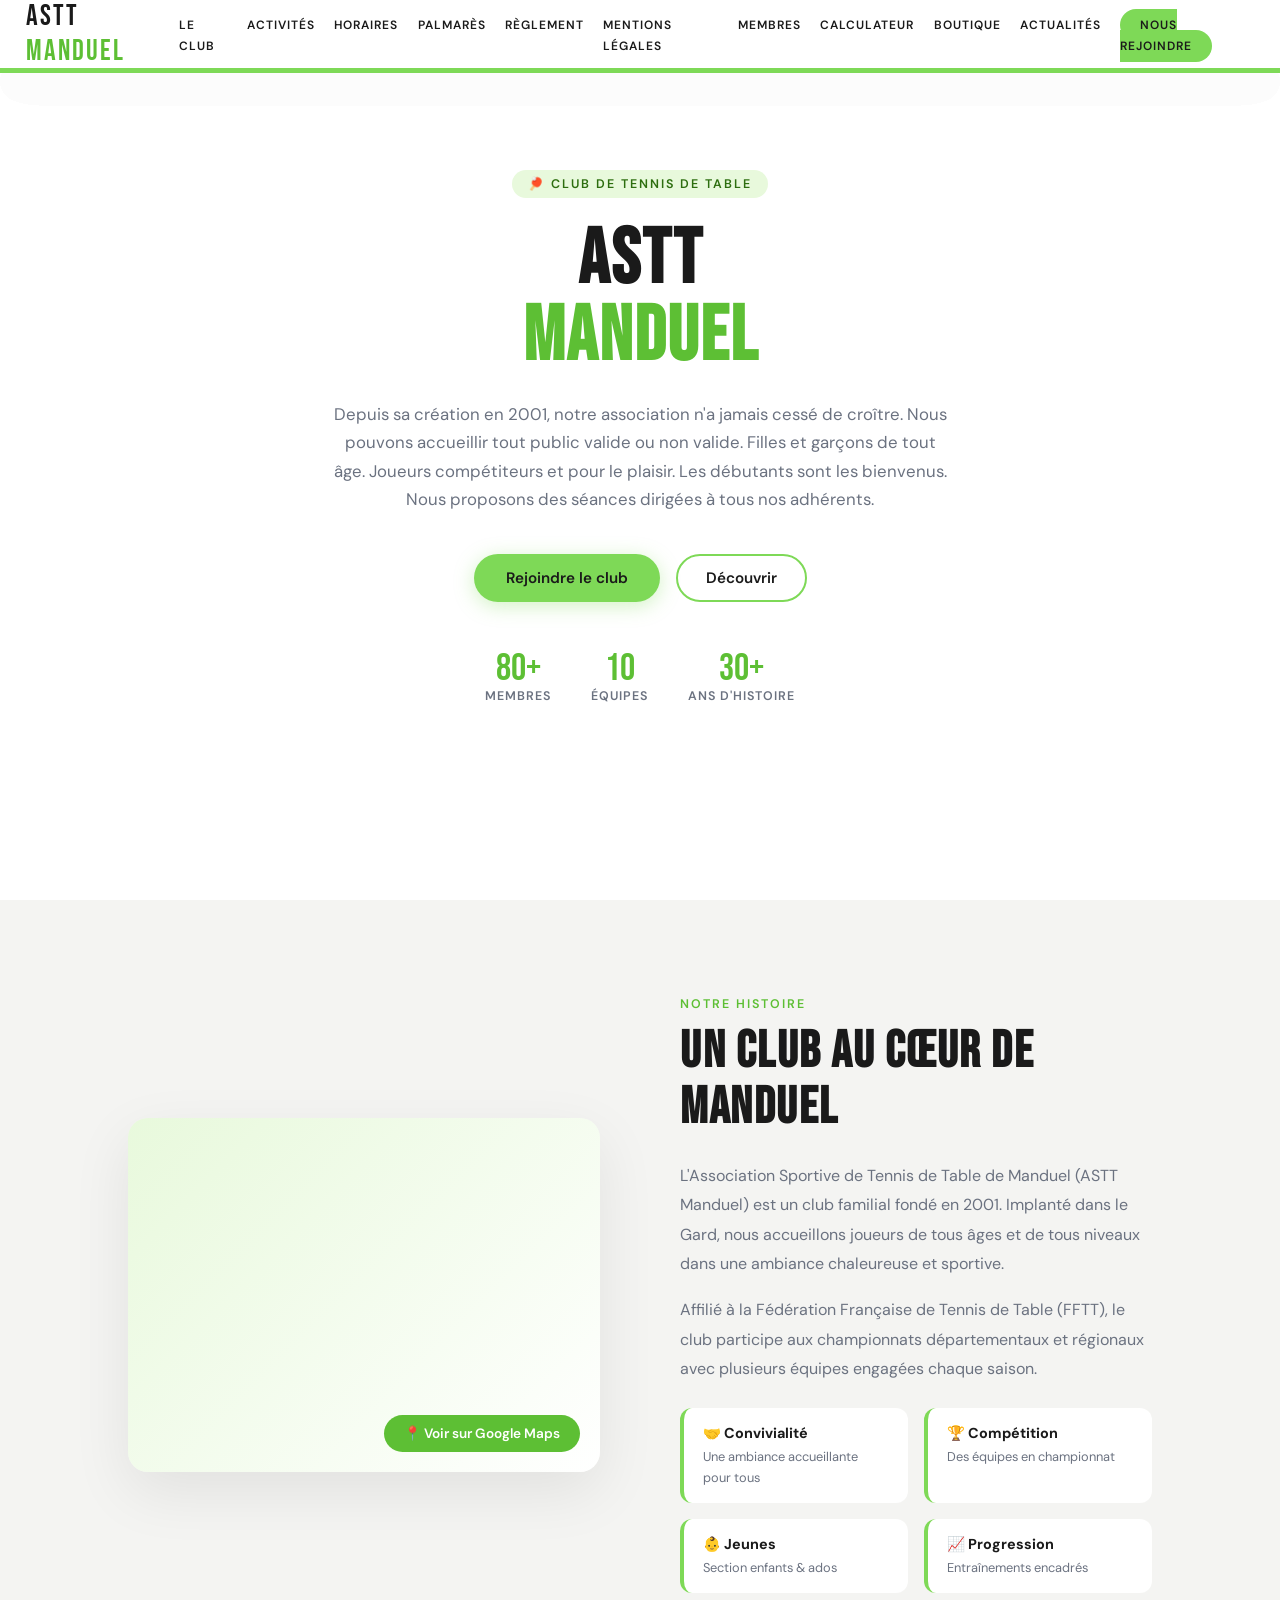
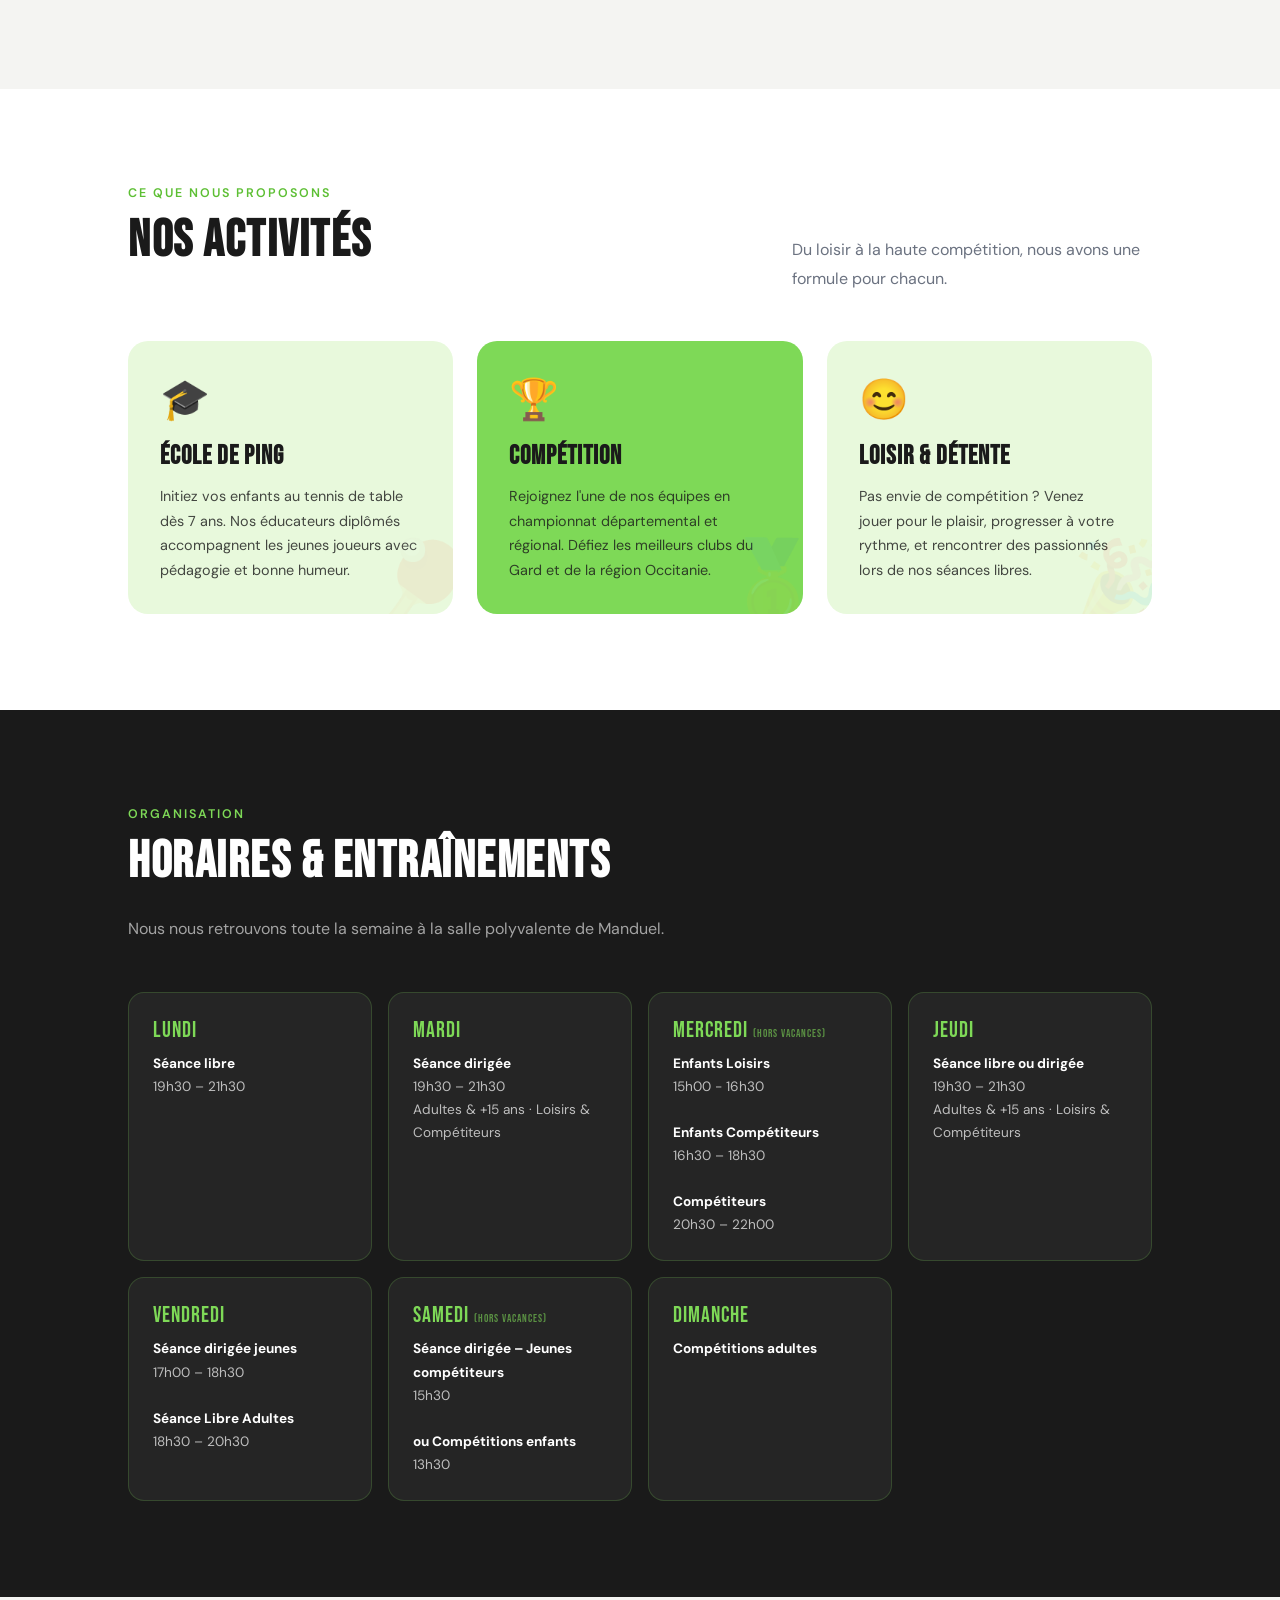
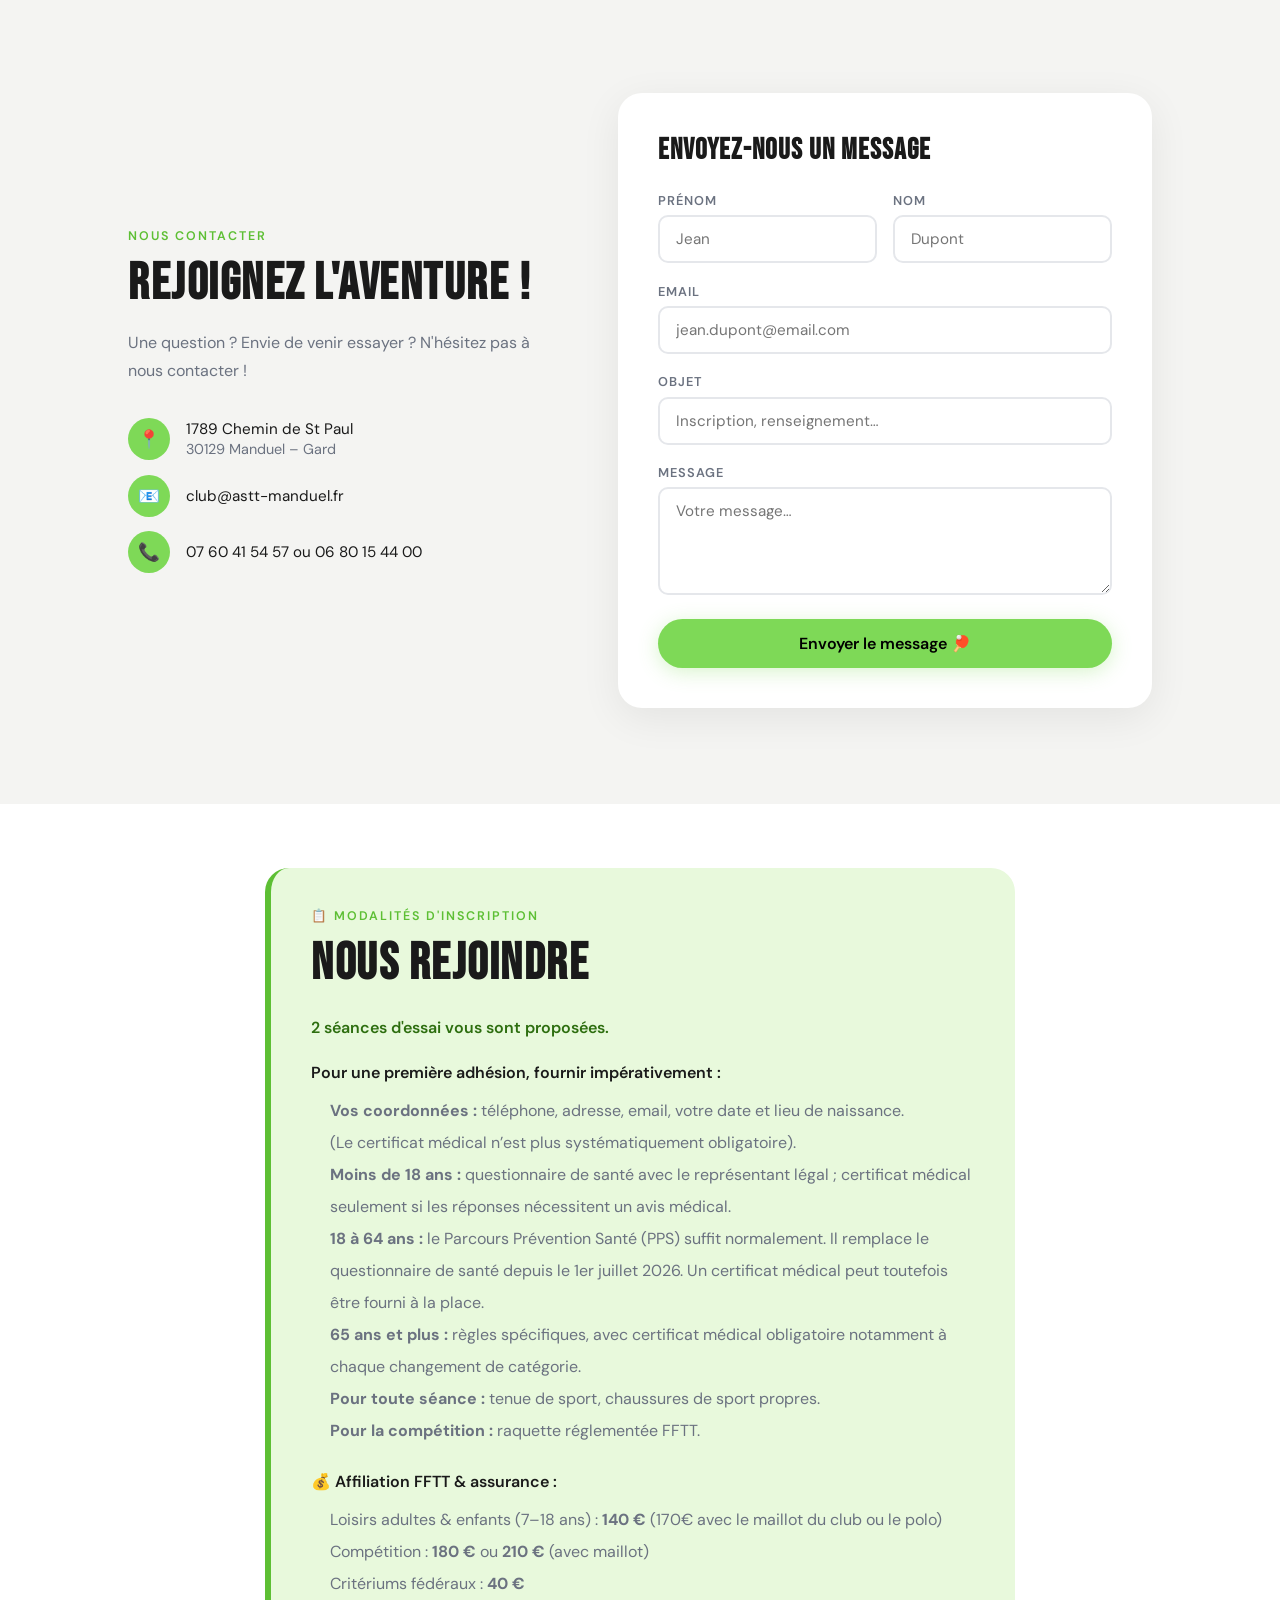
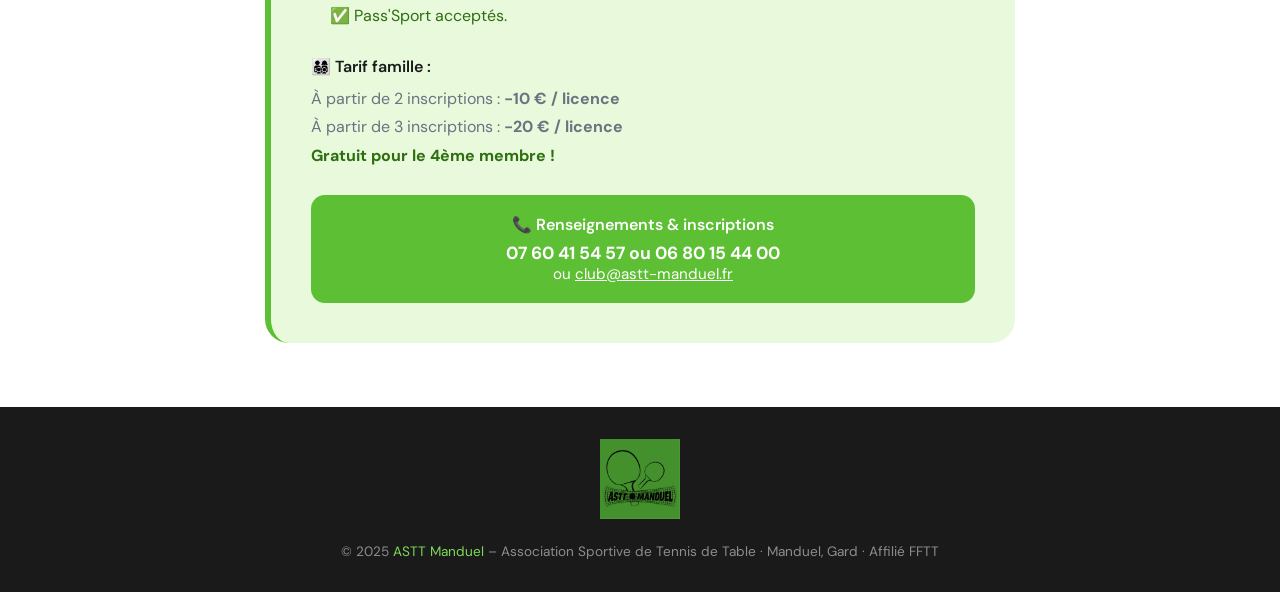
==== commit ef391e9f: "activités et autre" ====
--- a/index.html
+++ b/index.html
@@ -234,6 +234,7 @@
     <li><a href="membres.html">Membres</a></li>
     <li><a href="calculateur.html">Calculateur</a></li>
     <li><a href="boutique.html">Boutique</a></li>
+    <li><a href="activites.html">Actualités</a></li>
     <li><a href="#contact" class="nav-cta" onclick="closeMenu()">Nous rejoindre</a></li>
   </ul>
 </nav>
@@ -357,21 +358,23 @@
       <div class="horaire-jour">Lundi</div>
       <div class="horaire-detail">
         <strong>Séance libre</strong><br>
-        20h00 – 22h00
+        19h30 – 21h30
       </div>
     </div>
     <div class="horaire-card">
       <div class="horaire-jour">Mardi</div>
       <div class="horaire-detail">
         <strong>Séance dirigée</strong><br>
-        19h30 – 21h15<br>
+        19h30 – 21h30<br>
         Adultes & +15 ans · Loisirs & Compétiteurs
       </div>
     </div>
     <div class="horaire-card">
       <div class="horaire-jour">Mercredi <span style="font-size:.7rem;opacity:.6">(hors vacances)</span></div>
       <div class="horaire-detail">
-        <strong>Enfants (7–15 ans)</strong><br>
+        <strong>Enfants Loisirs</strong><br>
+        15h00 - 16h30<br><br>
+        <strong>Enfants Compétiteurs</strong><br>
         16h30 – 18h30<br><br>
         <strong>Compétiteurs</strong><br>
         20h30 – 22h00
@@ -381,17 +384,17 @@
       <div class="horaire-jour">Jeudi</div>
       <div class="horaire-detail">
         <strong>Séance libre ou dirigée</strong><br>
-        19h30 – 21h15<br>
+        19h30 – 21h30<br>
         Adultes & +15 ans · Loisirs & Compétiteurs
       </div>
     </div>
     <div class="horaire-card">
       <div class="horaire-jour">Vendredi</div>
       <div class="horaire-detail">
-        <strong>Séance libre</strong><br>
-        17h00 – 19h00<br><br>
-        <strong>Séance dirigée – Jeunes compétiteurs</strong><br>
-        19h00 – 21h00
+        <strong>Séance dirigée jeunes</strong><br>
+        17h00 – 18h30<br><br>
+        <strong>Séance Libre Adultes</strong><br>
+        18h30 – 20h30
       </div>
     </div>
     <div class="horaire-card">
@@ -431,7 +434,7 @@
       </div>
       <div class="contact-detail">
         <div class="contact-detail-icon">📞</div>
-        <div>07 82 94 18 67 ou 06 77 27 83 40</div>
+        <div>07 60 41 54 57 ou 06 80 15 44 00</div>
       </div>
     </div>
   </div>
@@ -477,22 +480,23 @@
       2 séances d'essai vous sont proposées.
     </p>
 
-    <p style="font-weight:600; margin-bottom:.75rem;">Pour une première adhésion, fournir <u>impérativement</u> :</p>
+    <p style="font-weight:600; margin-bottom:.75rem;">Pour une première adhésion, fournir impérativement :</p>
     <ul>
-      <li>Pour les <strong>+40 ans</strong> : certificat médical d'aptitude à la pratique du tennis de table en compétition.</li>
-      <li>Pour les <strong>mineurs et -40 ans</strong> : questionnaire de santé fourni par le club.</li>
-      <li>Vos coordonnées : téléphone, adresse, email.</li>
-      <li>Votre date et lieu de naissance.</li>
-      <li>Chaussures de sport propres.</li>
-      <li>Pour la compétition : une raquette réglementée FFTT.</li>
+      <li><strong>Vos coordonnées : </strong> téléphone, adresse, email, votre date et lieu de naissance.</li>
+      <li>(Le certificat médical n’est plus systématiquement obligatoire).</li>
+      <li><strong>Moins de 18 ans : </strong>questionnaire de santé avec le représentant légal ; certificat médical seulement si les réponses nécessitent un avis médical.</li>
+      <li><strong>18 à 64 ans : </strong>le Parcours Prévention Santé (PPS) suffit normalement. Il remplace le questionnaire de santé depuis le 1er juillet 2026. Un certificat médical peut toutefois être fourni à la place.</li>
+      <li><strong>65 ans et plus : </strong>règles spécifiques, avec certificat médical obligatoire notamment à chaque changement de catégorie.</li>
+      <li><strong>Pour toute séance : </strong> tenue de sport, chaussures de sport propres.</li>
+      <li><strong>Pour la compétition : </strong> raquette réglementée FFTT.</li>
     </ul>
 
     <p style="font-weight:600; margin-bottom:.75rem;">💰 Affiliation FFTT & assurance :</p>
     <ul>
-      <li>Loisirs adultes & enfants (7–18 ans) : <strong>110 €</strong></li>
-      <li>Compétition : <strong>140 €</strong> ou <strong>170 €</strong> (avec maillot)</li>
-      <li>Tournois départementaux : <strong>20 €</strong></li>
-      <li style="color:var(--green-dark);">✅ Coupons sport, chèques vacances et chèques CAF acceptés.</li>
+      <li>Loisirs adultes & enfants (7–18 ans) : <strong>140 €</strong> (170€ avec le maillot du club ou le polo)</li>
+      <li>Compétition : <strong>180 €</strong> ou <strong>210 €</strong> (avec maillot)</li>
+      <li>Critériums fédéraux : <strong>40 €</strong></li>
+      <li style="color:var(--green-dark);">✅ Pass'Sport acceptés.</li>
     </ul>
 
     <p style="font-weight:600; margin-bottom:.5rem;">👨‍👩‍👧‍👦 Tarif famille :</p>
@@ -504,7 +508,7 @@
 
     <div class="inscription-cta">
       <p style="font-weight:600; font-size:1rem; margin-bottom:.4rem;">📞 Renseignements & inscriptions</p>
-      <p style="font-size:1.1rem; font-weight:700;">06 77 27 83 40</p>
+      <p style="font-size:1.1rem; font-weight:700;">07 60 41 54 57 ou 06 80 15 44 00</p>
       <p style="font-size:.95rem;">ou <a href="mailto:club@astt-manduel.fr">club@astt-manduel.fr</a></p>
     </div>
   </div>
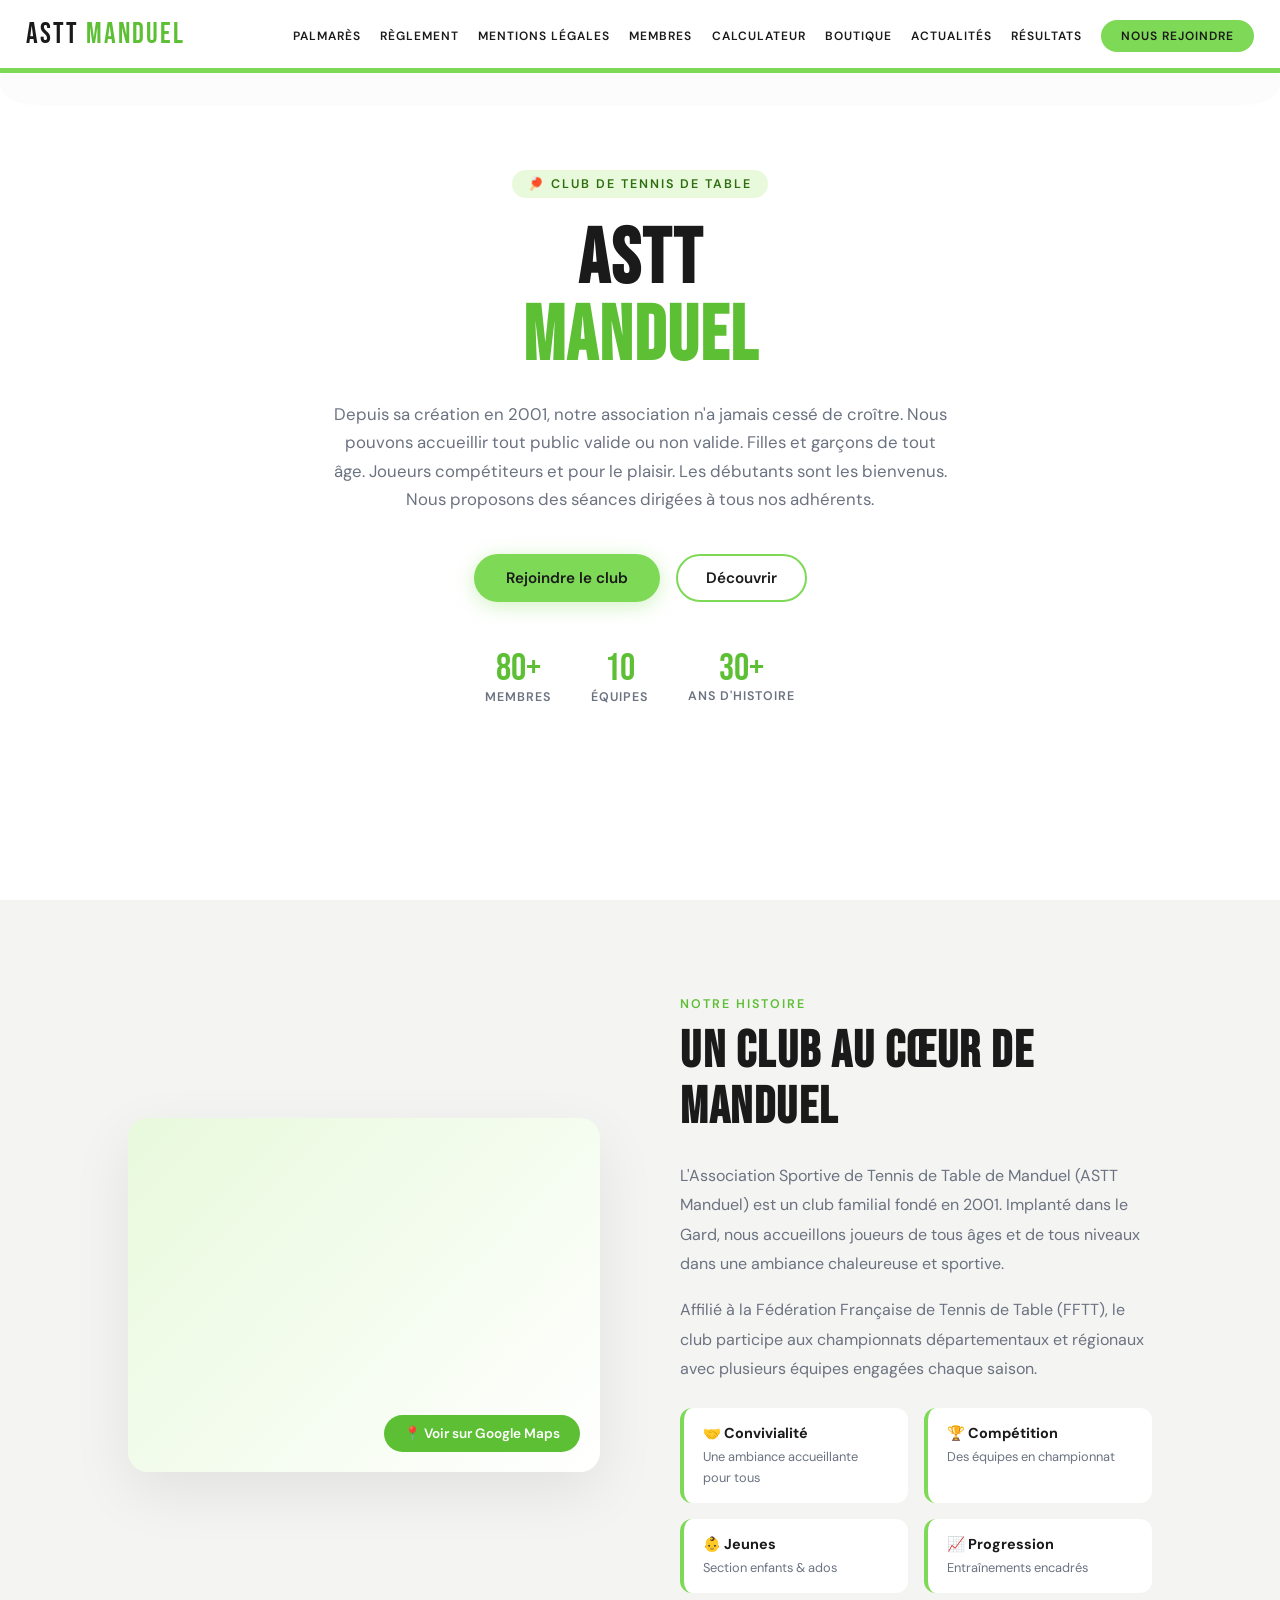
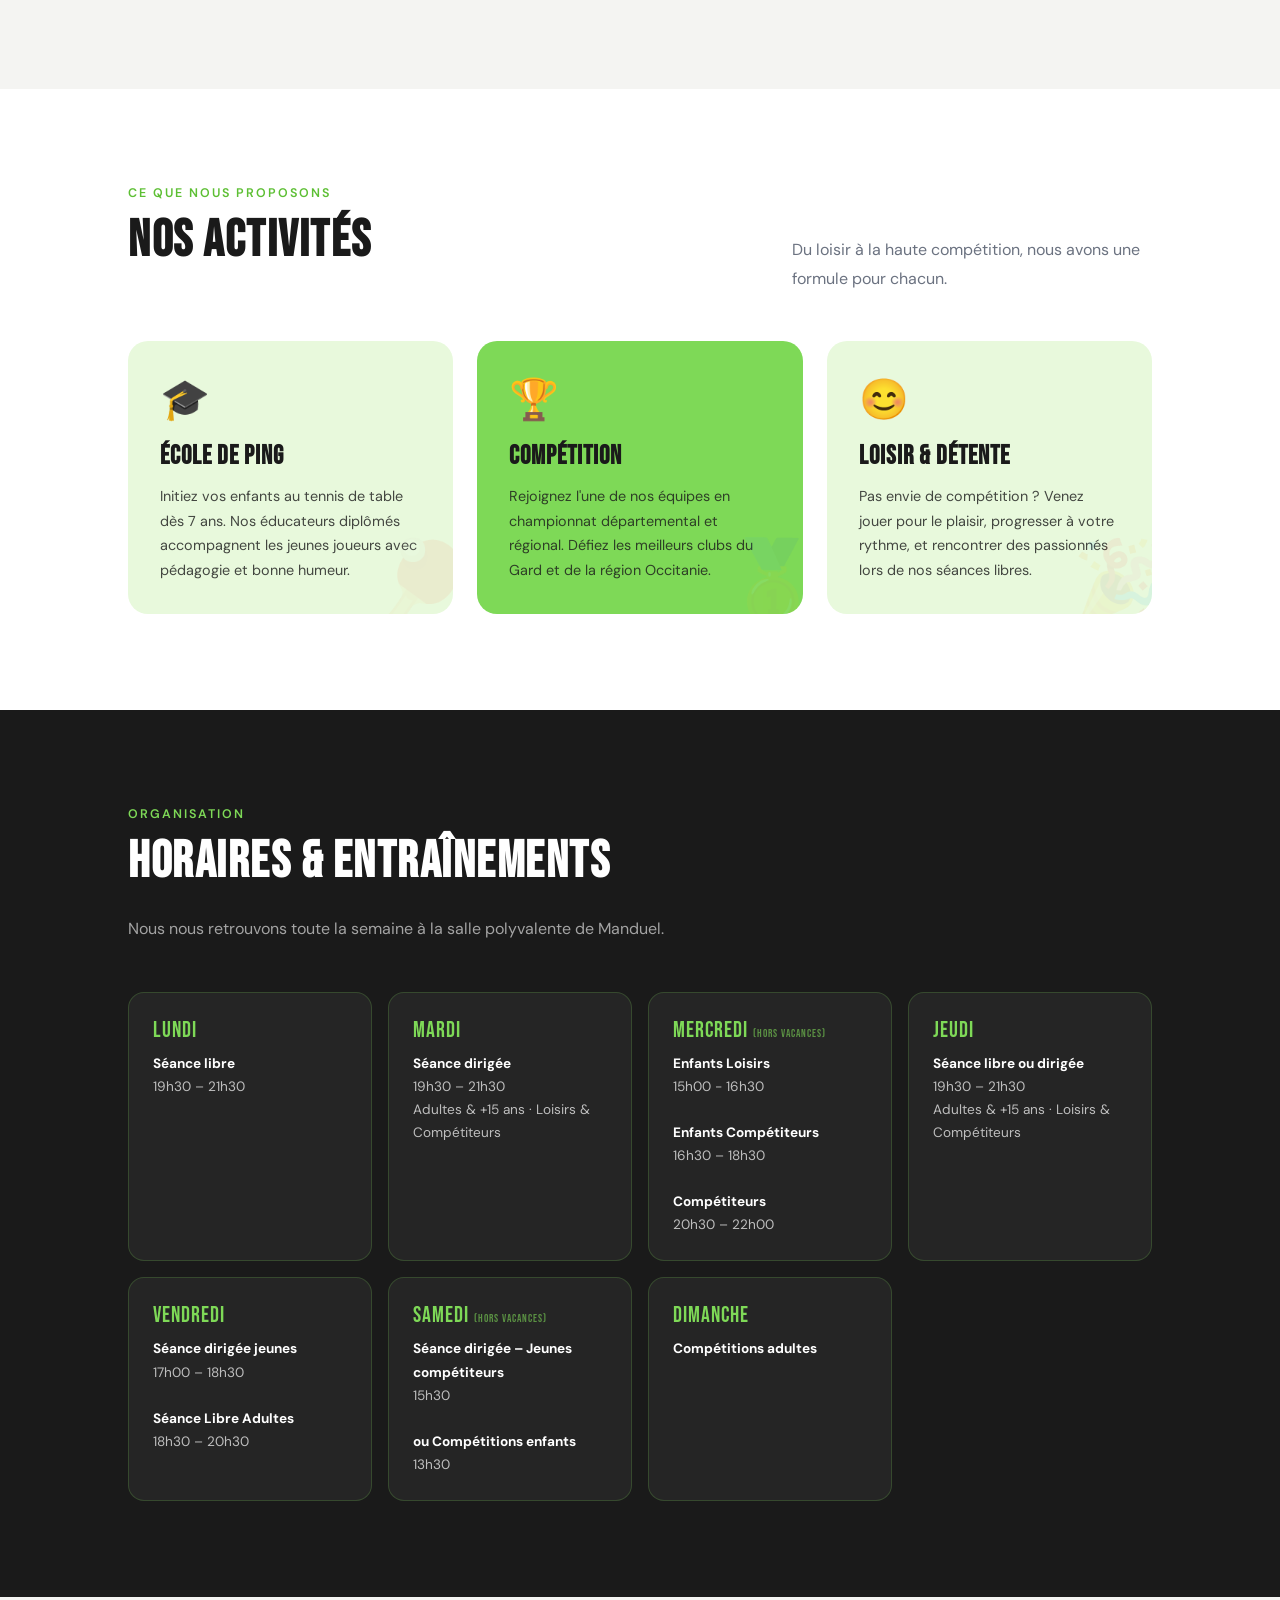
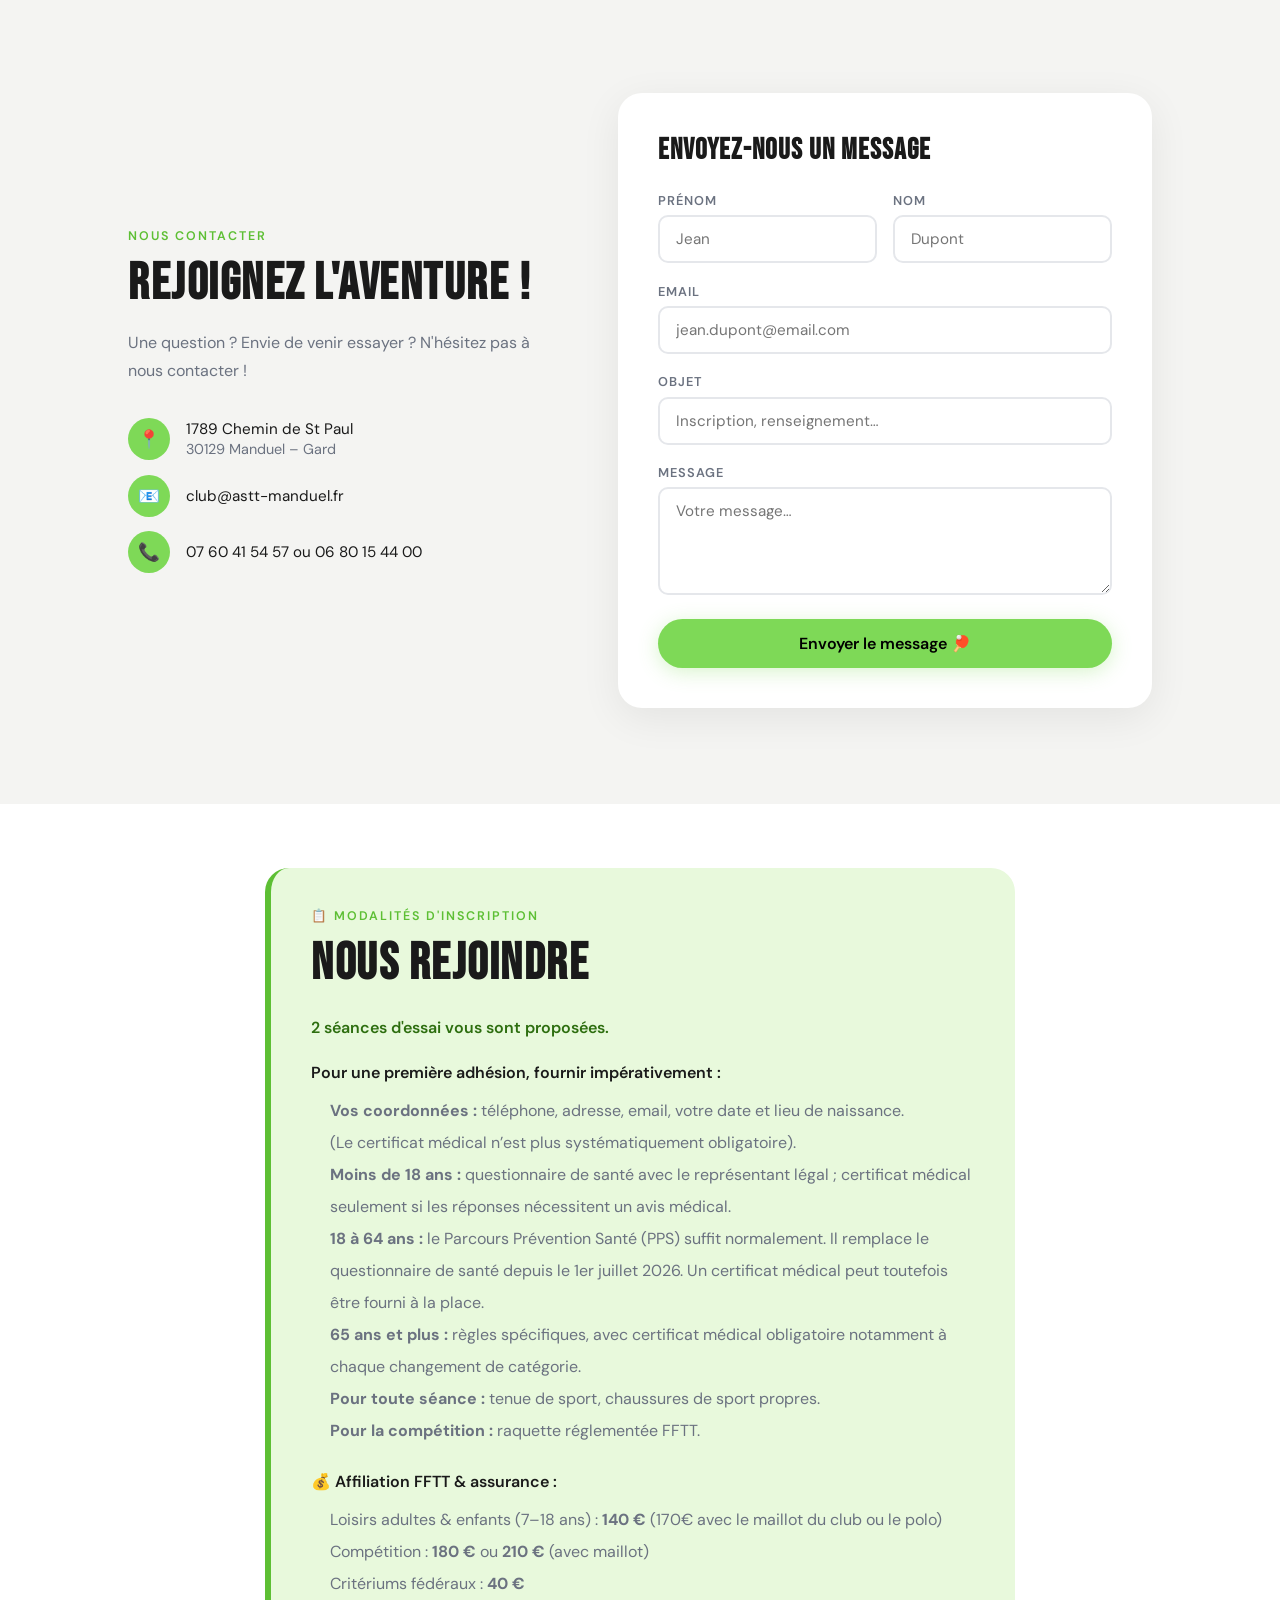
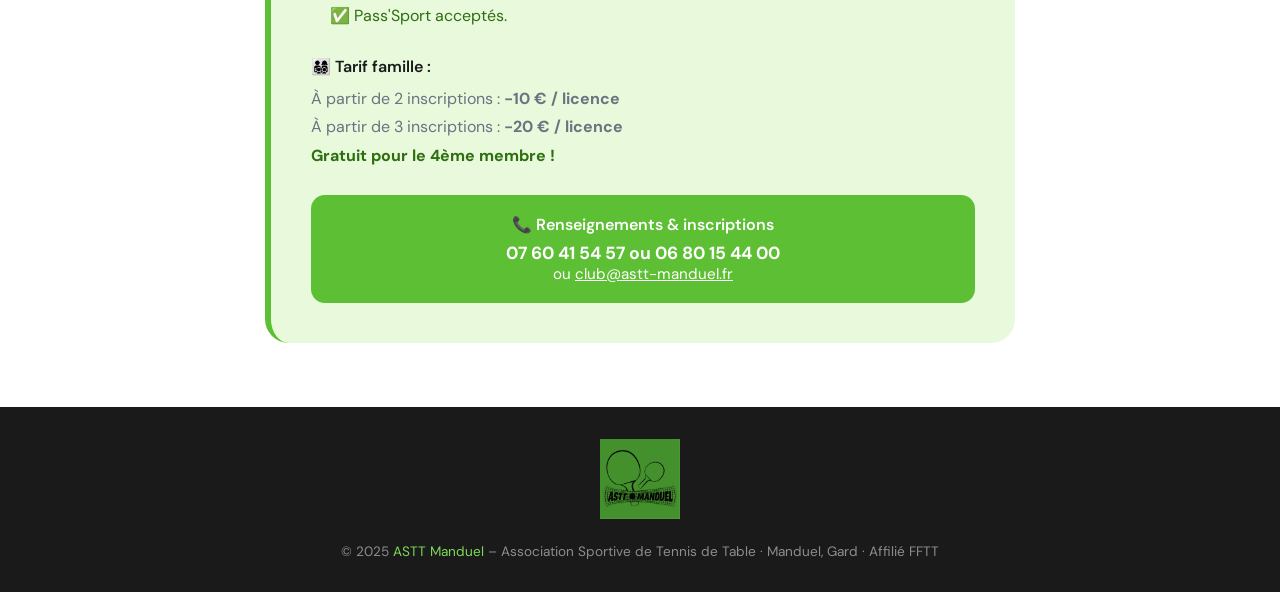
==== commit a88e040a: "resultats stp" ====
--- a/index.html
+++ b/index.html
@@ -59,6 +59,7 @@
         <li><span style="color:var(--green-mid); font-weight:700; margin-right:.75rem;">2022–23</span> 🥇 Champion du Gard D2 jeunes · Champion sénior D1 · Accession Régionale 4</li>
         <li><span style="color:var(--green-mid); font-weight:700; margin-right:.75rem;">2023–24</span> 🥇 Champion du Gard D1 · Accession en D1</li>
         <li><span style="color:var(--green-mid); font-weight:700; margin-right:.75rem;">2024–25</span> 🥇 Champion du Gard D2 & D3 jeunes · Accession Régionale 2 · Accession 2 équipes en D2 · Vainqueur –13 ans Challenge R.Gatien · Vainqueur Finales classement dép. H12</li>
+        <li><span style="color:var(--green-mid); font-weight:700; margin-right:.75rem;">2025–26</span> 🥇 Champion du Gard D1 Vétérans / – 2000 points</li>
       </ul>
     </div>
 
@@ -225,9 +226,6 @@
   <div class="logo"><a href="index.html" style="text-decoration:none;color:inherit;">ASTT <span>Manduel</span></a></div>
   <button class="hamburger" onclick="toggleMenu()" id="hamburger">☰</button>
   <ul id="nav-menu">
-    <li><a href="#about" onclick="closeMenu()">Le club</a></li>
-    <li><a href="#activites" onclick="closeMenu()">Activités</a></li>
-    <li><a href="#horaires" onclick="closeMenu()">Horaires</a></li>
     <li><a href="#" onclick="togglePanel('palmares-panel'); closeMenu(); return false;">Palmarès</a></li>
     <li><a href="#" onclick="togglePanel('reglement-panel'); closeMenu(); return false;">Règlement</a></li>
     <li><a href="#" onclick="togglePanel('mentions-panel'); closeMenu(); return false;">Mentions légales</a></li>
@@ -235,6 +233,7 @@
     <li><a href="calculateur.html">Calculateur</a></li>
     <li><a href="boutique.html">Boutique</a></li>
     <li><a href="activites.html">Actualités</a></li>
+    <li><a href="resultats.html">Résultats</a></li>
     <li><a href="#contact" class="nav-cta" onclick="closeMenu()">Nous rejoindre</a></li>
   </ul>
 </nav>
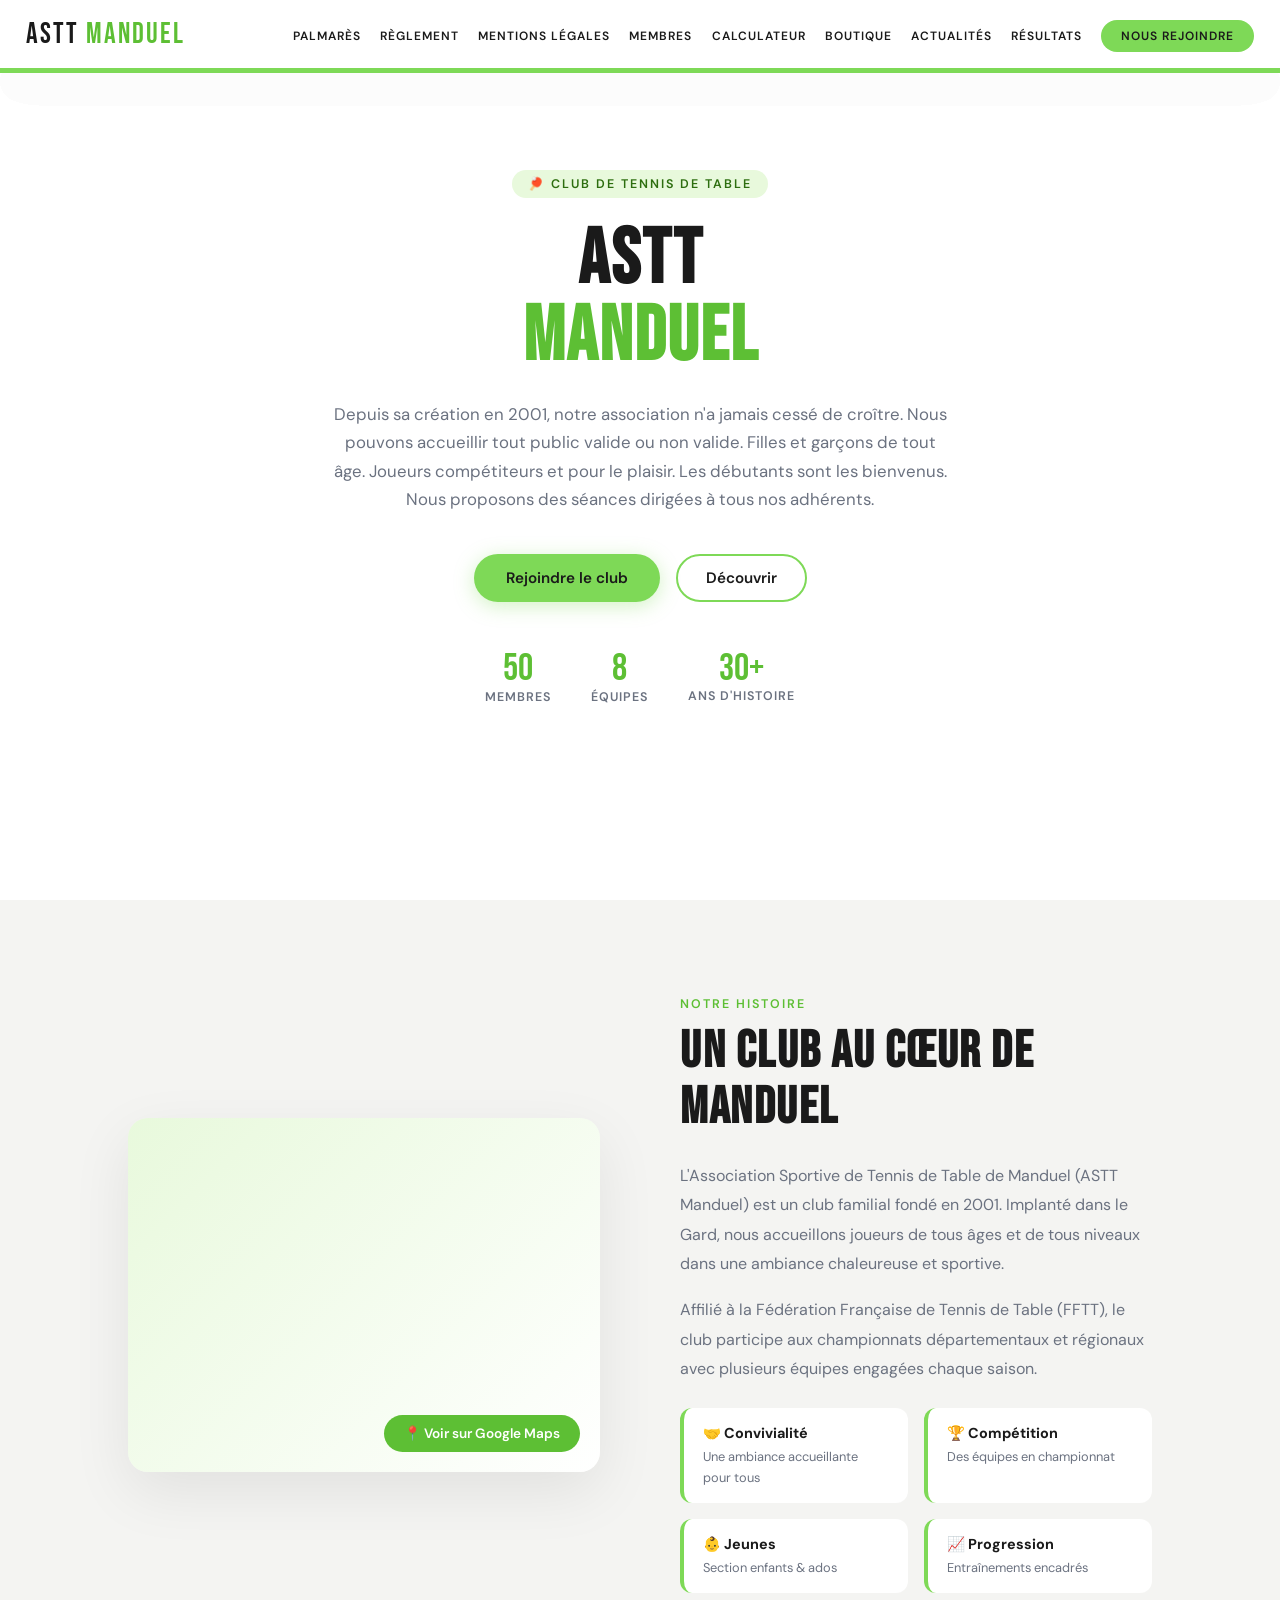
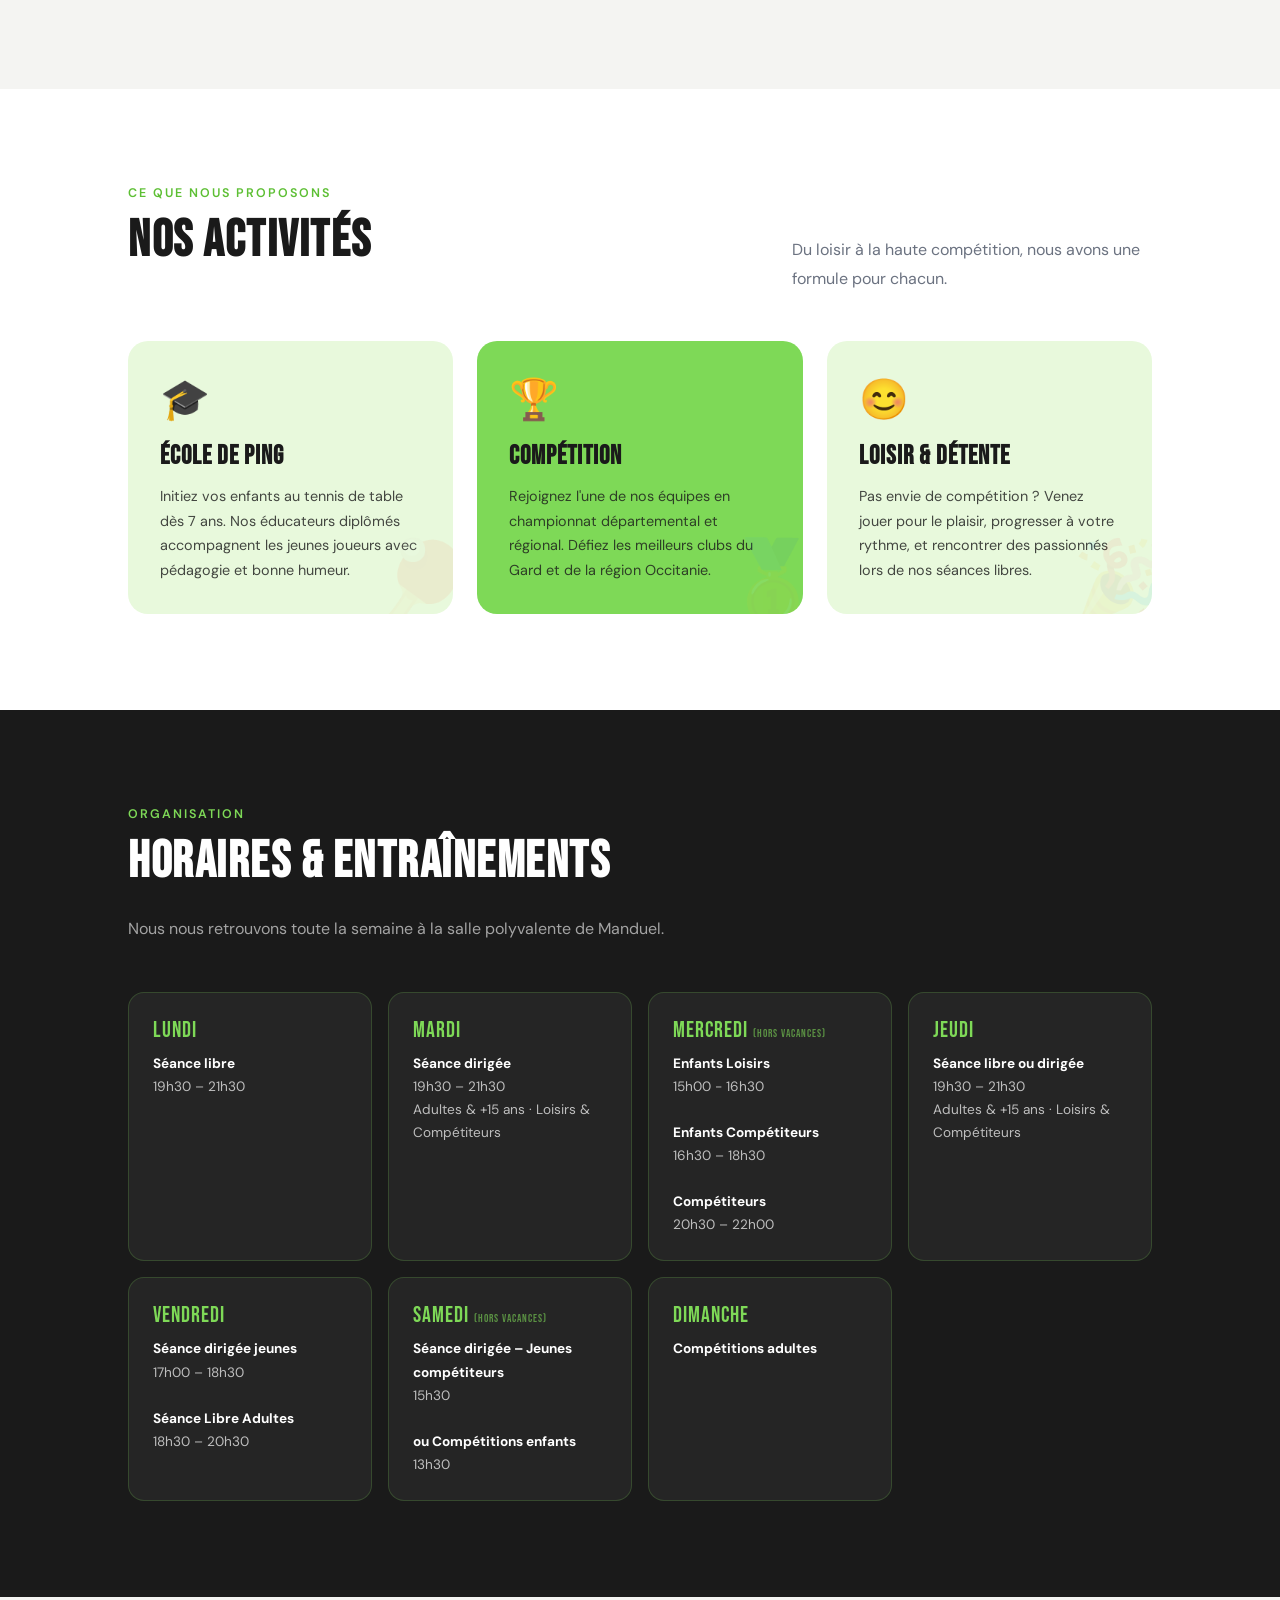
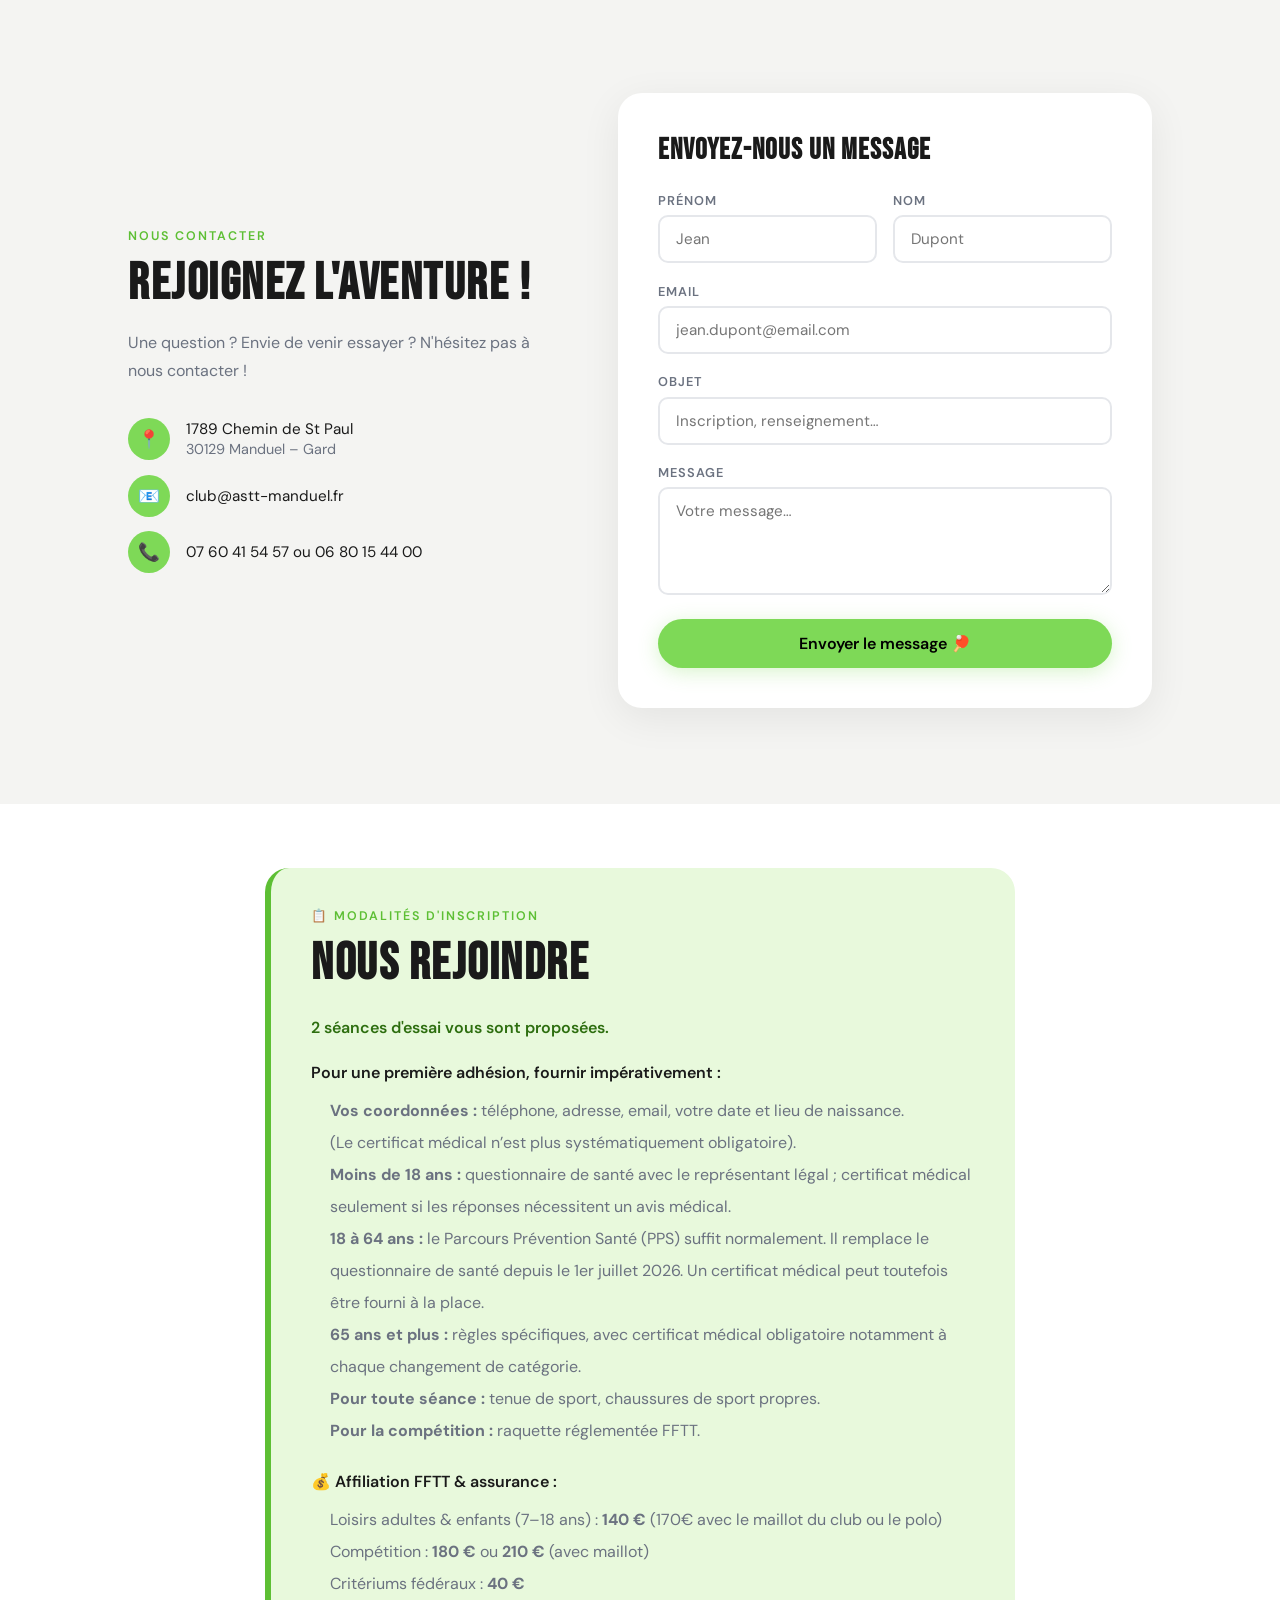
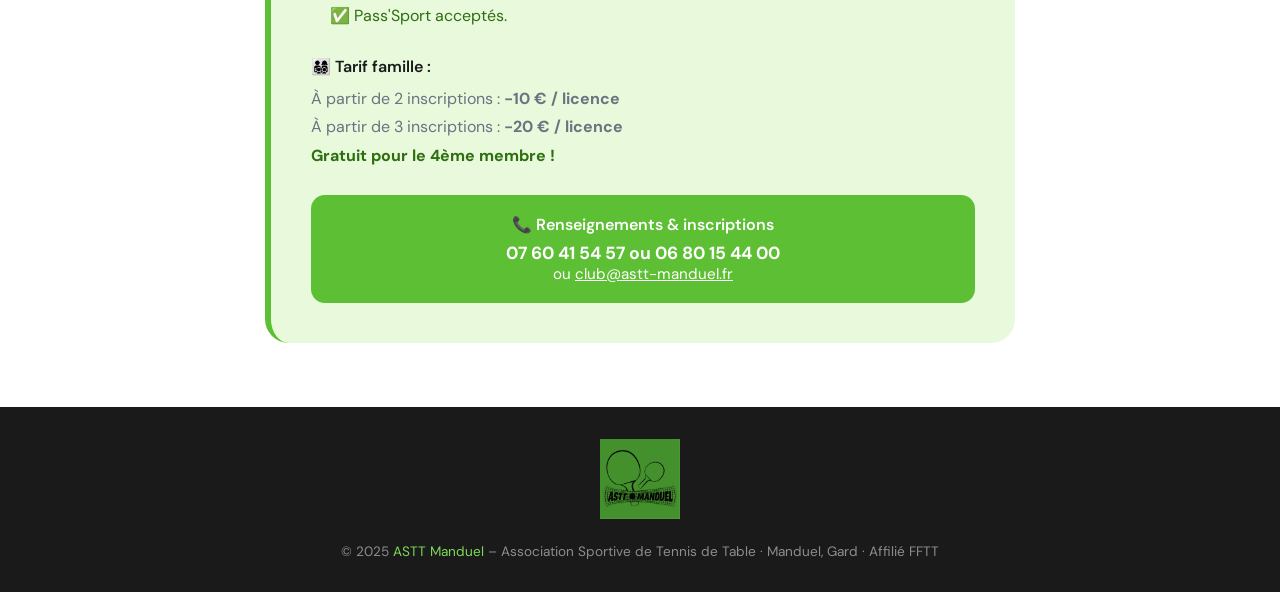
==== commit 7311f88e: "stppp" ====
--- a/index.html
+++ b/index.html
@@ -255,11 +255,11 @@
     </div>
     <div class="hero-stats">
       <div>
-        <div class="stat-num">80+</div>
+        <div class="stat-num">50</div>
         <div class="stat-label">Membres</div>
       </div>
       <div>
-        <div class="stat-num">10</div>
+        <div class="stat-num">8</div>
         <div class="stat-label">Équipes</div>
       </div>
       <div>
